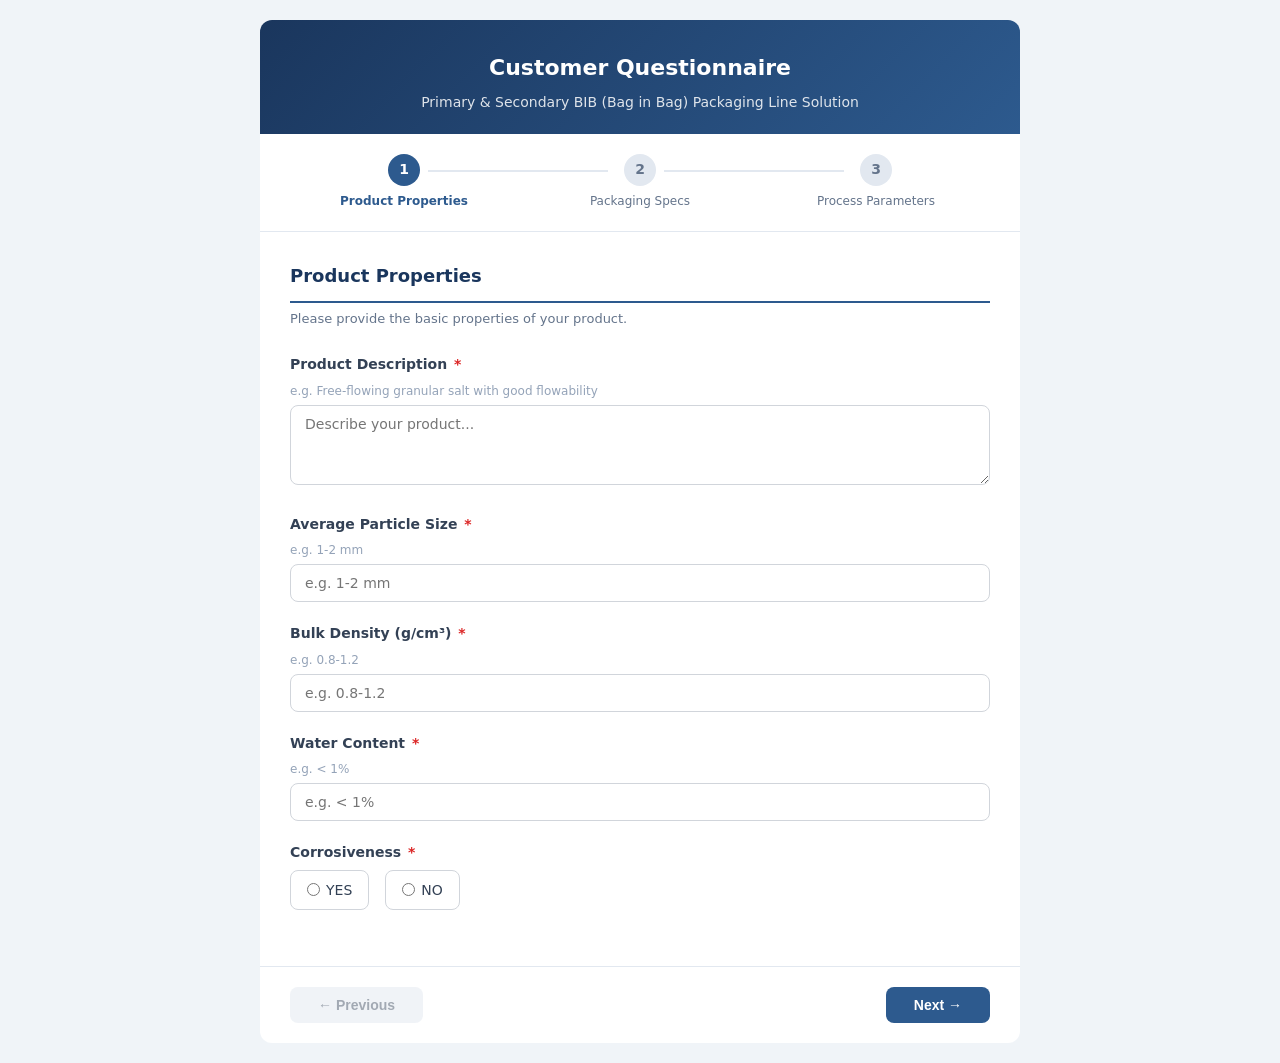
==== index.html @ 5f7dfe68 "VBIB Customer Questionnaire - initial release" ====
<!DOCTYPE html>
<html lang="en">
<head>
  <meta charset="UTF-8">
  <meta name="viewport" content="width=device-width, initial-scale=1.0">
  <title>VBIB Packaging Line - Customer Questionnaire</title>
  <link rel="stylesheet" href="style.css">
</head>
<body>
  <div class="container">
    <!-- Header -->
    <div class="header">
      <h1>Customer Questionnaire</h1>
      <p>Primary &amp; Secondary BIB (Bag in Bag) Packaging Line Solution</p>
    </div>

    <!-- Progress Bar -->
    <div class="progress-bar">
      <div class="progress-step active" data-step="1">
        <span class="step-num">1</span>
        <span class="step-label">Product Properties</span>
      </div>
      <div class="progress-step" data-step="2">
        <span class="step-num">2</span>
        <span class="step-label">Packaging Specs</span>
      </div>
      <div class="progress-step" data-step="3">
        <span class="step-num">3</span>
        <span class="step-label">Process Parameters</span>
      </div>
    </div>

    <!-- Part 1: Product Properties -->
    <div class="form-section active" id="step-1">
      <h2 class="section-title">Product Properties</h2>
      <p class="section-desc">Please provide the basic properties of your product.</p>

      <div class="form-group">
        <label>Product Description <span class="required">*</span></label>
        <div class="hint">e.g. Free-flowing granular salt with good flowability</div>
        <textarea id="productDescription" placeholder="Describe your product..." required></textarea>
      </div>

      <div class="form-group">
        <label>Average Particle Size <span class="required">*</span></label>
        <div class="hint">e.g. 1-2 mm</div>
        <input type="text" id="particleSize" placeholder="e.g. 1-2 mm" required>
      </div>

      <div class="form-group">
        <label>Bulk Density (g/cm&sup3;) <span class="required">*</span></label>
        <div class="hint">e.g. 0.8-1.2</div>
        <input type="text" id="density" placeholder="e.g. 0.8-1.2" required>
      </div>

      <div class="form-group">
        <label>Water Content <span class="required">*</span></label>
        <div class="hint">e.g. &lt; 1%</div>
        <input type="text" id="waterContent" placeholder="e.g. < 1%" required>
      </div>

      <div class="form-group">
        <label>Corrosiveness <span class="required">*</span></label>
        <div class="radio-group">
          <label><input type="radio" name="corrosiveness" value="YES" required><span>YES</span></label>
          <label><input type="radio" name="corrosiveness" value="NO"><span>NO</span></label>
        </div>
      </div>
    </div>

    <!-- Part 2: Packaging Specifications -->
    <div class="form-section" id="step-2">
      <h2 class="section-title">Packaging Specifications</h2>
      <p class="section-desc">Please specify the bag sizes and film specifications for both primary and secondary packaging.</p>

      <!-- Primary Bag Specs -->
      <div class="spec-table-wrapper">
        <h3>Primary Bag Specifications</h3>
        <table class="spec-table">
          <thead>
            <tr>
              <th>Bag No.</th>
              <th>Weight / Size</th>
              <th>Roll Film / Wrapper</th>
              <th>Notes</th>
            </tr>
          </thead>
          <tbody>
            <tr>
              <td>Bag-1</td>
              <td><input type="text" id="pb1_weight" placeholder="e.g. 500g"></td>
              <td><input type="text" id="pb1_film" placeholder="Film spec"></td>
              <td><input type="text" id="pb1_notes" placeholder="e.g. Thickness 65 micro meter"></td>
            </tr>
            <tr>
              <td>Bag-2</td>
              <td><input type="text" id="pb2_weight" placeholder="e.g. 1000g"></td>
              <td><input type="text" id="pb2_film" placeholder="Film spec"></td>
              <td><input type="text" id="pb2_notes" placeholder="e.g. Thickness 65 micro meter"></td>
            </tr>
            <tr>
              <td>Bag-3 <span class="optional-tag">(if applicable)</span></td>
              <td><input type="text" id="pb3_weight" placeholder="e.g. 2000g"></td>
              <td><input type="text" id="pb3_film" placeholder="Film spec or N/A"></td>
              <td><input type="text" id="pb3_notes" placeholder="Thickness or N/A"></td>
            </tr>
          </tbody>
        </table>
      </div>

      <!-- Secondary (Master) Bag Specs -->
      <div class="spec-table-wrapper">
        <h3>Secondary (Master) Bag Specifications</h3>
        <table class="spec-table">
          <thead>
            <tr>
              <th>Master Bag No.</th>
              <th>Combination</th>
              <th>Master Bag Size (L&times;W&times;H)</th>
              <th>Notes</th>
            </tr>
          </thead>
          <tbody>
            <tr>
              <td>Master Bag Size-1</td>
              <td><input type="text" id="mb1_combination" placeholder="e.g. 500g x 50 pcs"></td>
              <td><input type="text" id="mb1_size" placeholder="e.g. 400x300x200 mm"></td>
              <td><input type="text" id="mb1_notes" placeholder="e.g. Thickness 120 micro meter"></td>
            </tr>
            <tr>
              <td>Master Bag Size-2</td>
              <td><input type="text" id="mb2_combination" placeholder="e.g. 1000g x 24 pcs"></td>
              <td><input type="text" id="mb2_size" placeholder="Dimension"></td>
              <td><input type="text" id="mb2_notes" placeholder="e.g. Thickness 120 micro meter"></td>
            </tr>
            <tr>
              <td>Master Bag Size-3 <span class="optional-tag">(if applicable)</span></td>
              <td><input type="text" id="mb3_combination" placeholder="e.g. 2000g x 12 pcs or N/A"></td>
              <td><input type="text" id="mb3_size" placeholder="Dimension or N/A"></td>
              <td><input type="text" id="mb3_notes" placeholder="Thickness or N/A"></td>
            </tr>
          </tbody>
        </table>
      </div>
    </div>

    <!-- Part 3: Production & Process Parameters -->
    <div class="form-section" id="step-3">
      <h2 class="section-title">Production &amp; Process Parameters</h2>
      <p class="section-desc">Please provide the production process requirements and performance parameters.</p>

      <div class="form-group">
        <label>Packaging Process Description <span class="required">*</span></label>
        <div class="hint">e.g. Primary Packaging by weighing &amp; filling &amp; sealing then secondary packaging (small bag in big bag) &amp; sealing</div>
        <textarea id="packagingProcess" placeholder="e.g. Primary Packaging by weighing & filling & sealing then secondary packaging (small bag in big bag) & sealing" required></textarea>
      </div>

      <div class="form-group">
        <label>Primary Packaging Speed (pouches/min/set)</label>
        <div class="hint">e.g. 45-55</div>
        <input type="text" id="primarySpeed" placeholder="e.g. 45-55">
      </div>

      <div class="form-group">
        <label>Primary Metering / Weighing Accuracy</label>
        <div class="hint">e.g. &plusmn;2% @2&sigma;</div>
        <input type="text" id="weighingAccuracy" placeholder="e.g. ±2% @2σ">
      </div>

      <div class="form-group">
        <label>Secondary Packaging Speed (pouches/min/set)</label>
        <div class="hint">e.g. 90-110</div>
        <input type="text" id="secondarySpeed" placeholder="e.g. 90-110">
      </div>

      <div class="form-group">
        <label>Secondary Packaging / Counting Accuracy</label>
        <div class="hint">e.g. 100%</div>
        <input type="text" id="countingAccuracy" placeholder="e.g. 100%">
      </div>

      <div class="form-group">
        <label>Sealing Type <span class="required">*</span></label>
        <div class="radio-group">
          <label><input type="radio" name="sealingType" value="Heat sealing" required><span>Heat sealing</span></label>
          <label><input type="radio" name="sealingType" value="Stitching"><span>Stitching</span></label>
        </div>
      </div>

      <div class="form-group">
        <label>Stacking Patterns <span class="required">*</span></label>
        <div class="hint">How primary bags stack inside the secondary bag</div>
        <div class="radio-group">
          <label><input type="radio" name="stackingPattern" value="Side to Side" required><span>Side to Side</span></label>
          <label><input type="radio" name="stackingPattern" value="Top to Top"><span>Top to Top</span></label>
        </div>
      </div>

      <div class="form-group">
        <label>Palletizing Requirement</label>
        <div class="hint">Leave blank or enter "-" if not required</div>
        <textarea id="palletizing" placeholder="Describe palletizing requirements, or enter - if not required"></textarea>
      </div>
    </div>

    <!-- Success Page -->
    <div class="success-page" id="success-page">
      <div class="success-icon">&#10003;</div>
      <h2>Questionnaire Submitted Successfully!</h2>
      <p>Thank you for completing the questionnaire. Your response has been recorded.</p>
      <button class="btn btn-primary" onclick="downloadJSON()">Download Response (JSON)</button>
    </div>

    <!-- Navigation Buttons -->
    <div class="form-actions" id="form-actions">
      <button class="btn btn-secondary" id="btn-prev" onclick="prevStep()" disabled>&#8592; Previous</button>
      <button class="btn btn-primary" id="btn-next" onclick="nextStep()">Next &#8594;</button>
      <button class="btn btn-success" id="btn-submit" onclick="submitForm()" style="display:none">Submit &#10003;</button>
    </div>
  </div>

  <script src="app.js"></script>
</body>
</html>
---- style.css ----
* { margin: 0; padding: 0; box-sizing: border-box; }

body {
  font-family: 'Segoe UI', system-ui, -apple-system, sans-serif;
  background: #f0f4f8;
  color: #1a2332;
  line-height: 1.6;
}

.container {
  max-width: 800px;
  margin: 0 auto;
  padding: 20px;
}

/* Header */
.header {
  text-align: center;
  padding: 30px 20px 20px;
  background: linear-gradient(135deg, #1a365d 0%, #2d5a8e 100%);
  color: #fff;
  border-radius: 12px 12px 0 0;
  margin-bottom: 0;
}
.header h1 { font-size: 22px; font-weight: 600; margin-bottom: 6px; }
.header p { font-size: 14px; opacity: 0.85; }

/* Progress Bar */
.progress-bar {
  display: flex;
  background: #fff;
  padding: 20px 30px;
  border-bottom: 1px solid #e2e8f0;
  gap: 8px;
}
.progress-step {
  flex: 1;
  text-align: center;
  position: relative;
}
.progress-step .step-num {
  width: 32px; height: 32px;
  border-radius: 50%;
  background: #e2e8f0;
  color: #64748b;
  display: inline-flex;
  align-items: center;
  justify-content: center;
  font-weight: 600;
  font-size: 14px;
  margin-bottom: 6px;
  transition: all 0.3s;
}
.progress-step.active .step-num {
  background: #2d5a8e;
  color: #fff;
}
.progress-step.completed .step-num {
  background: #16a34a;
  color: #fff;
}
.progress-step .step-label {
  font-size: 12px;
  color: #64748b;
  display: block;
}
.progress-step.active .step-label { color: #2d5a8e; font-weight: 600; }
.progress-step.completed .step-label { color: #16a34a; }

/* Connector lines */
.progress-step:not(:last-child)::after {
  content: '';
  position: absolute;
  top: 16px;
  left: calc(50% + 24px);
  width: calc(100% - 48px);
  height: 2px;
  background: #e2e8f0;
}
.progress-step.completed:not(:last-child)::after {
  background: #16a34a;
}

/* Form Sections */
.form-section {
  display: none;
  background: #fff;
  padding: 30px;
  animation: fadeIn 0.3s ease;
}
.form-section.active { display: block; }

@keyframes fadeIn {
  from { opacity: 0; transform: translateY(10px); }
  to { opacity: 1; transform: translateY(0); }
}

.section-title {
  font-size: 18px;
  font-weight: 600;
  color: #1a365d;
  margin-bottom: 6px;
  padding-bottom: 10px;
  border-bottom: 2px solid #2d5a8e;
}
.section-desc {
  font-size: 13px;
  color: #64748b;
  margin-bottom: 24px;
}

/* Form Groups */
.form-group {
  margin-bottom: 20px;
}
.form-group label {
  display: block;
  font-weight: 600;
  font-size: 14px;
  margin-bottom: 6px;
  color: #334155;
}
.form-group label .required { color: #dc2626; margin-left: 2px; }
.form-group .hint {
  font-size: 12px;
  color: #94a3b8;
  margin-bottom: 4px;
}

input[type="text"],
input[type="number"],
select,
textarea {
  width: 100%;
  padding: 10px 14px;
  border: 1px solid #d1d5db;
  border-radius: 8px;
  font-size: 14px;
  font-family: inherit;
  transition: border-color 0.2s, box-shadow 0.2s;
  background: #fff;
}
input:focus, select:focus, textarea:focus {
  outline: none;
  border-color: #2d5a8e;
  box-shadow: 0 0 0 3px rgba(45, 90, 142, 0.1);
}
textarea { resize: vertical; min-height: 80px; }

/* Radio / Checkbox groups */
.radio-group, .checkbox-group {
  display: flex;
  gap: 16px;
  flex-wrap: wrap;
}
.radio-group label, .checkbox-group label {
  display: flex;
  align-items: center;
  gap: 6px;
  font-weight: 400;
  cursor: pointer;
  padding: 8px 16px;
  border: 1px solid #d1d5db;
  border-radius: 8px;
  transition: all 0.2s;
}
.radio-group label:hover, .checkbox-group label:hover {
  border-color: #2d5a8e;
  background: #f0f7ff;
}
.radio-group input:checked + span,
.checkbox-group input:checked + span { color: #2d5a8e; font-weight: 600; }
.radio-group label:has(input:checked),
.checkbox-group label:has(input:checked) {
  border-color: #2d5a8e;
  background: #eff6ff;
}

/* Spec Tables */
.spec-table-wrapper {
  margin-bottom: 24px;
}
.spec-table-wrapper h3 {
  font-size: 15px;
  font-weight: 600;
  color: #1a365d;
  margin-bottom: 12px;
}
.spec-table {
  width: 100%;
  border-collapse: collapse;
  font-size: 13px;
}
.spec-table thead th {
  background: #1a365d;
  color: #fff;
  padding: 10px 12px;
  text-align: left;
  font-weight: 600;
  font-size: 13px;
}
.spec-table thead th:first-child { border-radius: 8px 0 0 0; }
.spec-table thead th:last-child { border-radius: 0 8px 0 0; }
.spec-table tbody td {
  padding: 8px 10px;
  border-bottom: 1px solid #e2e8f0;
  vertical-align: middle;
}
.spec-table tbody tr:hover { background: #f8fafc; }
.spec-table tbody td:first-child {
  font-weight: 600;
  color: #334155;
  white-space: nowrap;
  width: 140px;
}
.spec-table input {
  width: 100%;
  padding: 6px 10px;
  border: 1px solid #d1d5db;
  border-radius: 6px;
  font-size: 13px;
}
.spec-table input:focus {
  outline: none;
  border-color: #2d5a8e;
  box-shadow: 0 0 0 2px rgba(45, 90, 142, 0.1);
}
.spec-table .optional-tag {
  font-size: 11px;
  color: #94a3b8;
  font-weight: 400;
  font-style: italic;
}

/* Buttons */
.form-actions {
  display: flex;
  justify-content: space-between;
  padding: 20px 30px;
  background: #fff;
  border-top: 1px solid #e2e8f0;
  border-radius: 0 0 12px 12px;
}
.btn {
  padding: 10px 28px;
  border-radius: 8px;
  font-size: 14px;
  font-weight: 600;
  cursor: pointer;
  border: none;
  transition: all 0.2s;
}
.btn-primary {
  background: #2d5a8e;
  color: #fff;
}
.btn-primary:hover { background: #1a365d; }
.btn-secondary {
  background: #e2e8f0;
  color: #475569;
}
.btn-secondary:hover { background: #cbd5e1; }
.btn-success {
  background: #16a34a;
  color: #fff;
}
.btn-success:hover { background: #15803d; }
.btn:disabled {
  opacity: 0.5;
  cursor: not-allowed;
}

/* Success Page */
.success-page {
  display: none;
  text-align: center;
  padding: 60px 30px;
  background: #fff;
  border-radius: 0 0 12px 12px;
}
.success-page.active { display: block; }
.success-icon {
  width: 72px; height: 72px;
  background: #dcfce7;
  border-radius: 50%;
  display: inline-flex;
  align-items: center;
  justify-content: center;
  margin-bottom: 20px;
  font-size: 36px;
}
.success-page h2 { color: #16a34a; margin-bottom: 10px; }
.success-page p { color: #64748b; margin-bottom: 24px; }

/* Admin Page */
.admin-header {
  background: linear-gradient(135deg, #1a365d 0%, #2d5a8e 100%);
  color: #fff;
  padding: 24px 30px;
  border-radius: 12px;
  margin-bottom: 20px;
  display: flex;
  justify-content: space-between;
  align-items: center;
}
.admin-header h1 { font-size: 20px; }

.admin-card {
  background: #fff;
  border-radius: 12px;
  padding: 24px;
  margin-bottom: 16px;
  box-shadow: 0 1px 3px rgba(0,0,0,0.08);
}
.admin-card h3 {
  font-size: 16px;
  color: #1a365d;
  margin-bottom: 4px;
}
.admin-card .meta {
  font-size: 12px;
  color: #94a3b8;
  margin-bottom: 16px;
}
.admin-card .data-grid {
  display: grid;
  grid-template-columns: 1fr 1fr;
  gap: 10px;
}
.admin-card .data-item {
  padding: 8px 12px;
  background: #f8fafc;
  border-radius: 6px;
}
.admin-card .data-item .label {
  font-size: 11px;
  color: #94a3b8;
  text-transform: uppercase;
  letter-spacing: 0.5px;
}
.admin-card .data-item .value {
  font-size: 14px;
  color: #1a2332;
  font-weight: 500;
}

.empty-state {
  text-align: center;
  padding: 60px;
  color: #94a3b8;
}
.empty-state .icon { font-size: 48px; margin-bottom: 16px; }

.admin-actions {
  display: flex;
  gap: 10px;
}

/* Import area */
.import-area {
  border: 2px dashed #d1d5db;
  border-radius: 12px;
  padding: 30px;
  text-align: center;
  cursor: pointer;
  transition: all 0.2s;
  margin-bottom: 20px;
}
.import-area:hover {
  border-color: #2d5a8e;
  background: #f0f7ff;
}
.import-area input[type="file"] { display: none; }

/* Responsive */
@media (max-width: 640px) {
  .container { padding: 10px; }
  .form-section { padding: 20px 16px; }
  .form-actions { padding: 16px; }
  .header h1 { font-size: 18px; }
  .progress-bar { padding: 16px; }
  .progress-step .step-label { font-size: 11px; }
  .spec-table { font-size: 12px; }
  .admin-card .data-grid { grid-template-columns: 1fr; }
  .radio-group { flex-direction: column; gap: 8px; }
}
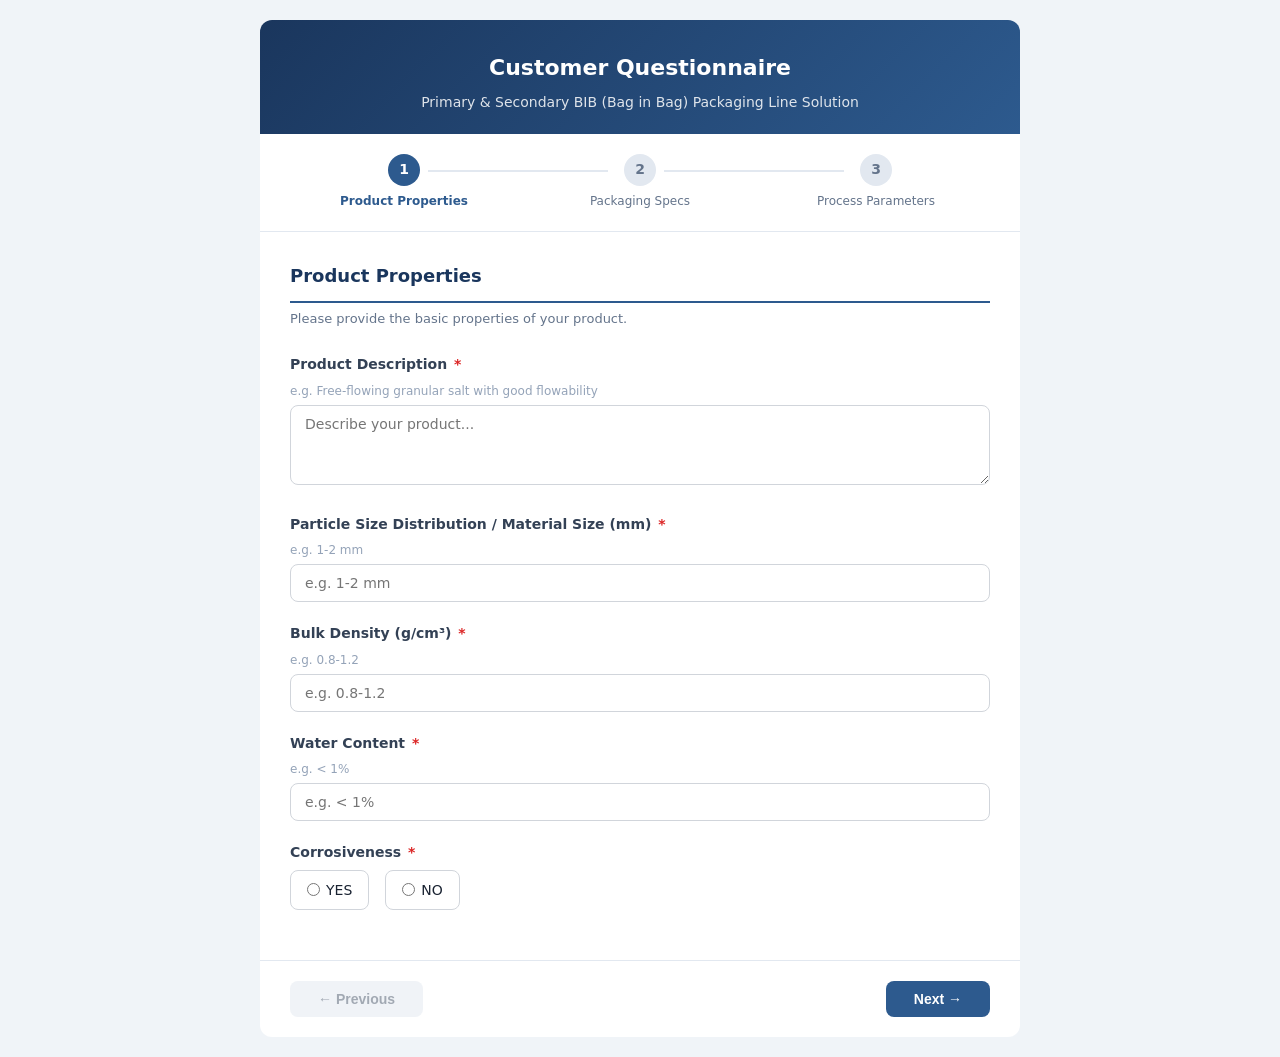
==== commit 56c62040: "Update questionnaire: new fields, rename labels, mobile responsive - Rename Average Particle Size → " ====
--- a/index.html
+++ b/index.html
@@ -2,8 +2,8 @@
 <html lang="en">
 <head>
   <meta charset="UTF-8">
-  <meta name="viewport" content="width=device-width, initial-scale=1.0">
-  <title>VBIB Packaging Line - Customer Questionnaire</title>
+  <meta name="viewport" content="width=device-width, initial-scale=1.0, maximum-scale=1.0, user-scalable=no">
+  <title>BIB Packaging Line - Customer Questionnaire</title>
   <link rel="stylesheet" href="style.css">
 </head>
 <body>
@@ -42,7 +42,7 @@
       </div>
 
       <div class="form-group">
-        <label>Average Particle Size <span class="required">*</span></label>
+        <label>Particle Size Distribution / Material Size (mm) <span class="required">*</span></label>
         <div class="hint">e.g. 1-2 mm</div>
         <input type="text" id="particleSize" placeholder="e.g. 1-2 mm" required>
       </div>
@@ -76,7 +76,8 @@
       <!-- Primary Bag Specs -->
       <div class="spec-table-wrapper">
         <h3>Primary Bag Specifications</h3>
-        <table class="spec-table">
+        <!-- Desktop table -->
+        <table class="spec-table desktop-table">
           <thead>
             <tr>
               <th>Bag No.</th>
@@ -106,41 +107,84 @@
             </tr>
           </tbody>
         </table>
+        <!-- Mobile card view -->
+        <div class="mobile-cards">
+          <div class="card-item">
+            <div class="card-title">Bag-1</div>
+            <div class="card-field"><span class="card-label">Weight / Size</span><input type="text" id="pb1_weight_m" placeholder="e.g. 500g"></div>
+            <div class="card-field"><span class="card-label">Roll Film / Wrapper</span><input type="text" id="pb1_film_m" placeholder="Film spec"></div>
+            <div class="card-field"><span class="card-label">Notes</span><input type="text" id="pb1_notes_m" placeholder="e.g. Thickness 65 micro meter"></div>
+          </div>
+          <div class="card-item">
+            <div class="card-title">Bag-2</div>
+            <div class="card-field"><span class="card-label">Weight / Size</span><input type="text" id="pb2_weight_m" placeholder="e.g. 1000g"></div>
+            <div class="card-field"><span class="card-label">Roll Film / Wrapper</span><input type="text" id="pb2_film_m" placeholder="Film spec"></div>
+            <div class="card-field"><span class="card-label">Notes</span><input type="text" id="pb2_notes_m" placeholder="e.g. Thickness 65 micro meter"></div>
+          </div>
+          <div class="card-item">
+            <div class="card-title">Bag-3 <span class="optional-tag">(if applicable)</span></div>
+            <div class="card-field"><span class="card-label">Weight / Size</span><input type="text" id="pb3_weight_m" placeholder="e.g. 2000g"></div>
+            <div class="card-field"><span class="card-label">Roll Film / Wrapper</span><input type="text" id="pb3_film_m" placeholder="Film spec or N/A"></div>
+            <div class="card-field"><span class="card-label">Notes</span><input type="text" id="pb3_notes_m" placeholder="Thickness or N/A"></div>
+          </div>
+        </div>
       </div>
 
       <!-- Secondary (Master) Bag Specs -->
       <div class="spec-table-wrapper">
         <h3>Secondary (Master) Bag Specifications</h3>
-        <table class="spec-table">
+        <!-- Desktop table -->
+        <table class="spec-table desktop-table">
           <thead>
             <tr>
-              <th>Master Bag No.</th>
+              <th>Bag No.</th>
               <th>Combination</th>
-              <th>Master Bag Size (L&times;W&times;H)</th>
+              <th>Bag Size (L&times;W&times;H)</th>
               <th>Notes</th>
             </tr>
           </thead>
           <tbody>
             <tr>
-              <td>Master Bag Size-1</td>
-              <td><input type="text" id="mb1_combination" placeholder="e.g. 500g x 50 pcs"></td>
-              <td><input type="text" id="mb1_size" placeholder="e.g. 400x300x200 mm"></td>
+              <td>Bag-1</td>
+              <td><input type="text" id="mb1_combination" placeholder="e.g. 500g × 50 pcs"></td>
+              <td><input type="text" id="mb1_size" placeholder="e.g. 400×300×200 mm"></td>
               <td><input type="text" id="mb1_notes" placeholder="e.g. Thickness 120 micro meter"></td>
             </tr>
             <tr>
-              <td>Master Bag Size-2</td>
-              <td><input type="text" id="mb2_combination" placeholder="e.g. 1000g x 24 pcs"></td>
+              <td>Bag-2</td>
+              <td><input type="text" id="mb2_combination" placeholder="e.g. 1000g × 24 pcs"></td>
               <td><input type="text" id="mb2_size" placeholder="Dimension"></td>
               <td><input type="text" id="mb2_notes" placeholder="e.g. Thickness 120 micro meter"></td>
             </tr>
             <tr>
-              <td>Master Bag Size-3 <span class="optional-tag">(if applicable)</span></td>
-              <td><input type="text" id="mb3_combination" placeholder="e.g. 2000g x 12 pcs or N/A"></td>
+              <td>Bag-3 <span class="optional-tag">(if applicable)</span></td>
+              <td><input type="text" id="mb3_combination" placeholder="e.g. 2000g × 12 pcs or N/A"></td>
               <td><input type="text" id="mb3_size" placeholder="Dimension or N/A"></td>
               <td><input type="text" id="mb3_notes" placeholder="Thickness or N/A"></td>
             </tr>
           </tbody>
         </table>
+        <!-- Mobile card view -->
+        <div class="mobile-cards">
+          <div class="card-item">
+            <div class="card-title">Bag-1</div>
+            <div class="card-field"><span class="card-label">Combination</span><input type="text" id="mb1_combination_m" placeholder="e.g. 500g × 50 pcs"></div>
+            <div class="card-field"><span class="card-label">Bag Size (L×W×H)</span><input type="text" id="mb1_size_m" placeholder="e.g. 400×300×200 mm"></div>
+            <div class="card-field"><span class="card-label">Notes</span><input type="text" id="mb1_notes_m" placeholder="e.g. Thickness 120 micro meter"></div>
+          </div>
+          <div class="card-item">
+            <div class="card-title">Bag-2</div>
+            <div class="card-field"><span class="card-label">Combination</span><input type="text" id="mb2_combination_m" placeholder="e.g. 1000g × 24 pcs"></div>
+            <div class="card-field"><span class="card-label">Bag Size (L×W×H)</span><input type="text" id="mb2_size_m" placeholder="Dimension"></div>
+            <div class="card-field"><span class="card-label">Notes</span><input type="text" id="mb2_notes_m" placeholder="e.g. Thickness 120 micro meter"></div>
+          </div>
+          <div class="card-item">
+            <div class="card-title">Bag-3 <span class="optional-tag">(if applicable)</span></div>
+            <div class="card-field"><span class="card-label">Combination</span><input type="text" id="mb3_combination_m" placeholder="e.g. 2000g × 12 pcs or N/A"></div>
+            <div class="card-field"><span class="card-label">Bag Size (L×W×H)</span><input type="text" id="mb3_size_m" placeholder="Dimension or N/A"></div>
+            <div class="card-field"><span class="card-label">Notes</span><input type="text" id="mb3_notes_m" placeholder="Thickness or N/A"></div>
+          </div>
+        </div>
       </div>
     </div>
 
@@ -156,6 +200,12 @@
       </div>
 
       <div class="form-group">
+        <label>Solution Description <span class="required">*</span></label>
+        <div class="hint">What are the pain points you are currently facing? Briefly describe what equipment you need us to provide, what functions to achieve, or what problems to solve.</div>
+        <textarea id="solutionDescription" placeholder="Please describe your requirements, pain points, desired equipment and functions..." required></textarea>
+      </div>
+
+      <div class="form-group">
         <label>Primary Packaging Speed (pouches/min/set)</label>
         <div class="hint">e.g. 45-55</div>
         <input type="text" id="primarySpeed" placeholder="e.g. 45-55">
@@ -182,7 +232,7 @@
       <div class="form-group">
         <label>Sealing Type <span class="required">*</span></label>
         <div class="radio-group">
-          <label><input type="radio" name="sealingType" value="Heat sealing" required><span>Heat sealing</span></label>
+          <label><input type="radio" name="sealingType" value="Heat Sealing" required><span>Heat Sealing</span></label>
           <label><input type="radio" name="sealingType" value="Stitching"><span>Stitching</span></label>
         </div>
       </div>
@@ -193,6 +243,16 @@
         <div class="radio-group">
           <label><input type="radio" name="stackingPattern" value="Side to Side" required><span>Side to Side</span></label>
           <label><input type="radio" name="stackingPattern" value="Top to Top"><span>Top to Top</span></label>
+        </div>
+      </div>
+
+      <div class="form-group">
+        <label>Machine Material Requirement <span class="required">*</span></label>
+        <div class="hint">Please select the material standard for the machine</div>
+        <div class="radio-group radio-group-vertical">
+          <label><input type="radio" name="machineMaterial" value="Contact parts SS304, frame carbon steel with powder coating" required><span>Contact parts SS304, frame carbon steel with powder coating</span></label>
+          <label><input type="radio" name="machineMaterial" value="Full SS304 stainless steel"><span>Full SS304 stainless steel</span></label>
+          <label><input type="radio" name="machineMaterial" value="Contact parts SS316, frame SS304 stainless steel"><span>Contact parts SS316, frame SS304 stainless steel</span></label>
         </div>
       </div>
 
--- a/style.css
+++ b/style.css
@@ -5,6 +5,7 @@
   background: #f0f4f8;
   color: #1a2332;
   line-height: 1.6;
+  -webkit-text-size-adjust: 100%;
 }
 
 .container {
@@ -113,14 +114,14 @@
 .form-group {
   margin-bottom: 20px;
 }
-.form-group label {
+.form-group > label:first-child {
   display: block;
   font-weight: 600;
   font-size: 14px;
   margin-bottom: 6px;
   color: #334155;
 }
-.form-group label .required { color: #dc2626; margin-left: 2px; }
+.form-group > label:first-child .required { color: #dc2626; margin-left: 2px; }
 .form-group .hint {
   font-size: 12px;
   color: #94a3b8;
@@ -139,6 +140,8 @@
   font-family: inherit;
   transition: border-color 0.2s, box-shadow 0.2s;
   background: #fff;
+  -webkit-appearance: none;
+  appearance: none;
 }
 input:focus, select:focus, textarea:focus {
   outline: none;
@@ -163,6 +166,7 @@
   border: 1px solid #d1d5db;
   border-radius: 8px;
   transition: all 0.2s;
+  font-size: 14px;
 }
 .radio-group label:hover, .checkbox-group label:hover {
   border-color: #2d5a8e;
@@ -176,7 +180,19 @@
   background: #eff6ff;
 }
 
-/* Spec Tables */
+/* Vertical radio group for long options */
+.radio-group-vertical {
+  flex-direction: column;
+  gap: 10px;
+}
+.radio-group-vertical label {
+  width: 100%;
+}
+
+/* Spec Tables - Desktop */
+.desktop-table { display: table; }
+.mobile-cards { display: none; }
+
 .spec-table-wrapper {
   margin-bottom: 24px;
 }
@@ -211,7 +227,7 @@
   font-weight: 600;
   color: #334155;
   white-space: nowrap;
-  width: 140px;
+  width: 100px;
 }
 .spec-table input {
   width: 100%;
@@ -225,11 +241,54 @@
   border-color: #2d5a8e;
   box-shadow: 0 0 0 2px rgba(45, 90, 142, 0.1);
 }
-.spec-table .optional-tag {
+.spec-table .optional-tag,
+.mobile-cards .optional-tag {
   font-size: 11px;
   color: #94a3b8;
   font-weight: 400;
   font-style: italic;
+}
+
+/* Mobile card view for tables */
+.card-item {
+  border: 1px solid #e2e8f0;
+  border-radius: 10px;
+  padding: 14px;
+  margin-bottom: 12px;
+  background: #fafbfc;
+}
+.card-title {
+  font-weight: 600;
+  font-size: 14px;
+  color: #1a365d;
+  margin-bottom: 10px;
+  padding-bottom: 8px;
+  border-bottom: 1px solid #e2e8f0;
+}
+.card-field {
+  margin-bottom: 8px;
+}
+.card-label {
+  display: block;
+  font-size: 12px;
+  color: #64748b;
+  font-weight: 600;
+  margin-bottom: 4px;
+}
+.card-field input {
+  width: 100%;
+  padding: 8px 12px;
+  border: 1px solid #d1d5db;
+  border-radius: 6px;
+  font-size: 14px;
+  font-family: inherit;
+  background: #fff;
+  -webkit-appearance: none;
+}
+.card-field input:focus {
+  outline: none;
+  border-color: #2d5a8e;
+  box-shadow: 0 0 0 2px rgba(45, 90, 142, 0.1);
 }
 
 /* Buttons */
@@ -249,6 +308,7 @@
   cursor: pointer;
   border: none;
   transition: all 0.2s;
+  -webkit-tap-highlight-color: transparent;
 }
 .btn-primary {
   background: #2d5a8e;
@@ -372,15 +432,114 @@
 }
 .import-area input[type="file"] { display: none; }
 
-/* Responsive */
-@media (max-width: 640px) {
-  .container { padding: 10px; }
-  .form-section { padding: 20px 16px; }
-  .form-actions { padding: 16px; }
+/* ============================
+   Mobile Responsive
+   ============================ */
+@media (max-width: 768px) {
+  .container {
+    padding: 8px;
+  }
+
+  .header {
+    padding: 24px 16px 16px;
+    border-radius: 10px 10px 0 0;
+  }
   .header h1 { font-size: 18px; }
-  .progress-bar { padding: 16px; }
-  .progress-step .step-label { font-size: 11px; }
-  .spec-table { font-size: 12px; }
+  .header p { font-size: 12px; }
+
+  /* Progress bar */
+  .progress-bar {
+    padding: 14px 12px;
+    gap: 4px;
+  }
+  .progress-step .step-num {
+    width: 28px; height: 28px;
+    font-size: 12px;
+  }
+  .progress-step .step-label {
+    font-size: 10px;
+  }
+  .progress-step:not(:last-child)::after {
+    top: 14px;
+    left: calc(50% + 20px);
+    width: calc(100% - 40px);
+  }
+
+  /* Form sections */
+  .form-section {
+    padding: 20px 16px;
+  }
+  .section-title { font-size: 16px; }
+  .section-desc { font-size: 12px; margin-bottom: 18px; }
+
+  /* Form groups */
+  .form-group { margin-bottom: 16px; }
+  .form-group > label:first-child { font-size: 13px; }
+  .form-group .hint { font-size: 11px; }
+
+  input[type="text"],
+  input[type="number"],
+  select,
+  textarea {
+    padding: 10px 12px;
+    font-size: 16px; /* Prevent iOS zoom on focus */
+    border-radius: 8px;
+  }
+  textarea { min-height: 70px; }
+
+  /* Radio groups */
+  .radio-group {
+    flex-direction: column;
+    gap: 8px;
+  }
+  .radio-group label {
+    padding: 10px 14px;
+    font-size: 13px;
+  }
+  .radio-group-vertical {
+    flex-direction: column;
+  }
+
+  /* Table → Card view on mobile */
+  .desktop-table { display: none !important; }
+  .mobile-cards { display: block !important; }
+
+  /* Buttons */
+  .form-actions {
+    padding: 16px;
+    border-radius: 0 0 10px 10px;
+  }
+  .btn {
+    padding: 10px 20px;
+    font-size: 14px;
+  }
+
+  /* Success page */
+  .success-page { padding: 40px 20px; }
+  .success-page h2 { font-size: 18px; }
+  .success-page p { font-size: 13px; }
+
+  /* Admin */
+  .admin-header {
+    flex-direction: column;
+    gap: 12px;
+    padding: 20px 16px;
+  }
+  .admin-header h1 { font-size: 18px; }
+  .admin-card { padding: 16px; }
   .admin-card .data-grid { grid-template-columns: 1fr; }
-  .radio-group { flex-direction: column; gap: 8px; }
-}
+  .admin-actions {
+    flex-direction: column;
+    width: 100%;
+  }
+  .admin-actions .btn { width: 100%; text-align: center; }
+}
+
+/* Small phone (< 375px) */
+@media (max-width: 375px) {
+  .container { padding: 4px; }
+  .header h1 { font-size: 16px; }
+  .progress-step .step-label { font-size: 9px; }
+  .form-section { padding: 16px 12px; }
+  .btn { padding: 10px 16px; font-size: 13px; }
+}
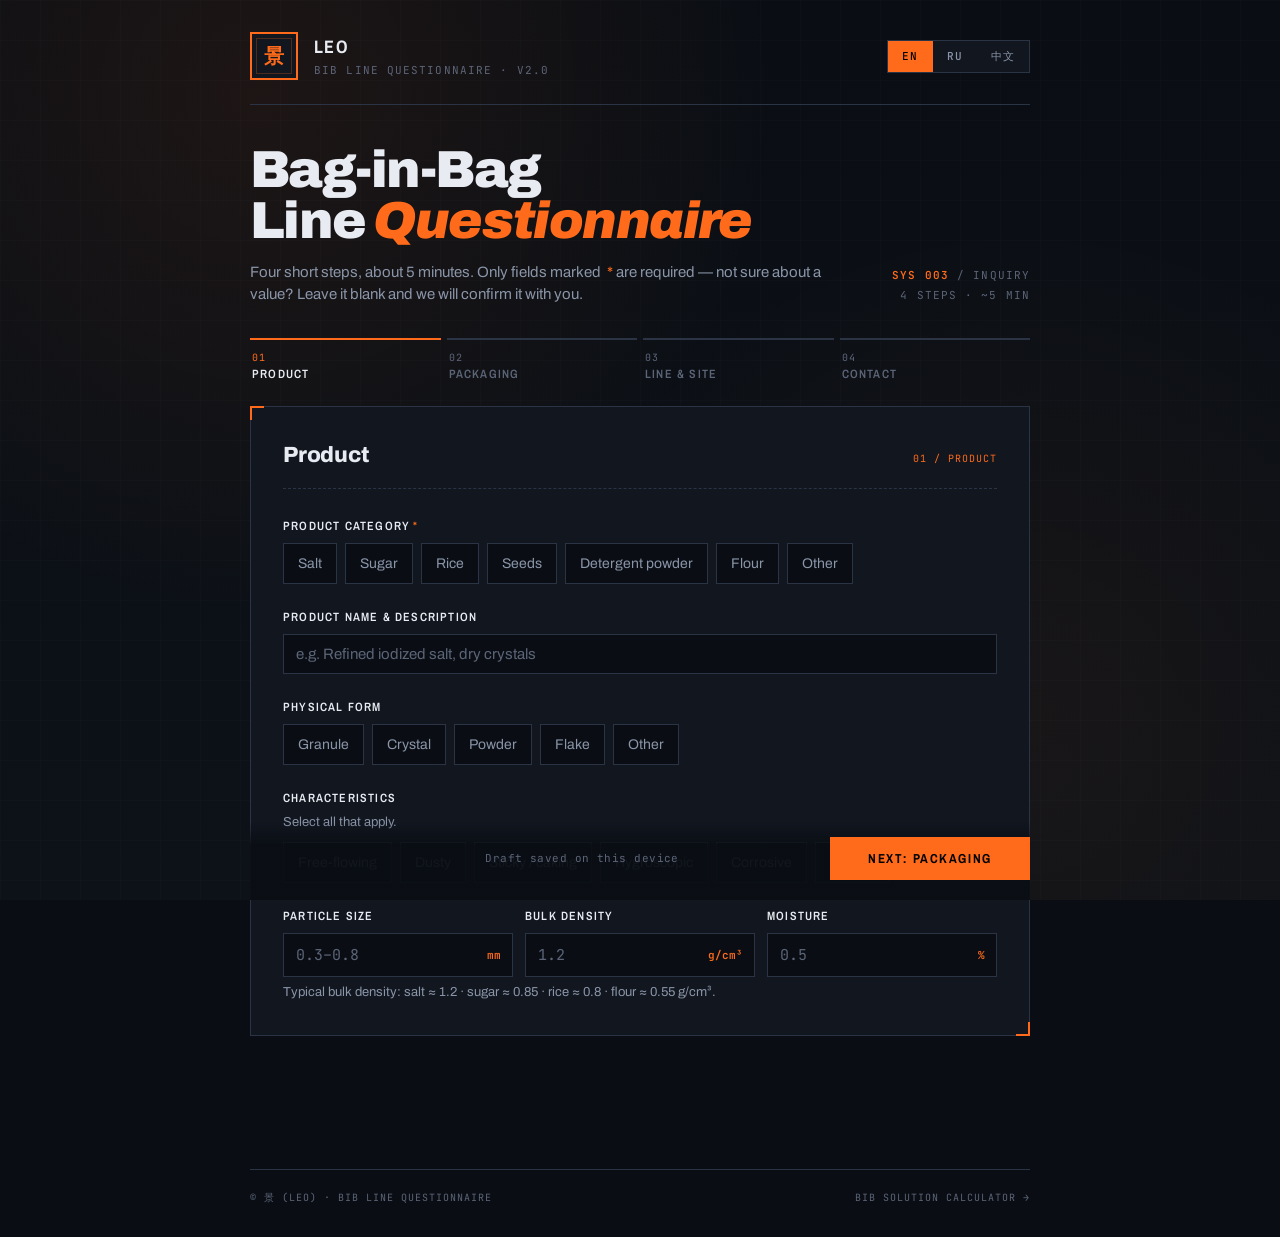
==== commit 3bc54472: "Rebuild questionnaire v2: single-file layout, AI-ready data, real delivery Match the bib-calculator " ====
--- a/index.html
+++ b/index.html
@@ -1,284 +1,2059 @@
 <!DOCTYPE html>
 <html lang="en">
 <head>
-  <meta charset="UTF-8">
-  <meta name="viewport" content="width=device-width, initial-scale=1.0, maximum-scale=1.0, user-scalable=no">
-  <title>BIB Packaging Line - Customer Questionnaire</title>
-  <link rel="stylesheet" href="style.css">
+<meta charset="UTF-8">
+<meta name="viewport" content="width=device-width, initial-scale=1.0">
+<meta name="color-scheme" content="dark">
+<meta name="description" content="Bag-in-Bag (BIB) secondary packaging line questionnaire — tell us your product and packs, get a preliminary line proposal.">
+<title>BIB Line Questionnaire v2 | 袋中袋产线需求问卷 · 景 (Leo)</title>
+<link href="https://fonts.googleapis.com/css2?family=JetBrains+Mono:wght@400;500;600;700&family=Archivo:wght@400;500;600;700;800;900&family=Archivo+Narrow:wght@400;500;600;700&display=swap" rel="stylesheet">
+<style>
+  * { margin: 0; padding: 0; box-sizing: border-box; }
+
+  :root {
+    --bg-primary: #0a0e14;
+    --bg-secondary: #11161f;
+    --bg-tertiary: #1a2130;
+    --border: #2a3444;
+    --border-bright: #3a4657;
+    --text-primary: #e8ecf2;
+    --text-secondary: #8a95a8;
+    --text-dim: #5c6578;
+    --accent: #ff6b1a;
+    --accent-dim: #ff6b1a40;
+    --accent-glow: #ff6b1a20;
+    --accent-soft: #ff6b1a60;
+    --success: #4ade80;
+    --danger: #f87171;
+    --sans: 'Archivo', system-ui, -apple-system, 'Segoe UI', Roboto, 'PingFang SC', 'Microsoft YaHei', sans-serif;
+    --narrow: 'Archivo Narrow', 'Archivo', system-ui, -apple-system, 'Segoe UI', Roboto, 'PingFang SC', 'Microsoft YaHei', sans-serif;
+    --mono: 'JetBrains Mono', ui-monospace, Menlo, Consolas, monospace;
+  }
+
+  body {
+    font-family: var(--sans);
+    background: var(--bg-primary);
+    color: var(--text-primary);
+    min-height: 100vh;
+    overflow-x: hidden;
+    line-height: 1.5;
+    background-image:
+      radial-gradient(circle at 20% 10%, rgba(255, 107, 26, 0.08) 0%, transparent 40%),
+      radial-gradient(circle at 80% 80%, rgba(255, 107, 26, 0.05) 0%, transparent 40%),
+      linear-gradient(180deg, #0a0e14 0%, #0d1218 100%);
+    background-attachment: fixed;
+  }
+
+  body::before {
+    content: '';
+    position: fixed;
+    inset: 0;
+    background-image:
+      linear-gradient(rgba(255,255,255,0.015) 1px, transparent 1px),
+      linear-gradient(90deg, rgba(255,255,255,0.015) 1px, transparent 1px);
+    background-size: 40px 40px;
+    pointer-events: none;
+    z-index: 0;
+  }
+
+  .container {
+    max-width: 860px;
+    margin: 0 auto;
+    padding: 32px 40px 0;
+    position: relative;
+    z-index: 1;
+  }
+
+  [hidden] { display: none !important; }
+  .sr-only { position: absolute; width: 1px; height: 1px; overflow: hidden; clip: rect(0 0 0 0); white-space: nowrap; }
+
+  /* Header */
+  .header {
+    display: flex;
+    justify-content: space-between;
+    align-items: center;
+    gap: 16px;
+    padding-bottom: 24px;
+    border-bottom: 1px solid var(--border);
+    margin-bottom: 40px;
+  }
+  .brand { display: flex; align-items: center; gap: 16px; min-width: 0; }
+  .brand-text { min-width: 0; }
+  .logo-mark {
+    width: 48px; height: 48px;
+    border: 2px solid var(--accent);
+    display: flex; align-items: center; justify-content: center;
+    position: relative;
+    background: var(--bg-secondary);
+    flex-shrink: 0;
+  }
+  .logo-mark::before { content: ''; position: absolute; inset: 4px; border: 1px solid var(--accent-dim); }
+  .logo-mark span { font-weight: 900; font-size: 20px; color: var(--accent); letter-spacing: -0.02em; }
+  .brand-text h1 {
+    font-family: var(--narrow);
+    font-weight: 700;
+    font-size: 18px;
+    letter-spacing: 0.08em;
+    text-transform: uppercase;
+  }
+  .brand-text p {
+    font-family: var(--mono);
+    font-size: 11px;
+    color: var(--text-dim);
+    letter-spacing: 0.1em;
+    margin-top: 2px;
+    text-transform: uppercase;
+    white-space: nowrap;
+    overflow: hidden;
+    text-overflow: ellipsis;
+  }
+  .lang-toggle { display: flex; border: 1px solid var(--border); background: var(--bg-secondary); }
+  .lang-toggle button {
+    padding: 8px 14px;
+    background: transparent;
+    border: none;
+    color: var(--text-secondary);
+    font-family: var(--mono);
+    font-size: 11px;
+    font-weight: 500;
+    letter-spacing: 0.1em;
+    cursor: pointer;
+    white-space: nowrap;
+    transition: all 0.2s;
+  }
+  .lang-toggle button[aria-pressed="true"] { background: var(--accent); color: #000; }
+  .lang-toggle button:not([aria-pressed="true"]):hover { color: var(--text-primary); }
+
+  /* Title */
+  .title-section {
+    display: grid;
+    grid-template-columns: 1fr auto;
+    gap: 32px;
+    align-items: end;
+    margin-bottom: 32px;
+  }
+  .title-main h2 {
+    font-weight: 900;
+    font-size: clamp(34px, 5.5vw, 52px);
+    line-height: 0.98;
+    letter-spacing: -0.03em;
+    margin-bottom: 14px;
+  }
+  .title-main h2 .accent { color: var(--accent); font-style: italic; }
+  .title-main p { color: var(--text-secondary); font-size: 15px; max-width: 600px; }
+  .title-meta {
+    text-align: right;
+    font-family: var(--mono);
+    font-size: 11px;
+    color: var(--text-dim);
+    letter-spacing: 0.1em;
+    line-height: 1.8;
+    text-transform: uppercase;
+    white-space: nowrap;
+  }
+  .title-meta .version { color: var(--accent); font-weight: 600; }
+
+  /* Step rail */
+  .steps {
+    list-style: none;
+    display: grid;
+    grid-template-columns: repeat(4, 1fr);
+    gap: 6px;
+    margin-bottom: 16px;
+  }
+  .steps button {
+    width: 100%;
+    text-align: left;
+    background: none;
+    border: none;
+    border-top: 2px solid var(--border);
+    padding: 10px 2px 0;
+    color: var(--text-dim);
+    cursor: default;
+    font: inherit;
+  }
+  .steps .n { display: block; font-family: var(--mono); font-size: 10px; letter-spacing: 0.1em; }
+  .steps .t {
+    display: block;
+    font-family: var(--narrow);
+    font-weight: 600;
+    font-size: 12px;
+    letter-spacing: 0.1em;
+    text-transform: uppercase;
+    white-space: nowrap;
+    overflow: hidden;
+    text-overflow: ellipsis;
+  }
+  .steps button.done { border-top-color: var(--accent-soft); color: var(--text-secondary); cursor: pointer; }
+  .steps button.done:hover { color: var(--text-primary); }
+  .steps button[aria-current="step"] { border-top-color: var(--accent); color: var(--text-primary); }
+  .steps button[aria-current="step"] .n { color: var(--accent); }
+
+  /* Panel */
+  .panel {
+    background: var(--bg-secondary);
+    border: 1px solid var(--border);
+    padding: 32px;
+    position: relative;
+  }
+  .panel::before, .panel::after { content: ''; position: absolute; width: 12px; height: 12px; }
+  .panel::before { top: -1px; left: -1px; border-top: 2px solid var(--accent); border-left: 2px solid var(--accent); }
+  .panel::after { bottom: -1px; right: -1px; border-bottom: 2px solid var(--accent); border-right: 2px solid var(--accent); }
+
+  .section-header {
+    display: flex;
+    justify-content: space-between;
+    align-items: baseline;
+    gap: 12px;
+    padding-bottom: 16px;
+    margin-bottom: 28px;
+    border-bottom: 1px dashed var(--border);
+  }
+  .section-header h3 { font-weight: 800; font-size: 22px; letter-spacing: -0.01em; outline: none; }
+  .section-num { font-family: var(--mono); font-size: 10px; color: var(--accent); letter-spacing: 0.1em; white-space: nowrap; }
+  .sub-header {
+    font-family: var(--narrow);
+    font-weight: 700;
+    font-size: 12px;
+    letter-spacing: 0.15em;
+    text-transform: uppercase;
+    color: var(--text-secondary);
+    margin: 36px 0 16px;
+    display: flex;
+    align-items: center;
+    gap: 12px;
+  }
+  .sub-header::after { content: ''; flex: 1; height: 1px; background: var(--border); }
+  .lede { color: var(--text-secondary); font-size: 14px; margin: -12px 0 24px; }
+
+  /* Fields */
+  .field { margin-bottom: 24px; border: none; min-width: 0; }
+  .field:last-child { margin-bottom: 0; }
+  .label, .field > legend {
+    display: block;
+    font-family: var(--narrow);
+    font-weight: 600;
+    font-size: 12px;
+    letter-spacing: 0.1em;
+    text-transform: uppercase;
+    color: var(--text-primary);
+    margin-bottom: 8px;
+    padding: 0;
+  }
+  .req { color: var(--accent); margin-left: 3px; }
+  .hint { font-size: 13px; color: var(--text-secondary); margin-top: 6px; }
+  .field > legend + .hint, .label + .hint { margin: -2px 0 10px; }
+  .error { font-size: 13px; color: var(--danger); margin-top: 6px; }
+  .error::before { content: '— '; }
+
+  .row { display: grid; gap: 12px; align-items: end; }
+  .row-2 { grid-template-columns: 1fr 1fr; }
+  .row-3 { grid-template-columns: 1fr 1fr 1fr; }
+  .row > .field { margin-bottom: 0; }
+  .row + .field, .row + .row, .field + .row { margin-top: 24px; }
+
+  input[type="text"], input[type="email"], input[type="tel"], input[type="password"], select, textarea {
+    width: 100%;
+    background: var(--bg-primary);
+    border: 1px solid var(--border);
+    color: var(--text-primary);
+    font-family: var(--sans);
+    font-size: 15px;
+    padding: 11px 12px;
+    border-radius: 0;
+    transition: border-color 0.2s, box-shadow 0.2s;
+    -webkit-appearance: none;
+    appearance: none;
+  }
+  textarea { min-height: 96px; resize: vertical; line-height: 1.5; }
+  select {
+    background-image: linear-gradient(45deg, transparent 50%, var(--accent) 50%), linear-gradient(135deg, var(--accent) 50%, transparent 50%);
+    background-position: calc(100% - 16px) 50%, calc(100% - 11px) 50%;
+    background-size: 5px 5px;
+    background-repeat: no-repeat;
+    padding-right: 32px;
+  }
+  ::placeholder { color: var(--text-dim); opacity: 1; }
+  input:hover, select:hover, textarea:hover { border-color: var(--border-bright); }
+  input:focus, select:focus, textarea:focus { outline: none; border-color: var(--accent); box-shadow: 0 0 0 3px var(--accent-glow); }
+  .invalid input, .invalid select, .invalid textarea { border-color: var(--danger); }
+
+  .unit-input { position: relative; }
+  .unit-input input { padding-right: 52px; font-family: var(--mono); }
+  .unit-input .unit {
+    position: absolute;
+    right: 12px; top: 50%;
+    transform: translateY(-50%);
+    font-family: var(--mono);
+    font-size: 11px;
+    font-weight: 600;
+    color: var(--accent);
+    pointer-events: none;
+  }
+  .combo { display: grid; grid-template-columns: 1fr 150px; }
+  .combo input { border-right: none; font-family: var(--mono); }
+
+  /* Chips (radio / checkbox) */
+  .chips { display: flex; flex-wrap: wrap; gap: 8px; }
+  .chip { position: relative; cursor: pointer; }
+  .chip input, .card input { position: absolute; opacity: 0; width: 1px; height: 1px; }
+  .chip span {
+    display: block;
+    padding: 9px 14px;
+    border: 1px solid var(--border);
+    background: var(--bg-primary);
+    font-size: 14px;
+    color: var(--text-secondary);
+    transition: all 0.2s;
+    user-select: none;
+  }
+  .chip:hover span { border-color: var(--border-bright); color: var(--text-primary); }
+  .chip input:checked + span { border-color: var(--accent); color: var(--text-primary); background: var(--accent-glow); }
+  .chip input[type="checkbox"]:checked + span::before { content: '✓ '; color: var(--accent); }
+  .chip input:focus-visible + span, .card input:focus-visible + .card-body { outline: 2px solid var(--accent); outline-offset: 2px; }
+  .invalid .chip span, .invalid .card-body { border-color: var(--danger); }
+
+  /* Selector cards */
+  .cards { display: grid; gap: 8px; }
+  .cards.cols-2 { grid-template-columns: 1fr 1fr; }
+  .cards.cols-3 { grid-template-columns: 1fr 1fr 1fr; }
+  .card { position: relative; cursor: pointer; display: flex; }
+  .card-body {
+    flex: 1;
+    display: flex;
+    flex-direction: column;
+    gap: 3px;
+    padding: 13px 14px;
+    border: 1px solid var(--border);
+    background: var(--bg-primary);
+    transition: all 0.2s;
+  }
+  .card:hover .card-body { border-color: var(--border-bright); }
+  .card input:checked + .card-body { border-color: var(--accent); background: var(--accent-glow); box-shadow: inset 0 0 0 1px var(--accent-dim); }
+  .card .nm { font-weight: 700; font-size: 15px; }
+  .card .mt { font-family: var(--mono); font-size: 11px; color: var(--text-secondary); letter-spacing: 0.02em; }
+  .card input:checked + .card-body .mt { color: var(--accent); }
+  .card .badge {
+    align-self: flex-start;
+    font-family: var(--mono);
+    font-size: 10px;
+    letter-spacing: 0.1em;
+    text-transform: uppercase;
+    color: #000;
+    background: var(--accent);
+    padding: 1px 6px;
+    margin-bottom: 4px;
+  }
+  .card svg { width: 100%; height: auto; margin: 4px 0 8px; }
+  .card.plain .card-body { justify-content: center; }
+
+  /* Diagrams */
+  .fig-pouch { display: flex; align-items: center; gap: 20px; margin-bottom: 16px; }
+  .fig-pouch svg { width: 260px; max-width: 55%; height: auto; flex-shrink: 0; }
+  .fig-pouch .hint { margin: 0; }
+  .d-body { fill: var(--bg-tertiary); stroke: var(--border-bright); stroke-width: 1.2; }
+  .d-seal { fill: var(--accent-dim); stroke: var(--accent-soft); stroke-width: 1; }
+  .d-bag { fill: none; stroke: var(--text-dim); stroke-width: 1; stroke-dasharray: 4 3; }
+  .d-dim { stroke: var(--text-secondary); stroke-width: 1; fill: none; }
+  .d-txt { fill: var(--accent); font-family: var(--mono); font-size: 11px; font-weight: 600; }
+
+  /* Pouch variants */
+  .variant {
+    border: 1px solid var(--border);
+    background: rgba(10, 14, 20, 0.5);
+    padding: 18px;
+    margin-bottom: 12px;
+  }
+  .variant-head { display: flex; justify-content: space-between; align-items: center; margin-bottom: 14px; }
+  .variant-head .tag { font-family: var(--mono); font-size: 11px; color: var(--accent); letter-spacing: 0.1em; text-transform: uppercase; }
+  .variant .row + .row { margin-top: 12px; }
+  .variant .field { margin-bottom: 0; }
+  .variant .label { font-size: 11px; color: var(--text-secondary); }
+  .preview {
+    margin-top: 14px;
+    padding-top: 12px;
+    border-top: 1px dashed var(--border);
+    font-family: var(--mono);
+    font-size: 12px;
+    color: var(--text-secondary);
+    display: flex;
+    flex-wrap: wrap;
+    gap: 4px 16px;
+  }
+  .preview b { color: var(--accent); font-weight: 600; }
+  .preview:empty { display: none; }
+
+  .match {
+    margin-top: 28px;
+    border: 1px solid var(--border);
+    border-left: 3px solid var(--accent);
+    padding: 14px 16px;
+    background: var(--bg-primary);
+  }
+  .match .k { font-family: var(--mono); font-size: 10px; letter-spacing: 0.12em; text-transform: uppercase; color: var(--text-dim); }
+  .match .model { font-weight: 800; font-size: 18px; color: var(--accent); margin: 2px 0; letter-spacing: 0.01em; }
+  .match .v { font-size: 13px; color: var(--text-secondary); }
+  .match .note { font-size: 12px; color: var(--text-dim); margin-top: 6px; }
+
+  /* Buttons */
+  .btn {
+    display: inline-flex;
+    align-items: center;
+    justify-content: center;
+    gap: 8px;
+    padding: 12px 22px;
+    font-family: var(--narrow);
+    font-weight: 700;
+    font-size: 13px;
+    letter-spacing: 0.12em;
+    text-transform: uppercase;
+    border: 1px solid var(--border-bright);
+    background: transparent;
+    color: var(--text-primary);
+    cursor: pointer;
+    text-decoration: none;
+    transition: all 0.2s;
+    -webkit-tap-highlight-color: transparent;
+  }
+  .btn:hover { border-color: var(--text-secondary); }
+  .btn:focus-visible { outline: 2px solid var(--accent); outline-offset: 2px; }
+  .btn-primary { background: var(--accent); border-color: var(--accent); color: #000; }
+  .btn-primary:hover { background: #ff7f3a; border-color: #ff7f3a; }
+  .btn:disabled { opacity: 0.5; cursor: wait; }
+  .btn-text {
+    background: none;
+    border: none;
+    color: var(--text-secondary);
+    font-family: var(--mono);
+    font-size: 11px;
+    letter-spacing: 0.08em;
+    text-transform: uppercase;
+    cursor: pointer;
+    padding: 4px 0;
+  }
+  .btn-text:hover { color: var(--accent); }
+  .btn-add {
+    width: 100%;
+    padding: 12px;
+    border: 1px dashed var(--border-bright);
+    background: none;
+    color: var(--text-secondary);
+    font-family: var(--mono);
+    font-size: 12px;
+    letter-spacing: 0.06em;
+    cursor: pointer;
+    transition: all 0.2s;
+  }
+  .btn-add:hover { border-color: var(--accent); color: var(--accent); }
+
+  /* Nav bar */
+  .nav {
+    position: sticky;
+    bottom: 0;
+    z-index: 5;
+    display: flex;
+    align-items: center;
+    gap: 12px;
+    margin-top: 16px;
+    padding: 14px 0 20px;
+    background: linear-gradient(180deg, rgba(10,14,20,0) 0%, rgba(10,14,20,0.94) 30%);
+  }
+  .nav .status { flex: 1; font-family: var(--mono); font-size: 11px; color: var(--text-dim); letter-spacing: 0.04em; text-align: center; }
+  .nav .btn-primary { min-width: 200px; }
+
+  /* Review */
+  .review section { border-top: 1px solid var(--border); padding: 16px 0; }
+  .review section:first-child { border-top: none; padding-top: 0; }
+  .review .rh { display: flex; justify-content: space-between; align-items: center; margin-bottom: 8px; }
+  .review .rh h4 { font-family: var(--narrow); font-size: 12px; letter-spacing: 0.15em; text-transform: uppercase; color: var(--accent); }
+  .review dl { display: grid; grid-template-columns: minmax(140px, 34%) 1fr; gap: 6px 16px; font-size: 14px; }
+  .review dt { color: var(--text-secondary); }
+  .review dd { color: var(--text-primary); overflow-wrap: anywhere; white-space: pre-line; }
+  .review dd.none { color: var(--text-dim); }
+  .privacy { font-size: 12px; color: var(--text-dim); margin-top: 20px; }
+
+  /* Done */
+  .done-view { text-align: center; padding: 56px 32px; }
+  .done-mark {
+    width: 64px; height: 64px;
+    margin: 0 auto 24px;
+    border: 2px solid var(--accent);
+    display: flex; align-items: center; justify-content: center;
+    color: var(--accent);
+    font-size: 28px;
+    font-weight: 900;
+  }
+  .done-view h3 { font-weight: 900; font-size: 32px; letter-spacing: -0.02em; margin-bottom: 10px; }
+  .done-view p { color: var(--text-secondary); max-width: 480px; margin: 0 auto; }
+  .done-ref { font-family: var(--mono); font-size: 13px; color: var(--text-secondary); margin: 18px 0 28px; letter-spacing: 0.06em; }
+  .done-ref b { color: var(--accent); font-weight: 600; }
+  .done-actions { display: flex; flex-wrap: wrap; gap: 10px; justify-content: center; }
+  .done-again { margin-top: 28px; }
+
+  /* Admin */
+  .admin-bar { display: grid; grid-template-columns: 1fr 1fr auto; gap: 8px; margin-bottom: 12px; }
+  .admin-tools { display: flex; flex-wrap: wrap; gap: 8px; margin-bottom: 24px; align-items: center; }
+  .admin-tools .status { font-family: var(--mono); font-size: 11px; color: var(--text-secondary); margin-left: auto; }
+  .inq { border: 1px solid var(--border); background: var(--bg-primary); padding: 16px 18px; margin-bottom: 10px; }
+  .inq-head { display: flex; justify-content: space-between; gap: 12px; align-items: flex-start; flex-wrap: wrap; }
+  .inq h4 { font-size: 16px; font-weight: 800; }
+  .inq .meta { font-family: var(--mono); font-size: 11px; color: var(--text-secondary); margin-top: 4px; letter-spacing: 0.03em; }
+  .inq .meta .todo { color: var(--accent); }
+  .inq .acts { display: flex; gap: 6px; flex-wrap: wrap; }
+  .inq .acts .btn { padding: 7px 12px; font-size: 11px; }
+  .inq pre {
+    margin-top: 14px;
+    padding: 14px;
+    background: var(--bg-secondary);
+    border: 1px solid var(--border);
+    font-family: var(--mono);
+    font-size: 12px;
+    line-height: 1.6;
+    color: var(--text-secondary);
+    white-space: pre-wrap;
+    overflow-wrap: anywhere;
+    max-height: 480px;
+    overflow: auto;
+  }
+  .empty { text-align: center; color: var(--text-secondary); padding: 48px 16px; font-size: 14px; }
+
+  .footer {
+    border-top: 1px solid var(--border);
+    margin-top: 40px;
+    padding: 20px 0 32px;
+    display: flex;
+    justify-content: space-between;
+    font-family: var(--mono);
+    font-size: 10px;
+    letter-spacing: 0.1em;
+    color: var(--text-dim);
+    text-transform: uppercase;
+  }
+  .footer a { color: inherit; text-decoration: none; }
+  .footer a:hover { color: var(--accent); }
+
+  .toast {
+    position: fixed;
+    left: 50%; bottom: 96px;
+    transform: translateX(-50%);
+    background: var(--bg-tertiary);
+    border: 1px solid var(--border-bright);
+    border-left: 3px solid var(--accent);
+    padding: 10px 16px;
+    font-size: 13px;
+    z-index: 20;
+    max-width: calc(100% - 32px);
+  }
+
+  .step-panel { animation: rise 0.25s ease; }
+  @keyframes rise { from { opacity: 0; transform: translateY(6px); } to { opacity: 1; transform: none; } }
+  @media (prefers-reduced-motion: reduce) { .step-panel { animation: none; } * { transition: none !important; } }
+
+  #print-sheet { display: none; }
+
+  @media (max-width: 720px) {
+    .container { padding: 20px 16px 0; }
+    .header { margin-bottom: 28px; padding-bottom: 18px; }
+    .logo-mark { width: 40px; height: 40px; }
+    .brand { gap: 12px; }
+    .brand-text p { font-size: 10px; letter-spacing: 0.06em; }
+    .lang-toggle button { padding: 7px 10px; }
+    .title-section { grid-template-columns: 1fr; gap: 0; margin-bottom: 24px; }
+    .title-meta { display: none; }
+    .title-main p { font-size: 14px; }
+    .steps .t { font-size: 10px; letter-spacing: 0.06em; }
+    .panel { padding: 22px 16px; }
+    .section-header h3 { font-size: 19px; }
+    .row-2, .row-3.stack-sm, .cards.cols-3 { grid-template-columns: 1fr; }
+    .row-3.stack-sm { gap: 24px; }
+    .row-3 { gap: 8px; }
+    .variant { padding: 14px 12px; }
+    .fig-pouch { flex-direction: column; align-items: flex-start; gap: 10px; }
+    .fig-pouch svg { max-width: 100%; }
+    input[type="text"], input[type="email"], input[type="tel"], input[type="password"], select, textarea { font-size: 16px; }
+    .combo { grid-template-columns: 1fr 120px; }
+    .nav .status { display: none; }
+    .nav .btn-primary { flex: 1; min-width: 0; }
+    .review dl { grid-template-columns: 1fr; gap: 0; }
+    .review dd { margin-bottom: 8px; }
+    .done-view { padding: 40px 8px; }
+    .admin-bar { grid-template-columns: 1fr; }
+    .footer { flex-direction: column; gap: 6px; }
+  }
+  @media (max-width: 380px) {
+    .cards.cols-2 { grid-template-columns: 1fr; }
+    .row-3 { grid-template-columns: 1fr 1fr; }
+  }
+
+  @media print {
+    body { background: #fff; color: #000; }
+    body::before, .container > *:not(#print-sheet) { display: none !important; }
+    #print-sheet { display: block; color: #000; font-family: var(--sans); }
+    #print-sheet h2 { font-size: 20px; margin-bottom: 4px; }
+    #print-sheet .ref { font-family: var(--mono); font-size: 12px; margin-bottom: 16px; }
+    #print-sheet .review section { border-top: 1px solid #ccc; break-inside: avoid; }
+    #print-sheet .review .rh h4 { color: #000; }
+    #print-sheet .review dt { color: #555; }
+    #print-sheet .review dd, #print-sheet .review dd.none { color: #000; }
+    #print-sheet .btn-text { display: none; }
+  }
+</style>
 </head>
 <body>
-  <div class="container">
-    <!-- Header -->
-    <div class="header">
-      <h1>Customer Questionnaire</h1>
-      <p>Primary &amp; Secondary BIB (Bag in Bag) Packaging Line Solution</p>
-    </div>
-
-    <!-- Progress Bar -->
-    <div class="progress-bar">
-      <div class="progress-step active" data-step="1">
-        <span class="step-num">1</span>
-        <span class="step-label">Product Properties</span>
-      </div>
-      <div class="progress-step" data-step="2">
-        <span class="step-num">2</span>
-        <span class="step-label">Packaging Specs</span>
-      </div>
-      <div class="progress-step" data-step="3">
-        <span class="step-num">3</span>
-        <span class="step-label">Process Parameters</span>
+<div class="container">
+
+  <!-- HEADER -->
+  <header class="header">
+    <div class="brand">
+      <div class="logo-mark"><span>景</span></div>
+      <div class="brand-text">
+        <h1 data-i18n="brand.name">Leo</h1>
+        <p>BIB Line Questionnaire · v2.0</p>
       </div>
     </div>
-
-    <!-- Part 1: Product Properties -->
-    <div class="form-section active" id="step-1">
-      <h2 class="section-title">Product Properties</h2>
-      <p class="section-desc">Please provide the basic properties of your product.</p>
-
-      <div class="form-group">
-        <label>Product Description <span class="required">*</span></label>
-        <div class="hint">e.g. Free-flowing granular salt with good flowability</div>
-        <textarea id="productDescription" placeholder="Describe your product..." required></textarea>
+    <div class="lang-toggle" role="group" aria-label="Language">
+      <button type="button" data-lang="en" aria-pressed="true">EN</button>
+      <button type="button" data-lang="ru" aria-pressed="false">RU</button>
+      <button type="button" data-lang="zh" aria-pressed="false">中文</button>
+    </div>
+  </header>
+
+  <!-- ===================== QUESTIONNAIRE ===================== -->
+  <main id="app">
+    <div class="title-section">
+      <div class="title-main">
+        <h2 data-i18n="title">Bag-in-Bag<br>Line <span class="accent">Questionnaire</span></h2>
+        <p data-i18n="lead">Four short steps, about 5 minutes. Only fields marked <span class="req">*</span> are required — not sure about a value? Leave it blank and we will confirm it with you.</p>
       </div>
-
-      <div class="form-group">
-        <label>Particle Size Distribution / Material Size (mm) <span class="required">*</span></label>
-        <div class="hint">e.g. 1-2 mm</div>
-        <input type="text" id="particleSize" placeholder="e.g. 1-2 mm" required>
-      </div>
-
-      <div class="form-group">
-        <label>Bulk Density (g/cm&sup3;) <span class="required">*</span></label>
-        <div class="hint">e.g. 0.8-1.2</div>
-        <input type="text" id="density" placeholder="e.g. 0.8-1.2" required>
-      </div>
-
-      <div class="form-group">
-        <label>Water Content <span class="required">*</span></label>
-        <div class="hint">e.g. &lt; 1%</div>
-        <input type="text" id="waterContent" placeholder="e.g. < 1%" required>
-      </div>
-
-      <div class="form-group">
-        <label>Corrosiveness <span class="required">*</span></label>
-        <div class="radio-group">
-          <label><input type="radio" name="corrosiveness" value="YES" required><span>YES</span></label>
-          <label><input type="radio" name="corrosiveness" value="NO"><span>NO</span></label>
-        </div>
+      <div class="title-meta">
+        <div><span class="version">SYS 003</span> / INQUIRY</div>
+        <div>4 STEPS · ~5 MIN</div>
       </div>
     </div>
 
-    <!-- Part 2: Packaging Specifications -->
-    <div class="form-section" id="step-2">
-      <h2 class="section-title">Packaging Specifications</h2>
-      <p class="section-desc">Please specify the bag sizes and film specifications for both primary and secondary packaging.</p>
-
-      <!-- Primary Bag Specs -->
-      <div class="spec-table-wrapper">
-        <h3>Primary Bag Specifications</h3>
-        <!-- Desktop table -->
-        <table class="spec-table desktop-table">
-          <thead>
-            <tr>
-              <th>Bag No.</th>
-              <th>Weight / Size</th>
-              <th>Roll Film / Wrapper</th>
-              <th>Notes</th>
-            </tr>
-          </thead>
-          <tbody>
-            <tr>
-              <td>Bag-1</td>
-              <td><input type="text" id="pb1_weight" placeholder="e.g. 500g"></td>
-              <td><input type="text" id="pb1_film" placeholder="Film spec"></td>
-              <td><input type="text" id="pb1_notes" placeholder="e.g. Thickness 65 micro meter"></td>
-            </tr>
-            <tr>
-              <td>Bag-2</td>
-              <td><input type="text" id="pb2_weight" placeholder="e.g. 1000g"></td>
-              <td><input type="text" id="pb2_film" placeholder="Film spec"></td>
-              <td><input type="text" id="pb2_notes" placeholder="e.g. Thickness 65 micro meter"></td>
-            </tr>
-            <tr>
-              <td>Bag-3 <span class="optional-tag">(if applicable)</span></td>
-              <td><input type="text" id="pb3_weight" placeholder="e.g. 2000g"></td>
-              <td><input type="text" id="pb3_film" placeholder="Film spec or N/A"></td>
-              <td><input type="text" id="pb3_notes" placeholder="Thickness or N/A"></td>
-            </tr>
-          </tbody>
-        </table>
-        <!-- Mobile card view -->
-        <div class="mobile-cards">
-          <div class="card-item">
-            <div class="card-title">Bag-1</div>
-            <div class="card-field"><span class="card-label">Weight / Size</span><input type="text" id="pb1_weight_m" placeholder="e.g. 500g"></div>
-            <div class="card-field"><span class="card-label">Roll Film / Wrapper</span><input type="text" id="pb1_film_m" placeholder="Film spec"></div>
-            <div class="card-field"><span class="card-label">Notes</span><input type="text" id="pb1_notes_m" placeholder="e.g. Thickness 65 micro meter"></div>
-          </div>
-          <div class="card-item">
-            <div class="card-title">Bag-2</div>
-            <div class="card-field"><span class="card-label">Weight / Size</span><input type="text" id="pb2_weight_m" placeholder="e.g. 1000g"></div>
-            <div class="card-field"><span class="card-label">Roll Film / Wrapper</span><input type="text" id="pb2_film_m" placeholder="Film spec"></div>
-            <div class="card-field"><span class="card-label">Notes</span><input type="text" id="pb2_notes_m" placeholder="e.g. Thickness 65 micro meter"></div>
-          </div>
-          <div class="card-item">
-            <div class="card-title">Bag-3 <span class="optional-tag">(if applicable)</span></div>
-            <div class="card-field"><span class="card-label">Weight / Size</span><input type="text" id="pb3_weight_m" placeholder="e.g. 2000g"></div>
-            <div class="card-field"><span class="card-label">Roll Film / Wrapper</span><input type="text" id="pb3_film_m" placeholder="Film spec or N/A"></div>
-            <div class="card-field"><span class="card-label">Notes</span><input type="text" id="pb3_notes_m" placeholder="Thickness or N/A"></div>
-          </div>
+    <ol class="steps" id="steps">
+      <li><button type="button" data-go="1"><span class="n">01</span><span class="t" data-i18n="step.1">Product</span></button></li>
+      <li><button type="button" data-go="2"><span class="n">02</span><span class="t" data-i18n="step.2">Packaging</span></button></li>
+      <li><button type="button" data-go="3"><span class="n">03</span><span class="t" data-i18n="step.3">Line &amp; site</span></button></li>
+      <li><button type="button" data-go="4"><span class="n">04</span><span class="t" data-i18n="step.4">Contact</span></button></li>
+    </ol>
+
+    <form id="form" novalidate autocomplete="on">
+      <!-- Honeypot: humans never see or fill this -->
+      <div class="sr-only" aria-hidden="true"><label>Website <input type="text" name="website" tabindex="-1" autocomplete="off"></label></div>
+
+      <!-- STEP 1 · PRODUCT -->
+      <section class="panel step-panel" data-step="1" aria-labelledby="h-step-1">
+        <div class="section-header">
+          <h3 id="h-step-1" tabindex="-1" data-i18n="step.1">Product</h3>
+          <span class="section-num">01 / PRODUCT</span>
         </div>
+
+        <fieldset class="field" data-for="category">
+          <legend><span data-i18n="f.category">Product category</span><span class="req">*</span></legend>
+          <div class="chips">
+            <label class="chip"><input type="radio" name="category" value="salt"><span data-i18n="o.category.salt">Salt</span></label>
+            <label class="chip"><input type="radio" name="category" value="sugar"><span data-i18n="o.category.sugar">Sugar</span></label>
+            <label class="chip"><input type="radio" name="category" value="rice"><span data-i18n="o.category.rice">Rice</span></label>
+            <label class="chip"><input type="radio" name="category" value="seeds"><span data-i18n="o.category.seeds">Seeds</span></label>
+            <label class="chip"><input type="radio" name="category" value="detergent"><span data-i18n="o.category.detergent">Detergent powder</span></label>
+            <label class="chip"><input type="radio" name="category" value="flour"><span data-i18n="o.category.flour">Flour</span></label>
+            <label class="chip"><input type="radio" name="category" value="other"><span data-i18n="o.category.other">Other</span></label>
+          </div>
+        </fieldset>
+
+        <div class="field">
+          <label class="label" for="description" data-i18n="f.description">Product name &amp; description</label>
+          <input type="text" id="description" name="description" data-i18n-ph="ph.description" placeholder="e.g. Refined iodized salt, dry crystals">
+        </div>
+
+        <fieldset class="field">
+          <legend data-i18n="f.form">Physical form</legend>
+          <div class="chips">
+            <label class="chip"><input type="radio" name="form" value="granule"><span data-i18n="o.form.granule">Granule</span></label>
+            <label class="chip"><input type="radio" name="form" value="crystal"><span data-i18n="o.form.crystal">Crystal</span></label>
+            <label class="chip"><input type="radio" name="form" value="powder"><span data-i18n="o.form.powder">Powder</span></label>
+            <label class="chip"><input type="radio" name="form" value="flake"><span data-i18n="o.form.flake">Flake</span></label>
+            <label class="chip"><input type="radio" name="form" value="other"><span data-i18n="o.form.other">Other</span></label>
+          </div>
+        </fieldset>
+
+        <fieldset class="field">
+          <legend data-i18n="f.traits">Characteristics</legend>
+          <p class="hint" data-i18n="h.multi">Select all that apply.</p>
+          <div class="chips">
+            <label class="chip"><input type="checkbox" name="traits" value="free_flowing"><span data-i18n="o.traits.free_flowing">Free-flowing</span></label>
+            <label class="chip"><input type="checkbox" name="traits" value="dusty"><span data-i18n="o.traits.dusty">Dusty</span></label>
+            <label class="chip"><input type="checkbox" name="traits" value="sticky"><span data-i18n="o.traits.sticky">Sticky / caking</span></label>
+            <label class="chip"><input type="checkbox" name="traits" value="hygroscopic"><span data-i18n="o.traits.hygroscopic">Hygroscopic</span></label>
+            <label class="chip"><input type="checkbox" name="traits" value="corrosive"><span data-i18n="o.traits.corrosive">Corrosive</span></label>
+            <label class="chip"><input type="checkbox" name="traits" value="fragile"><span data-i18n="o.traits.fragile">Fragile</span></label>
+          </div>
+        </fieldset>
+
+        <div class="row row-3 stack-sm">
+          <div class="field">
+            <label class="label" for="particle_size_mm" data-i18n="f.particle">Particle size</label>
+            <div class="unit-input"><input type="text" id="particle_size_mm" name="particle_size_mm" placeholder="0.3–0.8"><span class="unit">mm</span></div>
+          </div>
+          <div class="field">
+            <label class="label" for="bulk_density_g_cm3" data-i18n="f.density">Bulk density</label>
+            <div class="unit-input"><input type="text" inputmode="decimal" id="bulk_density_g_cm3" name="bulk_density_g_cm3" placeholder="1.2" data-num><span class="unit">g/cm³</span></div>
+          </div>
+          <div class="field">
+            <label class="label" for="moisture_pct" data-i18n="f.moisture">Moisture</label>
+            <div class="unit-input"><input type="text" inputmode="decimal" id="moisture_pct" name="moisture_pct" placeholder="0.5" data-num><span class="unit">%</span></div>
+          </div>
+        </div>
+        <p class="hint" data-i18n="h.density">Typical bulk density: salt ≈ 1.2 · sugar ≈ 0.85 · rice ≈ 0.8 · flour ≈ 0.55 g/cm³.</p>
+      </section>
+
+      <!-- STEP 2 · PACKAGING -->
+      <section class="panel step-panel" data-step="2" aria-labelledby="h-step-2" hidden>
+        <div class="section-header">
+          <h3 id="h-step-2" tabindex="-1" data-i18n="step.2">Packaging</h3>
+          <span class="section-num">02 / PACKAGING</span>
+        </div>
+
+        <div class="sub-header" style="margin-top:0" data-i18n="sub.pouches">Primary pouches</div>
+        <div class="fig-pouch">
+          <svg viewBox="0 0 280 112" aria-hidden="true">
+            <rect class="d-body" x="22" y="14" width="160" height="66" rx="12"/>
+            <rect class="d-seal" x="22" y="14" width="13" height="66"/>
+            <rect class="d-seal" x="169" y="14" width="13" height="66"/>
+            <path class="d-dim" d="M22 96 H182 M22 91 V101 M182 91 V101"/>
+            <text class="d-txt" x="102" y="109" text-anchor="middle">L</text>
+            <path class="d-dim" d="M8 14 V80 M3 14 H13 M3 80 H13"/>
+            <text class="d-txt" x="0" y="51">W</text>
+            <rect class="d-body" x="208" y="34" width="56" height="26" rx="13"/>
+            <path class="d-dim" d="M274 34 V60 M269 34 H279 M269 60 H279"/>
+            <text class="d-txt" x="236" y="80" text-anchor="middle">T</text>
+          </svg>
+          <p class="hint" data-i18n="h.pouches">Measure a filled pouch lying flat. Add one row for each pouch size you pack.</p>
+        </div>
+
+        <div id="variants"></div>
+        <button type="button" class="btn-add" id="add-variant" data-i18n="a.add">+ Add another pouch size</button>
+
+        <div class="field" style="margin-top:24px">
+          <label class="label" for="pouch_film" data-i18n="f.film">Pouch film</label>
+          <p class="hint" data-i18n="h.film">Laminate structure and total thickness, if known.</p>
+          <input type="text" id="pouch_film" name="pouch_film" data-i18n-ph="ph.film" placeholder="e.g. PET12/PE53, 65 µm">
+        </div>
+
+        <div class="sub-header" data-i18n="sub.master">Master bag</div>
+
+        <fieldset class="field" data-for="master_bag_material">
+          <legend><span data-i18n="f.material">Master bag type</span><span class="req">*</span></legend>
+          <div class="cards cols-3">
+            <label class="card"><input type="radio" name="master_bag_material" value="pe_film"><span class="card-body"><span class="nm" data-i18n="o.master_bag_material.pe_film">PE roll film</span><span class="mt" data-i18n="m.pe_film">Heat seal · up to 120 pouches/min</span></span></label>
+            <label class="card"><input type="radio" name="master_bag_material" value="pp_woven"><span class="card-body"><span class="nm" data-i18n="o.master_bag_material.pp_woven">PP woven bag</span><span class="mt" data-i18n="m.pp_woven">Sewing · up to 90 pouches/min</span></span></label>
+            <label class="card"><input type="radio" name="master_bag_material" value="not_sure"><span class="card-body"><span class="nm" data-i18n="o.not_sure">Not sure</span><span class="mt" data-i18n="m.advise">We will advise</span></span></label>
+          </div>
+        </fieldset>
+
+        <fieldset class="field">
+          <legend data-i18n="f.arrangement">How pouches lie in the master bag</legend>
+          <div class="cards cols-3">
+            <label class="card"><input type="radio" name="arrangement" value="top_to_top"><span class="card-body">
+              <svg viewBox="0 0 200 64" aria-hidden="true">
+                <rect class="d-bag" x="2" y="2" width="196" height="60"/>
+                <rect class="d-body" x="10" y="16" width="62" height="32" rx="7"/><rect class="d-seal" x="10" y="16" width="7" height="32"/><rect class="d-seal" x="65" y="16" width="7" height="32"/>
+                <rect class="d-body" x="69" y="16" width="62" height="32" rx="7"/><rect class="d-seal" x="69" y="16" width="7" height="32"/><rect class="d-seal" x="124" y="16" width="7" height="32"/>
+                <rect class="d-body" x="128" y="16" width="62" height="32" rx="7"/><rect class="d-seal" x="128" y="16" width="7" height="32"/><rect class="d-seal" x="183" y="16" width="7" height="32"/>
+              </svg>
+              <span class="nm" data-i18n="o.arrangement.top_to_top">Top-to-top</span><span class="mt" data-i18n="m.top_to_top">Seal ends face each other</span></span></label>
+            <label class="card"><input type="radio" name="arrangement" value="side_to_side"><span class="card-body">
+              <svg viewBox="0 0 200 64" aria-hidden="true">
+                <rect class="d-bag" x="2" y="2" width="196" height="60"/>
+                <g><rect class="d-body" x="22" y="8" width="30" height="48" rx="6"/><rect class="d-seal" x="22" y="8" width="30" height="6"/><rect class="d-seal" x="22" y="50" width="30" height="6"/></g>
+                <g><rect class="d-body" x="61" y="8" width="30" height="48" rx="6"/><rect class="d-seal" x="61" y="8" width="30" height="6"/><rect class="d-seal" x="61" y="50" width="30" height="6"/></g>
+                <g><rect class="d-body" x="100" y="8" width="30" height="48" rx="6"/><rect class="d-seal" x="100" y="8" width="30" height="6"/><rect class="d-seal" x="100" y="50" width="30" height="6"/></g>
+                <g><rect class="d-body" x="139" y="8" width="30" height="48" rx="6"/><rect class="d-seal" x="139" y="8" width="30" height="6"/><rect class="d-seal" x="139" y="50" width="30" height="6"/></g>
+              </svg>
+              <span class="nm" data-i18n="o.arrangement.side_to_side">Side-to-side</span><span class="mt" data-i18n="m.side_to_side">Long sides touch</span></span></label>
+            <label class="card plain"><input type="radio" name="arrangement" value="not_sure"><span class="card-body"><span class="nm" data-i18n="o.not_sure">Not sure</span><span class="mt" data-i18n="m.advise">We will advise</span></span></label>
+          </div>
+        </fieldset>
+
+        <div class="field">
+          <label class="label" for="existing_master_bag" data-i18n="f.existing">Existing master bag size</label>
+          <p class="hint" data-i18n="h.existing">Only if you already use one — otherwise we size it for you.</p>
+          <input type="text" id="existing_master_bag" name="existing_master_bag" data-i18n-ph="ph.existing" placeholder="e.g. 600 × 400 mm, no gusset">
+        </div>
+
+        <div class="match" id="match" aria-live="polite"></div>
+      </section>
+
+      <!-- STEP 3 · LINE & SITE -->
+      <section class="panel step-panel" data-step="3" aria-labelledby="h-step-3" hidden>
+        <div class="section-header">
+          <h3 id="h-step-3" tabindex="-1" data-i18n="step.3">Line &amp; site</h3>
+          <span class="section-num">03 / LINE</span>
+        </div>
+
+        <div class="field">
+          <label class="label" for="pain_points" data-i18n="f.pain">What should this line solve for you?</label>
+          <p class="hint" data-i18n="h.pain">Current problems, labour, speed, bag quality — in your own words, any language.</p>
+          <textarea id="pain_points" name="pain_points" rows="4"></textarea>
+        </div>
+
+        <fieldset class="field" data-for="scope">
+          <legend><span data-i18n="f.scope">What do you need from us?</span><span class="req">*</span></legend>
+          <p class="hint" data-i18n="h.multi">Select all that apply.</p>
+          <div class="chips">
+            <label class="chip"><input type="checkbox" name="scope" value="primary_packing"><span data-i18n="o.scope.primary_packing">Primary packing (VFFS + weigher)</span></label>
+            <label class="chip"><input type="checkbox" name="scope" value="secondary_bib"><span data-i18n="o.scope.secondary_bib">Secondary BIB packing</span></label>
+            <label class="chip"><input type="checkbox" name="scope" value="conveying"><span data-i18n="o.scope.conveying">Conveying &amp; pouch turning</span></label>
+            <label class="chip"><input type="checkbox" name="scope" value="inspection"><span data-i18n="o.scope.inspection">Checkweigher / metal detector</span></label>
+            <label class="chip"><input type="checkbox" name="scope" value="palletizing"><span data-i18n="o.scope.palletizing">Palletizing</span></label>
+            <label class="chip"><input type="checkbox" name="scope" value="turnkey"><span data-i18n="o.scope.turnkey">Complete turnkey line</span></label>
+          </div>
+        </fieldset>
+
+        <div class="row row-2">
+          <div class="field">
+            <label class="label" for="capacity_value" data-i18n="f.capacity">Target capacity</label>
+            <div class="combo">
+              <input type="text" inputmode="decimal" id="capacity_value" name="capacity_value" placeholder="6" data-num>
+              <select name="capacity_unit" aria-label="Unit">
+                <option value="t_per_hour" data-i18n="o.capacity_unit.t_per_hour">t/h</option>
+                <option value="t_per_day" data-i18n="o.capacity_unit.t_per_day">t/day</option>
+                <option value="pouches_per_min" data-i18n="o.capacity_unit.pouches_per_min">pouches/min</option>
+              </select>
+            </div>
+          </div>
+          <div class="field">
+            <label class="label" for="weighing_accuracy" data-i18n="f.accuracy">Weighing accuracy</label>
+            <input type="text" id="weighing_accuracy" name="weighing_accuracy" data-i18n-ph="ph.accuracy" placeholder="e.g. ±1 g or ±0.5 %">
+          </div>
+        </div>
+
+        <fieldset class="field" style="margin-top:24px">
+          <legend data-i18n="f.machine_material">Machine material</legend>
+          <div class="cards cols-2">
+            <label class="card"><input type="radio" name="machine_material" value="ss304_contact"><span class="card-body"><span class="nm" data-i18n="o.machine_material.ss304_contact">SS304 contact parts</span><span class="mt" data-i18n="m.ss304_contact">Powder-coated carbon-steel frame</span></span></label>
+            <label class="card"><input type="radio" name="machine_material" value="ss304_full"><span class="card-body"><span class="nm" data-i18n="o.machine_material.ss304_full">Full SS304</span><span class="mt" data-i18n="m.ss304_full">Food grade, easy wash-down</span></span></label>
+            <label class="card" id="opt-ss316"><input type="radio" name="machine_material" value="ss316_contact"><span class="card-body"><span class="badge" data-i18n="badge.rec" hidden>Recommended</span><span class="nm" data-i18n="o.machine_material.ss316_contact">SS316 contact parts</span><span class="mt" data-i18n="m.ss316_contact">SS304 frame — for salt and corrosive products</span></span></label>
+            <label class="card plain"><input type="radio" name="machine_material" value="not_sure"><span class="card-body"><span class="nm" data-i18n="o.not_sure">Not sure</span><span class="mt" data-i18n="m.advise">We will advise</span></span></label>
+          </div>
+        </fieldset>
+
+        <fieldset class="field">
+          <legend data-i18n="f.method">Current packing method</legend>
+          <div class="chips">
+            <label class="chip"><input type="radio" name="current_method" value="manual"><span data-i18n="o.current_method.manual">Manual</span></label>
+            <label class="chip"><input type="radio" name="current_method" value="semi_auto"><span data-i18n="o.current_method.semi_auto">Semi-automatic</span></label>
+            <label class="chip"><input type="radio" name="current_method" value="automatic"><span data-i18n="o.current_method.automatic">Automatic (upgrading)</span></label>
+            <label class="chip"><input type="radio" name="current_method" value="new_project"><span data-i18n="o.current_method.new_project">New project</span></label>
+          </div>
+        </fieldset>
+
+        <div class="sub-header" data-i18n="sub.site">Site utilities</div>
+
+        <div class="row row-3 stack-sm">
+          <div class="field">
+            <label class="label" for="voltage_v" data-i18n="f.voltage">Voltage</label>
+            <div class="unit-input"><input type="text" inputmode="numeric" id="voltage_v" name="voltage_v" list="voltages" placeholder="415" data-num><span class="unit">V</span></div>
+            <datalist id="voltages"><option value="380"><option value="400"><option value="415"><option value="440"><option value="480"><option value="220"></datalist>
+          </div>
+          <fieldset class="field">
+            <legend data-i18n="f.frequency">Frequency</legend>
+            <div class="chips">
+              <label class="chip"><input type="radio" name="frequency_hz" value="50"><span data-i18n="o.frequency_hz.50">50 Hz</span></label>
+              <label class="chip"><input type="radio" name="frequency_hz" value="60"><span data-i18n="o.frequency_hz.60">60 Hz</span></label>
+            </div>
+          </fieldset>
+          <fieldset class="field">
+            <legend data-i18n="f.phase">Phase</legend>
+            <div class="chips">
+              <label class="chip"><input type="radio" name="phase" value="3"><span data-i18n="o.phase.3">3-phase</span></label>
+              <label class="chip"><input type="radio" name="phase" value="1"><span data-i18n="o.phase.1">1-phase</span></label>
+            </div>
+          </fieldset>
+        </div>
+
+        <fieldset class="field" style="margin-top:24px">
+          <legend data-i18n="f.air">Compressed air</legend>
+          <div class="chips">
+            <label class="chip"><input type="radio" name="compressed_air" value="yes"><span data-i18n="o.compressed_air.yes">Available</span></label>
+            <label class="chip"><input type="radio" name="compressed_air" value="no"><span data-i18n="o.compressed_air.no">Not available</span></label>
+            <label class="chip"><input type="radio" name="compressed_air" value="not_sure"><span data-i18n="o.not_sure">Not sure</span></label>
+          </div>
+        </fieldset>
+
+        <div class="field">
+          <label class="label" for="space" data-i18n="f.space">Available floor space</label>
+          <input type="text" id="space" name="space" data-i18n-ph="ph.space" placeholder="e.g. 20 × 8 m, ceiling 5 m">
+        </div>
+      </section>
+
+      <!-- STEP 4 · CONTACT -->
+      <section class="panel step-panel" data-step="4" aria-labelledby="h-step-4" hidden>
+        <div class="section-header">
+          <h3 id="h-step-4" tabindex="-1" data-i18n="step.4">Contact</h3>
+          <span class="section-num">04 / CONTACT</span>
+        </div>
+        <p class="lede" data-i18n="h.contact">Where should we send your preliminary proposal?</p>
+
+        <div class="row row-2">
+          <div class="field">
+            <label class="label" for="name"><span data-i18n="f.name">Your name</span><span class="req">*</span></label>
+            <input type="text" id="name" name="name" autocomplete="name">
+          </div>
+          <div class="field">
+            <label class="label" for="company"><span data-i18n="f.company">Company</span><span class="req">*</span></label>
+            <input type="text" id="company" name="company" autocomplete="organization">
+          </div>
+        </div>
+        <div class="row row-2">
+          <div class="field">
+            <label class="label" for="country"><span data-i18n="f.country">Country</span><span class="req">*</span></label>
+            <input type="text" id="country" name="country" autocomplete="country-name" list="countries">
+            <datalist id="countries">
+              <option value="Bangladesh"><option value="Pakistan"><option value="Russia"><option value="Kazakhstan"><option value="Uzbekistan"><option value="Saudi Arabia"><option value="United Arab Emirates"><option value="Egypt"><option value="Nigeria"><option value="Kenya"><option value="South Africa"><option value="Australia"><option value="United States"><option value="India"><option value="Indonesia"><option value="Vietnam">
+            </datalist>
+          </div>
+          <div class="field">
+            <label class="label" for="role" data-i18n="f.role">Position</label>
+            <input type="text" id="role" name="role" autocomplete="organization-title" data-i18n-ph="ph.role" placeholder="e.g. Plant manager">
+          </div>
+        </div>
+        <div class="row row-2">
+          <div class="field" data-for="reach">
+            <label class="label" for="email" data-i18n="f.email">Email</label>
+            <input type="email" id="email" name="email" autocomplete="email" inputmode="email">
+          </div>
+          <div class="field">
+            <label class="label" for="whatsapp" data-i18n="f.whatsapp">WhatsApp</label>
+            <input type="tel" id="whatsapp" name="whatsapp" autocomplete="tel" placeholder="+880 …">
+          </div>
+        </div>
+        <p class="hint" data-i18n="h.reach">Email or WhatsApp — at least one.</p>
+
+        <fieldset class="field" style="margin-top:24px">
+          <legend data-i18n="f.timeline">When do you plan to start?</legend>
+          <div class="chips">
+            <label class="chip"><input type="radio" name="timeline" value="within_3m"><span data-i18n="o.timeline.within_3m">Within 3 months</span></label>
+            <label class="chip"><input type="radio" name="timeline" value="3_6m"><span data-i18n="o.timeline.3_6m">3–6 months</span></label>
+            <label class="chip"><input type="radio" name="timeline" value="6_12m"><span data-i18n="o.timeline.6_12m">6–12 months</span></label>
+            <label class="chip"><input type="radio" name="timeline" value="exploring"><span data-i18n="o.timeline.exploring">Exploring / budgeting</span></label>
+          </div>
+        </fieldset>
+
+        <div class="sub-header" data-i18n="sub.review">Review your answers</div>
+        <div class="review" id="review"></div>
+        <p class="privacy" data-i18n="n.privacy">Your details are used only to prepare your proposal.</p>
+      </section>
+    </form>
+
+    <!-- DONE -->
+    <section class="panel done-view" id="done" hidden aria-live="polite">
+      <div class="done-mark">✓</div>
+      <h3 id="done-title" tabindex="-1"></h3>
+      <p id="done-body"></p>
+      <div class="done-ref"><span data-i18n="ok.ref">Reference</span> · <b id="done-ref"></b></div>
+      <div class="done-actions">
+        <a class="btn btn-primary" id="done-wa" target="_blank" rel="noopener" hidden data-i18n="a.wa">Send via WhatsApp</a>
+        <a class="btn" id="done-mail" hidden data-i18n="a.mail">Send by email</a>
+        <button type="button" class="btn" id="done-pdf" data-i18n="a.pdf">Save as PDF</button>
       </div>
-
-      <!-- Secondary (Master) Bag Specs -->
-      <div class="spec-table-wrapper">
-        <h3>Secondary (Master) Bag Specifications</h3>
-        <!-- Desktop table -->
-        <table class="spec-table desktop-table">
-          <thead>
-            <tr>
-              <th>Bag No.</th>
-              <th>Combination</th>
-              <th>Bag Size (L&times;W&times;H)</th>
-              <th>Notes</th>
-            </tr>
-          </thead>
-          <tbody>
-            <tr>
-              <td>Bag-1</td>
-              <td><input type="text" id="mb1_combination" placeholder="e.g. 500g × 50 pcs"></td>
-              <td><input type="text" id="mb1_size" placeholder="e.g. 400×300×200 mm"></td>
-              <td><input type="text" id="mb1_notes" placeholder="e.g. Thickness 120 micro meter"></td>
-            </tr>
-            <tr>
-              <td>Bag-2</td>
-              <td><input type="text" id="mb2_combination" placeholder="e.g. 1000g × 24 pcs"></td>
-              <td><input type="text" id="mb2_size" placeholder="Dimension"></td>
-              <td><input type="text" id="mb2_notes" placeholder="e.g. Thickness 120 micro meter"></td>
-            </tr>
-            <tr>
-              <td>Bag-3 <span class="optional-tag">(if applicable)</span></td>
-              <td><input type="text" id="mb3_combination" placeholder="e.g. 2000g × 12 pcs or N/A"></td>
-              <td><input type="text" id="mb3_size" placeholder="Dimension or N/A"></td>
-              <td><input type="text" id="mb3_notes" placeholder="Thickness or N/A"></td>
-            </tr>
-          </tbody>
-        </table>
-        <!-- Mobile card view -->
-        <div class="mobile-cards">
-          <div class="card-item">
-            <div class="card-title">Bag-1</div>
-            <div class="card-field"><span class="card-label">Combination</span><input type="text" id="mb1_combination_m" placeholder="e.g. 500g × 50 pcs"></div>
-            <div class="card-field"><span class="card-label">Bag Size (L×W×H)</span><input type="text" id="mb1_size_m" placeholder="e.g. 400×300×200 mm"></div>
-            <div class="card-field"><span class="card-label">Notes</span><input type="text" id="mb1_notes_m" placeholder="e.g. Thickness 120 micro meter"></div>
-          </div>
-          <div class="card-item">
-            <div class="card-title">Bag-2</div>
-            <div class="card-field"><span class="card-label">Combination</span><input type="text" id="mb2_combination_m" placeholder="e.g. 1000g × 24 pcs"></div>
-            <div class="card-field"><span class="card-label">Bag Size (L×W×H)</span><input type="text" id="mb2_size_m" placeholder="Dimension"></div>
-            <div class="card-field"><span class="card-label">Notes</span><input type="text" id="mb2_notes_m" placeholder="e.g. Thickness 120 micro meter"></div>
-          </div>
-          <div class="card-item">
-            <div class="card-title">Bag-3 <span class="optional-tag">(if applicable)</span></div>
-            <div class="card-field"><span class="card-label">Combination</span><input type="text" id="mb3_combination_m" placeholder="e.g. 2000g × 12 pcs or N/A"></div>
-            <div class="card-field"><span class="card-label">Bag Size (L×W×H)</span><input type="text" id="mb3_size_m" placeholder="Dimension or N/A"></div>
-            <div class="card-field"><span class="card-label">Notes</span><input type="text" id="mb3_notes_m" placeholder="Thickness or N/A"></div>
-          </div>
-        </div>
+      <div class="done-again"><button type="button" class="btn-text" id="done-new" data-i18n="a.new">Start a new questionnaire</button></div>
+    </section>
+
+    <div class="nav" id="nav">
+      <button type="button" class="btn" id="btn-back" data-i18n="a.back">Back</button>
+      <span class="status" id="status" aria-live="polite"></span>
+      <button type="button" class="btn btn-primary" id="btn-next">Next</button>
+    </div>
+  </main>
+
+  <!-- ===================== ADMIN (index.html#admin) ===================== -->
+  <main id="admin" hidden>
+    <div class="title-section">
+      <div class="title-main">
+        <h2>Inquiry<br><span class="accent">Inbox</span></h2>
+        <p>Submissions from Google Sheet, this browser, or imported JSON. Copy any inquiry straight into Claude to draft the proposal and the follow-up.</p>
+      </div>
+      <div class="title-meta"><div><span class="version">SYS 003</span> / ADMIN</div></div>
+    </div>
+    <div class="panel">
+      <div class="admin-bar">
+        <input type="text" id="adm-endpoint" placeholder="Apps Script web-app URL" aria-label="Apps Script web-app URL">
+        <input type="password" id="adm-token" placeholder="Admin token" aria-label="Admin token">
+        <button type="button" class="btn btn-primary" id="adm-load">Load sheet</button>
+      </div>
+      <div class="admin-tools">
+        <label class="btn">Import JSON<input type="file" id="adm-import" accept=".json,application/json" multiple hidden></label>
+        <button type="button" class="btn" id="adm-export-json">Export JSON</button>
+        <button type="button" class="btn" id="adm-export-csv">Export CSV</button>
+        <span class="status" id="adm-status"></span>
+      </div>
+      <div id="adm-list"></div>
+    </div>
+  </main>
+
+  <div id="print-sheet"></div>
+
+  <footer class="footer">
+    <span>© 景 (Leo) · BIB Line Questionnaire</span>
+    <a href="https://github.com/yangcong2828/bib-calculator">BIB Solution Calculator →</a>
+  </footer>
+</div>
+
+<template id="tpl-variant">
+  <div class="variant">
+    <div class="variant-head">
+      <span class="tag"><span data-i18n="c.pouch">Pouch</span> <span class="vn">1</span></span>
+      <button type="button" class="btn-text v-remove" data-i18n="a.remove">Remove</button>
+    </div>
+    <div class="row row-2">
+      <div class="field">
+        <label class="label"><span data-i18n="f.weight">Weight</span><span class="req">*</span></label>
+        <div class="unit-input"><input type="text" inputmode="decimal" data-k="weight_g" placeholder="500"><span class="unit">g</span></div>
+      </div>
+      <div class="field">
+        <label class="label"><span data-i18n="f.count">Pouches per master bag</span><span class="req">*</span></label>
+        <div class="unit-input"><input type="text" inputmode="numeric" data-k="pouches_per_bag" placeholder="50"><span class="unit">pcs</span></div>
       </div>
     </div>
-
-    <!-- Part 3: Production & Process Parameters -->
-    <div class="form-section" id="step-3">
-      <h2 class="section-title">Production &amp; Process Parameters</h2>
-      <p class="section-desc">Please provide the production process requirements and performance parameters.</p>
-
-      <div class="form-group">
-        <label>Packaging Process Description <span class="required">*</span></label>
-        <div class="hint">e.g. Primary Packaging by weighing &amp; filling &amp; sealing then secondary packaging (small bag in big bag) &amp; sealing</div>
-        <textarea id="packagingProcess" placeholder="e.g. Primary Packaging by weighing & filling & sealing then secondary packaging (small bag in big bag) & sealing" required></textarea>
+    <div class="row row-3">
+      <div class="field">
+        <label class="label" data-i18n="f.length">Length L</label>
+        <div class="unit-input"><input type="text" inputmode="decimal" data-k="length_mm" placeholder="220"><span class="unit">mm</span></div>
       </div>
-
-      <div class="form-group">
-        <label>Solution Description <span class="required">*</span></label>
-        <div class="hint">What are the pain points you are currently facing? Briefly describe what equipment you need us to provide, what functions to achieve, or what problems to solve.</div>
-        <textarea id="solutionDescription" placeholder="Please describe your requirements, pain points, desired equipment and functions..." required></textarea>
+      <div class="field">
+        <label class="label" data-i18n="f.width">Width W</label>
+        <div class="unit-input"><input type="text" inputmode="decimal" data-k="width_mm" placeholder="130"><span class="unit">mm</span></div>
       </div>
-
-      <div class="form-group">
-        <label>Primary Packaging Speed (pouches/min/set)</label>
-        <div class="hint">e.g. 45-55</div>
-        <input type="text" id="primarySpeed" placeholder="e.g. 45-55">
-      </div>
-
-      <div class="form-group">
-        <label>Primary Metering / Weighing Accuracy</label>
-        <div class="hint">e.g. &plusmn;2% @2&sigma;</div>
-        <input type="text" id="weighingAccuracy" placeholder="e.g. ±2% @2σ">
-      </div>
-
-      <div class="form-group">
-        <label>Secondary Packaging Speed (pouches/min/set)</label>
-        <div class="hint">e.g. 90-110</div>
-        <input type="text" id="secondarySpeed" placeholder="e.g. 90-110">
-      </div>
-
-      <div class="form-group">
-        <label>Secondary Packaging / Counting Accuracy</label>
-        <div class="hint">e.g. 100%</div>
-        <input type="text" id="countingAccuracy" placeholder="e.g. 100%">
-      </div>
-
-      <div class="form-group">
-        <label>Sealing Type <span class="required">*</span></label>
-        <div class="radio-group">
-          <label><input type="radio" name="sealingType" value="Heat Sealing" required><span>Heat Sealing</span></label>
-          <label><input type="radio" name="sealingType" value="Stitching"><span>Stitching</span></label>
-        </div>
-      </div>
-
-      <div class="form-group">
-        <label>Stacking Patterns <span class="required">*</span></label>
-        <div class="hint">How primary bags stack inside the secondary bag</div>
-        <div class="radio-group">
-          <label><input type="radio" name="stackingPattern" value="Side to Side" required><span>Side to Side</span></label>
-          <label><input type="radio" name="stackingPattern" value="Top to Top"><span>Top to Top</span></label>
-        </div>
-      </div>
-
-      <div class="form-group">
-        <label>Machine Material Requirement <span class="required">*</span></label>
-        <div class="hint">Please select the material standard for the machine</div>
-        <div class="radio-group radio-group-vertical">
-          <label><input type="radio" name="machineMaterial" value="Contact parts SS304, frame carbon steel with powder coating" required><span>Contact parts SS304, frame carbon steel with powder coating</span></label>
-          <label><input type="radio" name="machineMaterial" value="Full SS304 stainless steel"><span>Full SS304 stainless steel</span></label>
-          <label><input type="radio" name="machineMaterial" value="Contact parts SS316, frame SS304 stainless steel"><span>Contact parts SS316, frame SS304 stainless steel</span></label>
-        </div>
-      </div>
-
-      <div class="form-group">
-        <label>Palletizing Requirement</label>
-        <div class="hint">Leave blank or enter "-" if not required</div>
-        <textarea id="palletizing" placeholder="Describe palletizing requirements, or enter - if not required"></textarea>
+      <div class="field">
+        <label class="label" data-i18n="f.thickness">Thickness T</label>
+        <div class="unit-input"><input type="text" inputmode="decimal" data-k="thickness_mm" placeholder="55"><span class="unit">mm</span></div>
       </div>
     </div>
-
-    <!-- Success Page -->
-    <div class="success-page" id="success-page">
-      <div class="success-icon">&#10003;</div>
-      <h2>Questionnaire Submitted Successfully!</h2>
-      <p>Thank you for completing the questionnaire. Your response has been recorded.</p>
-      <button class="btn btn-primary" onclick="downloadJSON()">Download Response (JSON)</button>
+    <div class="row row-2">
+      <div class="field">
+        <label class="label" data-i18n="f.perlayer">Pouches per layer</label>
+        <div class="unit-input"><input type="text" inputmode="numeric" data-k="per_layer" data-i18n-ph="ph.ifknown" placeholder="if known"><span class="unit">pcs</span></div>
+      </div>
     </div>
-
-    <!-- Navigation Buttons -->
-    <div class="form-actions" id="form-actions">
-      <button class="btn btn-secondary" id="btn-prev" onclick="prevStep()" disabled>&#8592; Previous</button>
-      <button class="btn btn-primary" id="btn-next" onclick="nextStep()">Next &#8594;</button>
-      <button class="btn btn-success" id="btn-submit" onclick="submitForm()" style="display:none">Submit &#10003;</button>
-    </div>
+    <div class="preview" aria-live="polite"></div>
   </div>
-
-  <script src="app.js"></script>
+</template>
+
+<script>
+// core.js — the data contract shared by the form (app.js), the admin page and
+// the Apps Script backend docs. Everything a person or an AI reads downstream
+// (JSON, Markdown brief, follow-up list, engineering estimate) is built here,
+// always in English with fixed enum codes, whatever language the form was in.
+(function (root) {
+  const SCHEMA = 'bib-questionnaire/v2';
+
+  // Enum code -> English label. Codes never change; labels may.
+  const ENUMS = {
+    category: {
+      salt: 'Salt', sugar: 'Sugar', rice: 'Rice', seeds: 'Seeds',
+      detergent: 'Detergent powder', flour: 'Flour', other: 'Other',
+    },
+    form: { granule: 'Granule', crystal: 'Crystal', powder: 'Powder', flake: 'Flake', other: 'Other' },
+    traits: {
+      free_flowing: 'Free-flowing', dusty: 'Dusty', sticky: 'Sticky / caking',
+      hygroscopic: 'Hygroscopic', corrosive: 'Corrosive', fragile: 'Fragile',
+    },
+    master_bag_material: { pe_film: 'PE roll film (heat seal)', pp_woven: 'PP woven bag (sewing)', not_sure: 'Not sure' },
+    arrangement: { top_to_top: 'Top-to-top', side_to_side: 'Side-to-side', not_sure: 'Not sure' },
+    scope: {
+      primary_packing: 'Primary packing (VFFS + weigher)', secondary_bib: 'Secondary BIB packing',
+      conveying: 'Conveying & pouch turning', inspection: 'Checkweigher / metal detector',
+      palletizing: 'Palletizing', turnkey: 'Complete turnkey line',
+    },
+    capacity_unit: { pouches_per_min: 'pouches/min', t_per_hour: 't/h', t_per_day: 't/day' },
+    machine_material: {
+      ss304_contact: 'SS304 contact parts, powder-coated carbon-steel frame',
+      ss304_full: 'Full SS304', ss316_contact: 'SS316 contact parts, SS304 frame', not_sure: 'Not sure',
+    },
+    current_method: { manual: 'Manual', semi_auto: 'Semi-automatic', automatic: 'Automatic (upgrading)', new_project: 'New project' },
+    frequency_hz: { 50: '50 Hz', 60: '60 Hz', not_sure: 'Not sure' },
+    phase: { 3: '3-phase', 1: '1-phase' },
+    compressed_air: { yes: 'Available', no: 'Not available', not_sure: 'Not sure' },
+    timeline: { within_3m: 'Within 3 months', '3_6m': '3–6 months', '6_12m': '6–12 months', exploring: 'Exploring / budgeting' },
+  };
+
+  // Mirrors bib-calculator (calculate / recommendMachine) so estimates match.
+  const MACHINES = {
+    pe_film: {
+      model: 'ZR-VBIB-120', name: 'Vertical roll-film BIB machine', seal: 'Heat seal',
+      max_pouches_per_min: 120, max_bags_per_min: null, bag_height_allowance_mm: 100,
+    },
+    pp_woven: {
+      model: 'ZR-WBIB-90', name: 'Woven-bag BIB machine', seal: 'Thread sewing',
+      max_pouches_per_min: 90, max_bags_per_min: 6, bag_height_allowance_mm: 50,
+    },
+  };
+  const TOP_OVERLAP_MM = 18;          // calculator default seal overlap, top-to-top
+  const TOP_OVERLAP_MAX_RATIO = 0.4;  // capped at 40 % of pouch length
+  const SIDE_OVERLAP_RATIO = 0.1;     // side-to-side: crimp fins overlap ≈ 0.1 × width
+  const HOURS_PER_DAY = 16;           // t/day targets assume two 8 h shifts
+
+  const round = (v, d = 0) => Math.round(v * 10 ** d) / 10 ** d;
+  const label = (group, v) => (v == null ? null : (ENUMS[group] && ENUMS[group][v]) || String(v));
+
+  function newId(date = new Date()) {
+    const ymd = date.toISOString().slice(2, 10).replace(/-/g, '');
+    const rand = Math.random().toString(36).slice(2, 6).toUpperCase().padEnd(4, '0');
+    return `BIB-${ymd}-${rand}`;
+  }
+
+  function targetPouchesPerMin(cap, weightG) {
+    if (!cap || !cap.value) return null;
+    if (cap.unit === 'pouches_per_min') return cap.value;
+    if (!weightG) return null;
+    const tPerHour = cap.unit === 't_per_day' ? cap.value / HOURS_PER_DAY : cap.value;
+    return (tPerHour * 1e6) / weightG / 60;
+  }
+
+  // Preliminary engineering figures. Each value appears only when every input
+  // it depends on is present, so an absent key always means "not enough data".
+  function derive(s) {
+    const mat = MACHINES[s.packaging.master_bag_material] || null;
+    const arr = s.packaging.arrangement;
+    const variants = s.pouches.map((p, i) => {
+      const d = { pouch: i + 1 };
+      const count = p.pouches_per_bag;
+      if (p.weight_g && count) d.master_bag_weight_kg = round((p.weight_g * count) / 1000, 2);
+
+      const stackable = p.length_mm && p.width_mm && p.thickness_mm && p.per_layer && count
+        && (arr === 'top_to_top' || arr === 'side_to_side');
+      if (stackable) {
+        const n = Math.min(p.per_layer, count);
+        const layers = Math.ceil(count / n);
+        const top = arr === 'top_to_top';
+        const A = n * (top ? p.length_mm : p.width_mm);
+        const B = top ? p.width_mm : p.length_mm;
+        const H = layers * p.thickness_mm;
+        const ov = top ? Math.min(TOP_OVERLAP_MM, TOP_OVERLAP_MAX_RATIO * p.length_mm) : SIDE_OVERLAP_RATIO * p.width_mm;
+        const A1 = Math.round(A - (n - 1) * ov);
+        d.layers = layers;
+        d.stack_mm = { length: A1, width: B, height: H };
+        if (mat) d.empty_bag_mm = { length: A1, width: B, height: Math.round(1.1 * H + B + mat.bag_height_allowance_mm) };
+      }
+
+      if (mat && count) {
+        const ppm = mat.max_bags_per_min ? Math.min(mat.max_pouches_per_min, mat.max_bags_per_min * count) : mat.max_pouches_per_min;
+        d.max_pouches_per_min = round(ppm, 1);
+        d.max_bags_per_min = round(ppm / count, 2);
+        if (p.weight_g) d.max_t_per_hour = round((ppm * 60 * p.weight_g) / 1e6, 2);
+        const target = targetPouchesPerMin(s.line.target_capacity, p.weight_g);
+        if (target) {
+          d.target_pouches_per_min = round(target, 1);
+          d.bib_machines_needed = Math.ceil(target / ppm - 1e-9);
+        }
+      } else {
+        const target = targetPouchesPerMin(s.line.target_capacity, p.weight_g);
+        if (target) d.target_pouches_per_min = round(target, 1);
+      }
+      return d;
+    });
+    return {
+      basis: 'bib-calculator formulas; top-to-top seal overlap 18 mm; t/day assumes 16 h/day. Preliminary — engineer to confirm.',
+      machine: mat ? { model: mat.model, name: mat.name, seal: mat.seal, max_pouches_per_min: mat.max_pouches_per_min } : null,
+      variants,
+    };
+  }
+
+  // Inputs that matter for a proposal but were left blank or "not sure".
+  // This list is what turns into the follow-up message to the customer.
+  function unknowns(s) {
+    const out = [];
+    const miss = (cond, field, text) => { if (cond) out.push({ field, label: text }); };
+    const blank = v => v == null || v === '' || v === 'not_sure';
+    miss(blank(s.product.particle_size_mm), 'product.particle_size_mm', 'Particle size');
+    miss(blank(s.product.bulk_density_g_cm3), 'product.bulk_density_g_cm3', 'Bulk density');
+    miss(blank(s.product.moisture_pct), 'product.moisture_pct', 'Moisture content');
+    s.pouches.forEach((p, i) => {
+      const tag = s.pouches.length > 1 ? `Pouch ${i + 1}: ` : '';
+      miss(!(p.length_mm && p.width_mm && p.thickness_mm), `pouches[${i}].dimensions`, `${tag}filled pouch size (L × W × T)`);
+      miss(!p.per_layer, `pouches[${i}].per_layer`, `${tag}pouches per layer in the master bag`);
+    });
+    miss(blank(s.packaging.pouch_film), 'packaging.pouch_film', 'Pouch film structure / thickness');
+    miss(blank(s.packaging.master_bag_material), 'packaging.master_bag_material', 'Master bag material (PE film or PP woven)');
+    miss(blank(s.packaging.arrangement), 'packaging.arrangement', 'Stacking arrangement (top-to-top or side-to-side)');
+    miss(!s.line.target_capacity, 'line.target_capacity', 'Target capacity');
+    miss(blank(s.line.machine_material), 'line.machine_material', 'Machine material standard');
+    miss(blank(s.site.voltage_v), 'site.voltage_v', 'Supply voltage');
+    miss(blank(s.site.frequency_hz), 'site.frequency_hz', 'Supply frequency (50/60 Hz)');
+    miss(blank(s.site.compressed_air), 'site.compressed_air', 'Compressed air availability');
+    miss(blank(s.site.space), 'site.space', 'Available floor space');
+    miss(blank(s.project.timeline), 'project.timeline', 'Project timeline');
+    return out;
+  }
+
+  // Human- and LLM-readable brief. English labels, customer's free text verbatim.
+  function toMarkdown(s) {
+    const v = (x, unit = '') => (x == null || x === '' ? '—' : `${x}${unit ? ' ' + unit : ''}`);
+    const list = (group, arr) => (arr && arr.length ? arr.map(x => label(group, x)).join(', ') : '—');
+    const mm = d => (d ? `${d.length} × ${d.width} × ${d.height} mm` : '—');
+    const c = s.contact, p = s.product, k = s.packaging, l = s.line, site = s.site;
+    const L = [];
+
+    L.push(`# BIB inquiry ${s.id || '(draft)'}`);
+    L.push(`Submitted: ${s.submitted_at || '—'} · Form language: ${s.form_language}${s.source ? ` · Source: ${s.source}` : ''}`);
+    L.push('', '## Customer');
+    L.push(`- Company: ${v(c.company)}`);
+    L.push(`- Contact: ${v(c.name)}${c.role ? ` (${c.role})` : ''}`);
+    L.push(`- Country: ${v(c.country)}`);
+    L.push(`- Email: ${v(c.email)} · WhatsApp: ${v(c.whatsapp)}`);
+
+    L.push('', '## Product');
+    L.push(`- Category: ${v(label('category', p.category))}${p.description ? ` — ${p.description}` : ''}`);
+    L.push(`- Form: ${v(label('form', p.form))} · Traits: ${list('traits', p.traits)}`);
+    L.push(`- Particle size: ${v(p.particle_size_mm, 'mm')} · Bulk density: ${v(p.bulk_density_g_cm3, 'g/cm³')} · Moisture: ${v(p.moisture_pct, '%')}`);
+
+    L.push('', '## Packaging');
+    L.push('| # | Pouch weight | Filled pouch L × W × T | Pouches / master bag | Per layer | Master bag weight |');
+    L.push('|---|---|---|---|---|---|');
+    s.pouches.forEach((x, i) => {
+      const dv = s.derived && s.derived.variants[i];
+      const dims = x.length_mm && x.width_mm && x.thickness_mm ? `${x.length_mm} × ${x.width_mm} × ${x.thickness_mm} mm` : '—';
+      L.push(`| ${i + 1} | ${v(x.weight_g, 'g')} | ${dims} | ${v(x.pouches_per_bag)} | ${v(x.per_layer)} | ${dv && dv.master_bag_weight_kg ? dv.master_bag_weight_kg + ' kg' : '—'} |`);
+    });
+    L.push(`- Pouch film: ${v(k.pouch_film)}`);
+    L.push(`- Master bag: ${v(label('master_bag_material', k.master_bag_material))} · Arrangement: ${v(label('arrangement', k.arrangement))}`);
+    L.push(`- Existing master bag size: ${v(k.existing_master_bag)}`);
+
+    L.push('', '## Line & site');
+    L.push(`- Scope: ${list('scope', l.scope)}`);
+    L.push(`- Target capacity: ${l.target_capacity ? `${l.target_capacity.value} ${label('capacity_unit', l.target_capacity.unit)}` : '—'}`);
+    L.push(`- Weighing accuracy: ${v(l.weighing_accuracy)}`);
+    L.push(`- Machine material: ${v(label('machine_material', l.machine_material))}`);
+    L.push(`- Current packing method: ${v(label('current_method', l.current_method))}`);
+    L.push(`- Power: ${v(site.voltage_v, 'V')} · ${v(label('frequency_hz', site.frequency_hz))} · ${v(label('phase', site.phase))} · Compressed air: ${v(label('compressed_air', site.compressed_air))}`);
+    L.push(`- Available space: ${v(site.space)}`);
+    L.push(`- Timeline: ${v(label('timeline', s.project.timeline))}`);
+
+    L.push('', "## In the customer's words");
+    L.push(l.pain_points ? l.pain_points.split('\n').map(x => `> ${x}`).join('\n') : '—');
+
+    if (s.derived) {
+      const d = s.derived;
+      L.push('', '## Preliminary engineering (derived)');
+      L.push(`_${d.basis}_`);
+      L.push(`- Machine match: ${d.machine ? `${d.machine.model} — ${d.machine.name}, ${d.machine.seal}, up to ${d.machine.max_pouches_per_min} pouches/min` : '— (master bag material unknown)'}`);
+      d.variants.forEach(x => {
+        const parts = [];
+        if (x.stack_mm) parts.push(`stack ${mm(x.stack_mm)} in ${x.layers} layers`);
+        if (x.empty_bag_mm) parts.push(`empty bag ≈ ${mm(x.empty_bag_mm)}`);
+        if (x.max_bags_per_min != null) parts.push(`max ${x.max_bags_per_min} bags/min${x.max_t_per_hour != null ? ` (${x.max_t_per_hour} t/h)` : ''}`);
+        if (x.target_pouches_per_min != null) parts.push(`target ≈ ${x.target_pouches_per_min} pouches/min${x.bib_machines_needed ? ` → ${x.bib_machines_needed} BIB machine(s)` : ''}`);
+        L.push(`- Pouch ${x.pouch}: ${parts.length ? parts.join('; ') : 'not enough data'}`);
+      });
+    }
+
+    const u = s.unknowns || unknowns(s);
+    L.push('', '## To confirm with customer');
+    L.push(u.length ? u.map(x => `- ${x.label}`).join('\n') : '- Nothing — all key inputs provided.');
+    return L.join('\n');
+  }
+
+  // Prompt for Claude: turns one inquiry into a proposal outline + follow-up message.
+  function aiPrompt(s, md) {
+    return [
+      "You are the sales-engineering assistant of Leo, a Bag-in-Bag (BIB) secondary packaging line specialist.",
+      `Below is one customer inquiry from the BIB questionnaire (schema ${SCHEMA}): a Markdown brief, then the raw JSON.`,
+      '',
+      'Do three things:',
+      "1. Summarise the customer's need in three lines.",
+      '2. Propose a line configuration (primary packing, BIB machine model and quantity, conveying, inspection, palletizing) using the derived engineering figures. Flag every figure that rests on a missing or estimated input.',
+      `3. Turn the "To confirm with customer" list into a short, friendly WhatsApp follow-up in the customer's form language (${s.form_language}).`,
+      'Never invent specifications the customer did not give.',
+      '',
+      md,
+      '',
+      '```json',
+      JSON.stringify(s, null, 2),
+      '```',
+    ].join('\n');
+  }
+
+  root.BIBCore = { SCHEMA, ENUMS, MACHINES, label, newId, derive, unknowns, toMarkdown, aiPrompt };
+})(typeof window !== 'undefined' ? window : globalThis);
+</script>
+<script>
+(function () {
+  'use strict';
+
+  // ======== Config — see README.md › Setup ========
+  const CONFIG = {
+    endpoint: '',   // Google Apps Script web-app URL. Empty: answers stay in the browser and the customer sends them by WhatsApp / email.
+    whatsapp: '',   // Your WhatsApp number, digits only with country code, e.g. '8613800000000'. Empty hides the button.
+    email: '',      // Your inbox for the "Send by email" fallback. Empty hides the button.
+  };
+
+  const Core = window.BIBCore;
+  const MAX_VARIANTS = 4;
+  const KEY = { draft: 'bibq.v2.draft', sent: 'bibq.v2.sent', inbox: 'bibq.v2.inbox', lang: 'bibq.lang', admin: 'bibq.admin' };
+  const store = {
+    get(k, fallback) { try { const v = localStorage.getItem(k); return v ? JSON.parse(v) : fallback; } catch (_) { return fallback; } },
+    set(k, v) { try { localStorage.setItem(k, JSON.stringify(v)); } catch (_) { /* private mode */ } },
+    del(k) { try { localStorage.removeItem(k); } catch (_) { /* private mode */ } },
+  };
+  const $ = (sel, root = document) => root.querySelector(sel);
+  const $$ = (sel, root = document) => [...root.querySelectorAll(sel)];
+  const esc = s => String(s).replace(/[&<>"']/g, c => ({ '&': '&amp;', '<': '&lt;', '>': '&gt;', '"': '&quot;', "'": '&#39;' }[c]));
+
+  // ======== i18n ========
+  // English lives in the markup (read once at start-up); RU and ZH override by key.
+  const I18N = {
+    ru: {
+      'brand.name': 'Leo',
+      'title': 'Пакет-в-пакете<br><span class="accent">Опросный лист</span>',
+      'lead': 'Четыре коротких шага, около 5 минут. Обязательны только поля со знаком <span class="req">*</span> — если не уверены в значении, оставьте поле пустым, мы уточним его вместе с вами.',
+      'step.1': 'Продукт', 'step.2': 'Упаковка', 'step.3': 'Линия и цех', 'step.4': 'Контакты',
+      'f.category': 'Категория продукта',
+      'o.category.salt': 'Соль', 'o.category.sugar': 'Сахар', 'o.category.rice': 'Рис', 'o.category.seeds': 'Семена',
+      'o.category.detergent': 'Стиральный порошок', 'o.category.flour': 'Мука', 'o.category.other': 'Другое',
+      'f.description': 'Название и описание продукта',
+      'ph.description': 'напр. соль йодированная, сухие кристаллы',
+      'f.form': 'Форма продукта',
+      'o.form.granule': 'Гранулы', 'o.form.crystal': 'Кристаллы', 'o.form.powder': 'Порошок', 'o.form.flake': 'Хлопья', 'o.form.other': 'Другое',
+      'f.traits': 'Свойства', 'h.multi': 'Можно выбрать несколько.',
+      'o.traits.free_flowing': 'Сыпучий', 'o.traits.dusty': 'Пылящий', 'o.traits.sticky': 'Липкий, слёживается',
+      'o.traits.hygroscopic': 'Гигроскопичный', 'o.traits.corrosive': 'Коррозионный', 'o.traits.fragile': 'Хрупкий',
+      'f.particle': 'Размер частиц', 'f.density': 'Насыпная плотность', 'f.moisture': 'Влажность',
+      'h.density': 'Ориентиры насыпной плотности: соль ≈ 1,2 · сахар ≈ 0,85 · рис ≈ 0,8 · мука ≈ 0,55 г/см³.',
+      'sub.pouches': 'Первичные пакеты',
+      'h.pouches': 'Измерьте заполненный пакет, лежащий плашмя. Для каждого размера пакета — отдельная строка.',
+      'c.pouch': 'Пакет', 'a.remove': 'Удалить',
+      'f.weight': 'Масса', 'f.count': 'Пакетов в мешке', 'f.length': 'Длина L', 'f.width': 'Ширина W', 'f.thickness': 'Толщина T',
+      'f.perlayer': 'Пакетов в слое', 'ph.ifknown': 'если известно',
+      'a.add': '+ Добавить размер пакета',
+      'f.film': 'Плёнка пакета', 'h.film': 'Структура ламината и общая толщина, если известны.', 'ph.film': 'напр. PET12/PE53, 65 мкм',
+      'sub.master': 'Транспортный мешок',
+      'f.material': 'Тип мешка',
+      'o.master_bag_material.pe_film': 'Рулонная ПЭ-плёнка', 'm.pe_film': 'Термосварка · до 120 пакетов/мин',
+      'o.master_bag_material.pp_woven': 'Мешок из ПП-ткани', 'm.pp_woven': 'Зашивка нитью · до 90 пакетов/мин',
+      'o.not_sure': 'Не знаю', 'm.advise': 'Мы подскажем',
+      'f.arrangement': 'Как пакеты лежат в мешке',
+      'o.arrangement.top_to_top': 'Торец к торцу', 'm.top_to_top': 'Швы пакетов обращены друг к другу',
+      'o.arrangement.side_to_side': 'Бок к боку', 'm.side_to_side': 'Пакеты касаются длинными сторонами',
+      'f.existing': 'Размер текущего мешка', 'h.existing': 'Только если мешок уже есть — иначе мы рассчитаем его сами.',
+      'ph.existing': 'напр. 600 × 400 мм, без фальца',
+      'f.pain': 'Какую задачу должна решить линия?',
+      'h.pain': 'Текущие проблемы, персонал, скорость, качество упаковки — своими словами, на любом языке.',
+      'f.scope': 'Что вам нужно от нас?',
+      'o.scope.primary_packing': 'Первичная фасовка (VFFS + дозатор)', 'o.scope.secondary_bib': 'Вторичная упаковка BIB',
+      'o.scope.conveying': 'Транспортёры и разворот пакетов', 'o.scope.inspection': 'Контрольные весы / металлодетектор',
+      'o.scope.palletizing': 'Паллетирование', 'o.scope.turnkey': 'Линия «под ключ»',
+      'f.capacity': 'Требуемая производительность',
+      'o.capacity_unit.t_per_hour': 'т/ч', 'o.capacity_unit.t_per_day': 'т/сутки', 'o.capacity_unit.pouches_per_min': 'пакетов/мин',
+      'f.accuracy': 'Точность дозирования', 'ph.accuracy': 'напр. ±1 г или ±0,5 %',
+      'f.machine_material': 'Материал машины',
+      'o.machine_material.ss304_contact': 'Контактные части SS304', 'm.ss304_contact': 'Рама из углеродистой стали с порошковой окраской',
+      'o.machine_material.ss304_full': 'Полностью SS304', 'm.ss304_full': 'Пищевое исполнение, легко моется',
+      'o.machine_material.ss316_contact': 'Контактные части SS316', 'm.ss316_contact': 'Рама SS304 — для соли и коррозионных продуктов',
+      'badge.rec': 'Рекомендуем',
+      'f.method': 'Как фасуете сейчас',
+      'o.current_method.manual': 'Вручную', 'o.current_method.semi_auto': 'Полуавтомат',
+      'o.current_method.automatic': 'Автомат (модернизация)', 'o.current_method.new_project': 'Новый проект',
+      'sub.site': 'Энергоносители', 'f.voltage': 'Напряжение', 'f.frequency': 'Частота', 'f.phase': 'Фазы',
+      'o.frequency_hz.50': '50 Гц', 'o.frequency_hz.60': '60 Гц', 'o.phase.3': '3 фазы', 'o.phase.1': '1 фаза',
+      'f.air': 'Сжатый воздух', 'o.compressed_air.yes': 'Есть', 'o.compressed_air.no': 'Нет',
+      'f.space': 'Свободная площадь', 'ph.space': 'напр. 20 × 8 м, потолок 5 м',
+      'h.contact': 'Куда отправить предварительное предложение?',
+      'f.name': 'Ваше имя', 'f.company': 'Компания', 'f.country': 'Страна', 'f.role': 'Должность', 'ph.role': 'напр. директор завода',
+      'f.email': 'Email', 'f.whatsapp': 'WhatsApp', 'h.reach': 'Email или WhatsApp — хотя бы одно.',
+      'f.timeline': 'Когда планируете запуск?',
+      'o.timeline.within_3m': 'В течение 3 месяцев', 'o.timeline.3_6m': '3–6 месяцев', 'o.timeline.6_12m': '6–12 месяцев',
+      'o.timeline.exploring': 'Изучаем / планируем бюджет',
+      'sub.review': 'Проверьте ответы', 'n.privacy': 'Ваши данные используются только для подготовки предложения.',
+      'a.back': 'Назад', 'a.submit': 'Отправить', 'a.sending': 'Отправка…', 'a.edit': 'Изменить', 'next.to': 'Далее: {step}',
+      's.saved': 'Черновик сохранён на этом устройстве',
+      'ok.ref': 'Номер заявки', 'ok.title': 'Получено',
+      'ok.body': 'Спасибо, {name}! Мы изучим вашу задачу и пришлём предварительное предложение.',
+      'manual.title': 'Остался один шаг',
+      'manual.body': 'Ответы готовы. Отправьте их нам через WhatsApp или по email — так мы их получим.',
+      'a.wa': 'Отправить в WhatsApp', 'a.mail': 'Отправить по email', 'a.pdf': 'Сохранить PDF', 'a.new': 'Заполнить новый опрос',
+      'err.required': 'Обязательное поле', 'err.number': 'Введите число больше 0', 'err.integer': 'Введите целое число больше 0',
+      'err.reach': 'Укажите email или WhatsApp', 'err.email': 'Проверьте адрес email', 'err.pick': 'Выберите хотя бы один вариант',
+      'err.fix': 'Проверьте отмеченные поля.', 'err.send': 'Не удалось отправить. Отправьте ответы через WhatsApp или email ниже.',
+      'match.k': 'Предварительный подбор машины', 'match.none': 'Выберите тип мешка — покажем подходящую машину.',
+      'match.note': 'Предварительная оценка — инженер уточнит.',
+      'pv.weight': '≈ {kg} кг в мешке', 'pv.bag': 'пустой мешок ≈ {l} × {w} × {h} мм', 'pv.speed': 'до {bpm} мешков/мин',
+      'pv.need': 'цель {ppm} пакетов/мин → машин BIB: {n}',
+      'r.dims': 'L × W × T', 'r.pcs': 'шт.',
+    },
+    zh: {
+      'brand.name': '景',
+      'title': '袋中袋<br>产线<span class="accent">需求问卷</span>',
+      'lead': '四个简短步骤，约 5 分钟。只有标 <span class="req">*</span> 的为必填——不确定的数值可以留空，我们会和您一起确认。',
+      'step.1': '产品', 'step.2': '包装', 'step.3': '产线与现场', 'step.4': '联系方式',
+      'f.category': '产品类别',
+      'o.category.salt': '盐', 'o.category.sugar': '糖', 'o.category.rice': '大米', 'o.category.seeds': '种子',
+      'o.category.detergent': '洗衣粉', 'o.category.flour': '面粉', 'o.category.other': '其他',
+      'f.description': '产品名称与描述', 'ph.description': '例：精制加碘盐，干燥晶体',
+      'f.form': '物料形态',
+      'o.form.granule': '颗粒', 'o.form.crystal': '晶体', 'o.form.powder': '粉末', 'o.form.flake': '片状', 'o.form.other': '其他',
+      'f.traits': '物料特性', 'h.multi': '可多选。',
+      'o.traits.free_flowing': '流动性好', 'o.traits.dusty': '易起粉尘', 'o.traits.sticky': '易粘结 / 结块',
+      'o.traits.hygroscopic': '易吸潮', 'o.traits.corrosive': '有腐蚀性', 'o.traits.fragile': '易碎',
+      'f.particle': '粒径', 'f.density': '堆积密度', 'f.moisture': '含水率',
+      'h.density': '堆积密度参考：盐 ≈ 1.2 · 糖 ≈ 0.85 · 大米 ≈ 0.8 · 面粉 ≈ 0.55 g/cm³。',
+      'sub.pouches': '小袋（一次包装）',
+      'h.pouches': '测量平放的满袋尺寸。每种小袋规格各填一行。',
+      'c.pouch': '小袋', 'a.remove': '删除',
+      'f.weight': '重量', 'f.count': '每大袋小袋数', 'f.length': '长 L', 'f.width': '宽 W', 'f.thickness': '厚 T',
+      'f.perlayer': '每层小袋数', 'ph.ifknown': '如已知',
+      'a.add': '+ 添加另一种规格',
+      'f.film': '小袋膜材', 'h.film': '复合结构与总厚度（如已知）。', 'ph.film': '例：PET12/PE53，65 µm',
+      'sub.master': '外包装大袋',
+      'f.material': '大袋类型',
+      'o.master_bag_material.pe_film': 'PE卷膜袋', 'm.pe_film': '热合封口 · 最高 120 包/分',
+      'o.master_bag_material.pp_woven': 'PP编织袋', 'm.pp_woven': '缝线封口 · 最高 90 包/分',
+      'o.not_sure': '不确定', 'm.advise': '由我们建议',
+      'f.arrangement': '小袋在大袋中的排列',
+      'o.arrangement.top_to_top': '头对头', 'm.top_to_top': '封口端相对',
+      'o.arrangement.side_to_side': '肩靠肩', 'm.side_to_side': '长边相靠',
+      'f.existing': '现有大袋尺寸', 'h.existing': '仅在已有大袋时填写，否则由我们计算。', 'ph.existing': '例：600 × 400 mm，无折边',
+      'f.pain': '这条产线要为您解决什么问题？',
+      'h.pain': '现有痛点、人工、速度、包装质量——用您自己的话，任何语言均可。',
+      'f.scope': '需要我们提供什么？',
+      'o.scope.primary_packing': '一次包装（立式包装机 + 称重）', 'o.scope.secondary_bib': '二次袋中袋包装',
+      'o.scope.conveying': '输送与理袋', 'o.scope.inspection': '复检秤 / 金属检测',
+      'o.scope.palletizing': '码垛', 'o.scope.turnkey': '整线交钥匙',
+      'f.capacity': '目标产能',
+      'o.capacity_unit.t_per_hour': '吨/时', 'o.capacity_unit.t_per_day': '吨/天', 'o.capacity_unit.pouches_per_min': '包/分',
+      'f.accuracy': '称重精度', 'ph.accuracy': '例：±1 g 或 ±0.5%',
+      'f.machine_material': '设备材质',
+      'o.machine_material.ss304_contact': '接触件 SS304', 'm.ss304_contact': '碳钢喷塑机架',
+      'o.machine_material.ss304_full': '全 SS304 不锈钢', 'm.ss304_full': '食品级，易清洗',
+      'o.machine_material.ss316_contact': '接触件 SS316', 'm.ss316_contact': 'SS304 机架——适合盐及腐蚀性物料',
+      'badge.rec': '推荐',
+      'f.method': '当前包装方式',
+      'o.current_method.manual': '人工', 'o.current_method.semi_auto': '半自动',
+      'o.current_method.automatic': '自动（升级）', 'o.current_method.new_project': '新项目',
+      'sub.site': '现场公用条件', 'f.voltage': '电压', 'f.frequency': '频率', 'f.phase': '相数',
+      'o.phase.3': '三相', 'o.phase.1': '单相',
+      'f.air': '压缩空气', 'o.compressed_air.yes': '有', 'o.compressed_air.no': '无',
+      'f.space': '可用场地', 'ph.space': '例：20 × 8 m，层高 5 m',
+      'h.contact': '初步方案发送给谁？',
+      'f.name': '您的姓名', 'f.company': '公司', 'f.country': '国家', 'f.role': '职位', 'ph.role': '例：厂长',
+      'f.email': '邮箱', 'f.whatsapp': 'WhatsApp', 'h.reach': '邮箱或 WhatsApp 至少填一个。',
+      'f.timeline': '计划何时启动？',
+      'o.timeline.within_3m': '3 个月内', 'o.timeline.3_6m': '3–6 个月', 'o.timeline.6_12m': '6–12 个月',
+      'o.timeline.exploring': '了解中 / 做预算',
+      'sub.review': '核对您的回答', 'n.privacy': '您的信息仅用于准备方案。',
+      'a.back': '上一步', 'a.submit': '提交', 'a.sending': '提交中…', 'a.edit': '修改', 'next.to': '下一步：{step}',
+      's.saved': '草稿已保存在本机',
+      'ok.ref': '编号', 'ok.title': '已收到',
+      'ok.body': '谢谢您，{name}。我们会评估您的产线需求，并回复初步方案。',
+      'manual.title': '还差一步',
+      'manual.body': '您的回答已整理好，请通过 WhatsApp 或邮件发送给我们，我们才能收到。',
+      'a.wa': '通过 WhatsApp 发送', 'a.mail': '通过邮件发送', 'a.pdf': '保存为 PDF', 'a.new': '填写新问卷',
+      'err.required': '必填', 'err.number': '请输入大于 0 的数字', 'err.integer': '请输入大于 0 的整数',
+      'err.reach': '请填写邮箱或 WhatsApp', 'err.email': '请检查邮箱格式', 'err.pick': '请至少选择一项',
+      'err.fix': '请检查标出的字段。', 'err.send': '提交失败，请用下方 WhatsApp 或邮件发送。',
+      'match.k': '初步机型匹配', 'match.none': '选择大袋类型后，这里显示匹配机型。',
+      'match.note': '初步估算，工程师将确认。',
+      'pv.weight': '每大袋 ≈ {kg} kg', 'pv.bag': '空袋 ≈ {l} × {w} × {h} mm', 'pv.speed': '最高 {bpm} 袋/分',
+      'pv.need': '目标 {ppm} 包/分 → 需 {n} 台 BIB',
+      'r.dims': '长 × 宽 × 厚', 'r.pcs': '包',
+    },
+  };
+  // English strings that exist only in script (everything else is read from the markup).
+  const JS_EN = {
+    'a.submit': 'Submit', 'a.sending': 'Sending…', 'a.edit': 'Edit', 'next.to': 'Next: {step}',
+    's.saved': 'Draft saved on this device',
+    'ok.title': 'Received', 'ok.body': 'Thank you, {name}. We will review your line and come back with a preliminary proposal.',
+    'manual.title': 'One last step', 'manual.body': 'Your answers are ready. Send them to us on WhatsApp or by email so we receive them.',
+    'err.required': 'This field is required', 'err.number': 'Enter a number greater than 0', 'err.integer': 'Enter a whole number greater than 0',
+    'err.reach': 'Enter an email or a WhatsApp number', 'err.email': 'Check this email address', 'err.pick': 'Select at least one option',
+    'err.fix': 'Please check the highlighted fields.', 'err.send': 'Could not send. Please use WhatsApp or email below.',
+    'match.k': 'Preliminary machine match', 'match.none': 'Choose a master bag type to see the matching machine.',
+    'match.note': 'Preliminary estimate — our engineer will confirm.',
+    'pv.weight': '≈ {kg} kg per master bag', 'pv.bag': 'empty bag ≈ {l} × {w} × {h} mm', 'pv.speed': 'up to {bpm} bags/min',
+    'pv.need': 'target {ppm} pouches/min → {n} BIB machine(s)',
+    'r.dims': 'L × W × T', 'r.pcs': 'pcs',
+  };
+  const EN = {};
+  let lang = 'en';
+
+  function captureEnglish(root) {
+    $$('[data-i18n]', root).forEach(el => { if (!(el.dataset.i18n in EN)) EN[el.dataset.i18n] = el.innerHTML.trim(); });
+    $$('[data-i18n-ph]', root).forEach(el => { if (!(el.dataset.i18nPh in EN)) EN[el.dataset.i18nPh] = el.getAttribute('placeholder'); });
+  }
+  const has = key => (I18N[lang] && key in I18N[lang]) || key in JS_EN || key in EN;
+  function t(key, vars) {
+    let s = (I18N[lang] && I18N[lang][key]) ?? JS_EN[key] ?? EN[key] ?? key;
+    if (vars) s = s.replace(/\{(\w+)\}/g, (_, k) => (vars[k] ?? ''));
+    return s;
+  }
+  const plain = html => { const d = document.createElement('div'); d.innerHTML = html; return d.textContent; };
+  function applyI18n(root = document) {
+    $$('[data-i18n]', root).forEach(el => { el.innerHTML = t(el.dataset.i18n); });
+    $$('[data-i18n-ph]', root).forEach(el => { el.setAttribute('placeholder', t(el.dataset.i18nPh)); });
+  }
+  function setLang(next) {
+    lang = I18N[next] || next === 'en' ? next : 'en';
+    document.documentElement.lang = lang === 'zh' ? 'zh-CN' : lang;
+    $$('.lang-toggle button').forEach(b => b.setAttribute('aria-pressed', String(b.dataset.lang === lang)));
+    applyI18n();
+    store.set(KEY.lang, lang);
+    if (!$('#app').hidden) { refreshNav(); refreshDerived(); if (step === 4) renderReview(); }
+  }
+  function initialLang() {
+    const q = new URLSearchParams(location.search).get('lang');
+    if (q && (q === 'en' || I18N[q])) return q;
+    const saved = store.get(KEY.lang, null);
+    if (saved) return saved;
+    const nav = (navigator.language || 'en').toLowerCase();
+    return nav.startsWith('ru') ? 'ru' : nav.startsWith('zh') ? 'zh' : 'en';
+  }
+
+  // ======== Reading & writing the form ========
+  const F = $('#form');
+  const SOURCE = new URLSearchParams(location.search).get('src') || null;
+  const parseNum = v => {
+    if (v == null) return null;
+    const s = String(v).trim().replace(',', '.').replace(/\s/g, '');
+    if (!s) return null;
+    const n = Number(s);
+    return Number.isFinite(n) ? n : NaN;
+  };
+  const finite = n => (Number.isFinite(n) ? n : null);
+  const text = n => { const el = F.elements[n]; const v = el && el.value != null ? el.value.trim() : ''; return v || null; };
+  const num = n => finite(parseNum(text(n)));
+  const radio = n => { const el = F.querySelector(`input[name="${n}"]:checked`); return el ? el.value : null; };
+  const checks = n => $$(`input[name="${n}"]:checked`, F).map(el => el.value);
+  const numCode = v => (v != null && /^\d+$/.test(v) ? Number(v) : v);
+  const vInput = (card, k) => $(`[data-k="${k}"]`, card);
+  const vNum = (card, k) => parseNum(vInput(card, k).value);
+
+  function collect() {
+    const capValue = num('capacity_value');
+    return {
+      schema: Core.SCHEMA,
+      id: null,
+      submitted_at: null,
+      form_language: lang,
+      source: SOURCE,
+      contact: {
+        name: text('name'), company: text('company'), country: text('country'),
+        role: text('role'), email: text('email'), whatsapp: text('whatsapp'),
+      },
+      product: {
+        category: radio('category'), description: text('description'), form: radio('form'), traits: checks('traits'),
+        particle_size_mm: text('particle_size_mm'), bulk_density_g_cm3: num('bulk_density_g_cm3'), moisture_pct: num('moisture_pct'),
+      },
+      pouches: $$('.variant', variantsEl).map(card => ({
+        weight_g: finite(vNum(card, 'weight_g')),
+        length_mm: finite(vNum(card, 'length_mm')),
+        width_mm: finite(vNum(card, 'width_mm')),
+        thickness_mm: finite(vNum(card, 'thickness_mm')),
+        pouches_per_bag: finite(vNum(card, 'pouches_per_bag')),
+        per_layer: finite(vNum(card, 'per_layer')),
+      })),
+      packaging: {
+        pouch_film: text('pouch_film'), master_bag_material: radio('master_bag_material'),
+        arrangement: radio('arrangement'), existing_master_bag: text('existing_master_bag'),
+      },
+      line: {
+        pain_points: text('pain_points'), scope: checks('scope'),
+        target_capacity: capValue ? { value: capValue, unit: F.elements.capacity_unit.value } : null,
+        weighing_accuracy: text('weighing_accuracy'), machine_material: radio('machine_material'), current_method: radio('current_method'),
+      },
+      site: {
+        voltage_v: num('voltage_v'), frequency_hz: numCode(radio('frequency_hz')), phase: numCode(radio('phase')),
+        compressed_air: radio('compressed_air'), space: text('space'),
+      },
+      project: { timeline: radio('timeline') },
+    };
+  }
+
+  function restore(s) {
+    const setText = (n, v) => { const el = F.elements[n]; if (el && v != null) el.value = v; };
+    const setRadio = (n, v) => { if (v == null) return; const el = F.querySelector(`input[name="${n}"][value="${v}"]`); if (el) el.checked = true; };
+    const setChecks = (n, arr) => (arr || []).forEach(v => setRadio(n, v));
+    const c = s.contact || {}, p = s.product || {}, k = s.packaging || {}, l = s.line || {}, site = s.site || {};
+    ['name', 'company', 'country', 'role', 'email', 'whatsapp'].forEach(n => setText(n, c[n]));
+    setRadio('category', p.category); setText('description', p.description); setRadio('form', p.form); setChecks('traits', p.traits);
+    setText('particle_size_mm', p.particle_size_mm); setText('bulk_density_g_cm3', p.bulk_density_g_cm3); setText('moisture_pct', p.moisture_pct);
+    setText('pouch_film', k.pouch_film); setRadio('master_bag_material', k.master_bag_material);
+    setRadio('arrangement', k.arrangement); setText('existing_master_bag', k.existing_master_bag);
+    setText('pain_points', l.pain_points); setChecks('scope', l.scope);
+    if (l.target_capacity) { setText('capacity_value', l.target_capacity.value); F.elements.capacity_unit.value = l.target_capacity.unit; }
+    setText('weighing_accuracy', l.weighing_accuracy); setRadio('machine_material', l.machine_material); setRadio('current_method', l.current_method);
+    setText('voltage_v', site.voltage_v); setRadio('frequency_hz', site.frequency_hz); setRadio('phase', site.phase);
+    setRadio('compressed_air', site.compressed_air); setText('space', site.space);
+    setRadio('timeline', (s.project || {}).timeline);
+    variantsEl.innerHTML = '';
+    const list = s.pouches && s.pouches.length ? s.pouches : [{}];
+    list.slice(0, MAX_VARIANTS).forEach(v => addVariant(v));
+  }
+
+  // ======== Pouch variants ========
+  const variantsEl = $('#variants');
+  const tpl = $('#tpl-variant');
+  function addVariant(values) {
+    const node = tpl.content.firstElementChild.cloneNode(true);
+    applyI18n(node);
+    if (values) Object.entries(values).forEach(([k, v]) => { const el = vInput(node, k); if (el && v != null) el.value = v; });
+    variantsEl.appendChild(node);
+    renumberVariants();
+    return node;
+  }
+  function renumberVariants() {
+    const cards = $$('.variant', variantsEl);
+    cards.forEach((card, i) => {
+      $('.vn', card).textContent = i + 1;
+      $('.v-remove', card).hidden = cards.length === 1;
+      $$('[data-k]', card).forEach(inp => {
+        inp.name = `pouches[${i}][${inp.dataset.k}]`;
+        inp.id = `p${i}_${inp.dataset.k}`;
+        if (!('example' in inp.dataset)) inp.dataset.example = inp.getAttribute('placeholder') || '';
+        if (!inp.dataset.i18nPh) inp.setAttribute('placeholder', i === 0 ? inp.dataset.example : '');
+        const lab = inp.closest('.field').querySelector('label');
+        if (lab) lab.htmlFor = inp.id;
+      });
+    });
+    $('#add-variant').hidden = cards.length >= MAX_VARIANTS;
+  }
+  $('#add-variant').addEventListener('click', () => {
+    const node = addVariant();
+    vInput(node, 'weight_g').focus();
+    saveDraftSoon();
+  });
+  variantsEl.addEventListener('click', e => {
+    const btn = e.target.closest('.v-remove');
+    if (!btn) return;
+    btn.closest('.variant').remove();
+    renumberVariants();
+    refreshDerived();
+    saveDraftSoon();
+  });
+
+  // ======== Live engineering preview ========
+  function refreshDerived() {
+    const s = collect();
+    const d = Core.derive(s);
+    $$('.variant', variantsEl).forEach((card, i) => {
+      const x = d.variants[i] || {};
+      const parts = [];
+      if (x.master_bag_weight_kg != null) parts.push(t('pv.weight', { kg: `<b>${x.master_bag_weight_kg}</b>` }));
+      if (x.empty_bag_mm) parts.push(t('pv.bag', { l: x.empty_bag_mm.length, w: x.empty_bag_mm.width, h: x.empty_bag_mm.height }));
+      if (x.max_bags_per_min != null) parts.push(t('pv.speed', { bpm: x.max_bags_per_min }));
+      if (x.bib_machines_needed) parts.push(t('pv.need', { ppm: x.target_pouches_per_min, n: `<b>${x.bib_machines_needed}</b>` }));
+      $('.preview', card).innerHTML = parts.map(p => `<span>${p}</span>`).join('');
+    });
+    const m = d.machine;
+    const mat = s.packaging.master_bag_material;
+    $('#match').innerHTML = m
+      ? `<div class="k">${t('match.k')}</div><div class="model">${m.model}</div>
+         <div class="v">${t('o.master_bag_material.' + mat)} · ${t('m.' + mat)}</div><div class="note">${t('match.note')}</div>`
+      : `<div class="k">${t('match.k')}</div><div class="v">${t('match.none')}</div>`;
+    const corrosive = s.product.traits.includes('corrosive') || s.product.category === 'salt';
+    $('#opt-ss316 .badge').hidden = !corrosive;
+  }
+
+  // ======== Steps ========
+  const TOTAL = 4;
+  let step = 1, maxStep = 1;
+  const panels = $$('.step-panel', F);
+  const stepButtons = $$('#steps button');
+
+  function show(n, { focus = true } = {}) {
+    step = n;
+    maxStep = Math.max(maxStep, n);
+    panels.forEach(p => { p.hidden = Number(p.dataset.step) !== n; });
+    if (n === 4) renderReview();
+    refreshNav();
+    saveDraftSoon();
+    if (focus) {
+      window.scrollTo({ top: $('#steps').offsetTop - 16, behavior: 'smooth' });
+      $(`#h-step-${n}`).focus({ preventScroll: true });
+    }
+  }
+  function refreshNav() {
+    stepButtons.forEach(b => {
+      const n = Number(b.dataset.go);
+      b.classList.toggle('done', n <= maxStep && n !== step);
+      if (n === step) b.setAttribute('aria-current', 'step'); else b.removeAttribute('aria-current');
+    });
+    $('#btn-back').style.visibility = step === 1 ? 'hidden' : 'visible';
+    $('#btn-next').textContent = step === TOTAL ? t('a.submit') : plain(t('next.to', { step: t(`step.${step + 1}`) }));
+  }
+  stepButtons.forEach(b => b.addEventListener('click', () => {
+    const n = Number(b.dataset.go);
+    if (n === step || n > maxStep) return;
+    if (n > step && !validate(step)) return;
+    show(n);
+  }));
+  $('#btn-back').addEventListener('click', () => step > 1 && show(step - 1));
+  $('#btn-next').addEventListener('click', () => {
+    if (!validate(step)) return;
+    if (step < TOTAL) show(step + 1); else submit();
+  });
+
+  // ======== Validation ========
+  function clearErrors(root) {
+    $$('.invalid', root).forEach(f => f.classList.remove('invalid'));
+    $$('.error', root).forEach(e => e.remove());
+    $$('[aria-invalid]', root).forEach(e => e.removeAttribute('aria-invalid'));
+  }
+  function flag(fieldEl, key) {
+    if (!fieldEl || fieldEl.classList.contains('invalid')) return;
+    fieldEl.classList.add('invalid');
+    const p = document.createElement('p');
+    p.className = 'error';
+    p.id = 'err-' + Math.random().toString(36).slice(2, 8);
+    p.textContent = t(key);
+    fieldEl.appendChild(p);
+    $$('input, select, textarea', fieldEl).forEach(i => { i.setAttribute('aria-invalid', 'true'); i.setAttribute('aria-describedby', p.id); });
+  }
+  const fieldOf = el => el.closest('.field');
+  const group = name => F.querySelector(`[data-for="${name}"]`);
+
+  function validate(n) {
+    const panel = panels[n - 1];
+    clearErrors(panel);
+    const bad = [];
+    const need = (ok, fieldEl, key) => { if (!ok) { flag(fieldEl, key); bad.push(fieldEl); } };
+    const optionalNumber = el => { const v = parseNum(el.value); need(v === null || v > 0, fieldOf(el), 'err.number'); };
+
+    if (n === 1) {
+      need(radio('category'), group('category'), 'err.required');
+      $$('[data-num]', panel).forEach(optionalNumber);
+    }
+    if (n === 2) {
+      $$('.variant', variantsEl).forEach(card => {
+        const w = vNum(card, 'weight_g');
+        need(w > 0, fieldOf(vInput(card, 'weight_g')), w === null ? 'err.required' : 'err.number');
+        const c = vNum(card, 'pouches_per_bag');
+        need(Number.isInteger(c) && c > 0, fieldOf(vInput(card, 'pouches_per_bag')), c === null ? 'err.required' : 'err.integer');
+        ['length_mm', 'width_mm', 'thickness_mm'].forEach(k => optionalNumber(vInput(card, k)));
+        const pl = vNum(card, 'per_layer');
+        need(pl === null || (Number.isInteger(pl) && pl > 0), fieldOf(vInput(card, 'per_layer')), 'err.integer');
+      });
+      need(radio('master_bag_material'), group('master_bag_material'), 'err.required');
+    }
+    if (n === 3) {
+      need(checks('scope').length > 0, group('scope'), 'err.pick');
+      $$('[data-num]', panel).forEach(optionalNumber);
+    }
+    if (n === 4) {
+      ['name', 'company', 'country'].forEach(k => need(text(k), fieldOf(F.elements[k]), 'err.required'));
+      const email = text('email'), wa = text('whatsapp');
+      if (!email && !wa) need(false, group('reach'), 'err.reach');
+      else if (email) need(/^[^\s@]+@[^\s@]+\.[^\s@]+$/.test(email), fieldOf(F.elements.email), 'err.email');
+    }
+
+    if (bad.length) {
+      const first = bad[0];
+      first.scrollIntoView({ behavior: 'smooth', block: 'center' });
+      const input = $('input:not([type=hidden]), select, textarea', first);
+      if (input) input.focus({ preventScroll: true });
+      toast(t('err.fix'));
+    }
+    return bad.length === 0;
+  }
+  F.addEventListener('input', e => {
+    const f = fieldOf(e.target);
+    if (f && f.classList.contains('invalid')) {
+      f.classList.remove('invalid');
+      $$('.error', f).forEach(x => x.remove());
+      $$('[aria-invalid]', f).forEach(x => x.removeAttribute('aria-invalid'));
+    }
+  });
+
+  // ======== Review ========
+  const enumT = (group, v) => {
+    if (v == null) return null;
+    const key = `o.${group}.${v}`;
+    return plain(has(key) ? t(key) : t(`o.${v}`));
+  };
+  const multiT = (group, arr) => (arr && arr.length ? arr.map(v => enumT(group, v)).join(', ') : null);
+  const unit = (v, u) => (v == null || v === '' ? null : `${v} ${u}`);
+
+  function reviewHTML(s) {
+    const p = s.product, k = s.packaging, l = s.line, site = s.site, c = s.contact;
+    const pouchRows = s.pouches.map((x, i) => {
+      const dims = x.length_mm && x.width_mm && x.thickness_mm ? `${t('r.dims')} ${x.length_mm} × ${x.width_mm} × ${x.thickness_mm} mm` : null;
+      const val = [unit(x.weight_g, 'g'), dims, x.pouches_per_bag ? `${plain(t('f.count'))}: ${x.pouches_per_bag}` : null,
+        x.per_layer ? `${plain(t('f.perlayer'))}: ${x.per_layer}` : null].filter(Boolean).join(' · ');
+      return [`${plain(t('c.pouch'))} ${i + 1}`, val];
+    });
+    const power = [unit(site.voltage_v, 'V'), enumT('frequency_hz', site.frequency_hz), enumT('phase', site.phase)].filter(Boolean).join(' · ') || null;
+    const sections = [
+      [1, [
+        ['f.category', enumT('category', p.category)], ['f.description', p.description], ['f.form', enumT('form', p.form)],
+        ['f.traits', multiT('traits', p.traits)], ['f.particle', unit(p.particle_size_mm, 'mm')],
+        ['f.density', unit(p.bulk_density_g_cm3, 'g/cm³')], ['f.moisture', unit(p.moisture_pct, '%')],
+      ]],
+      [2, [
+        ...pouchRows, ['f.film', k.pouch_film], ['f.material', enumT('master_bag_material', k.master_bag_material)],
+        ['f.arrangement', enumT('arrangement', k.arrangement)], ['f.existing', k.existing_master_bag],
+      ]],
+      [3, [
+        ['f.pain', l.pain_points], ['f.scope', multiT('scope', l.scope)],
+        ['f.capacity', l.target_capacity ? `${l.target_capacity.value} ${enumT('capacity_unit', l.target_capacity.unit)}` : null],
+        ['f.accuracy', l.weighing_accuracy], ['f.machine_material', enumT('machine_material', l.machine_material)],
+        ['f.method', enumT('current_method', l.current_method)], ['sub.site', power],
+        ['f.air', enumT('compressed_air', site.compressed_air)], ['f.space', site.space],
+      ]],
+      [4, [
+        ['f.name', c.name], ['f.company', c.company], ['f.country', c.country], ['f.role', c.role],
+        ['f.email', c.email], ['f.whatsapp', c.whatsapp], ['f.timeline', enumT('timeline', s.project.timeline)],
+      ]],
+    ];
+    return sections.map(([n, rows]) => `
+      <section>
+        <div class="rh"><h4>${String(n).padStart(2, '0')} · ${esc(plain(t('step.' + n)))}</h4>
+          <button type="button" class="btn-text" data-edit="${n}">${esc(t('a.edit'))}</button></div>
+        <dl>${rows.map(([lab, val]) => {
+          const name = has(lab) ? plain(t(lab)) : lab;
+          return `<dt>${esc(name)}</dt><dd${val ? '' : ' class="none"'}>${val ? esc(val) : '—'}</dd>`;
+        }).join('')}</dl>
+      </section>`).join('');
+  }
+  function renderReview() { $('#review').innerHTML = reviewHTML(collect()); }
+  $('#review').addEventListener('click', e => {
+    const b = e.target.closest('[data-edit]');
+    if (b) show(Number(b.dataset.edit));
+  });
+
+  // ======== Draft autosave ========
+  let saveTimer = null;
+  function saveDraftSoon() {
+    clearTimeout(saveTimer);
+    saveTimer = setTimeout(() => {
+      store.set(KEY.draft, { step, maxStep, data: collect() });
+      $('#status').textContent = t('s.saved');
+    }, 400);
+  }
+  const onEdit = () => { refreshDerived(); if (step === TOTAL) renderReview(); saveDraftSoon(); };
+  F.addEventListener('input', onEdit);
+  F.addEventListener('change', onEdit);
+
+  // ======== Submit ========
+  async function submit() {
+    for (let n = 1; n <= TOTAL; n++) {
+      if (!validate(n)) { if (n !== step) { show(n); validate(n); } return; }
+    }
+    const btn = $('#btn-next');
+    btn.disabled = true;
+    btn.textContent = t('a.sending');
+
+    const s = collect();
+    s.id = Core.newId();
+    s.submitted_at = new Date().toISOString();
+    s.derived = Core.derive(s);
+    s.unknowns = Core.unknowns(s);
+    const md = Core.toMarkdown(s);
+
+    const sent = store.get(KEY.sent, []);
+    sent.push(s);
+    store.set(KEY.sent, sent);
+
+    let delivered = false;
+    if (CONFIG.endpoint) {
+      try {
+        // text/plain keeps this a "simple" request, so Apps Script needs no CORS preflight.
+        await fetch(CONFIG.endpoint, {
+          method: 'POST',
+          mode: 'no-cors',
+          headers: { 'Content-Type': 'text/plain;charset=utf-8' },
+          body: JSON.stringify({ type: 'bib-questionnaire', website: F.elements.website.value, submission: s, brief_md: md }),
+        });
+        delivered = true;
+      } catch (_) {
+        toast(t('err.send'));
+      }
+    }
+    store.del(KEY.draft);
+    btn.disabled = false;
+    showDone(s, md, delivered);
+  }
+
+  function showDone(s, md, delivered) {
+    F.hidden = true;
+    $('#nav').hidden = true;
+    $('#steps').hidden = true;
+    $('#done').hidden = false;
+    $('#done-title').textContent = delivered ? t('ok.title') : t('manual.title');
+    $('#done-body').textContent = delivered ? t('ok.body', { name: s.contact.name }) : t('manual.body');
+    $('#done-ref').textContent = s.id;
+
+    const shortMd = md.length > 3000 ? md.slice(0, 3000) + '\n…' : md;
+    const wa = $('#done-wa'), mail = $('#done-mail');
+    wa.hidden = !CONFIG.whatsapp;
+    if (CONFIG.whatsapp) wa.href = `https://wa.me/${CONFIG.whatsapp}?text=${encodeURIComponent(shortMd)}`;
+    mail.hidden = !CONFIG.email;
+    if (CONFIG.email) {
+      const body = md.length > 1600 ? md.slice(0, 1600) + '\n…' : md;
+      mail.href = `mailto:${CONFIG.email}?subject=${encodeURIComponent(`BIB inquiry ${s.id} · ${s.contact.company}`)}&body=${encodeURIComponent(body)}`;
+    }
+    wa.classList.toggle('btn-primary', !delivered);
+    $('#print-sheet').innerHTML = `<h2>${esc(plain(t('title')))}</h2>
+      <div class="ref">${esc(t('ok.ref'))} · ${esc(s.id)} · ${esc(s.submitted_at.slice(0, 10))}</div>
+      <div class="review">${reviewHTML(s)}</div>`;
+    $('#done-title').focus();
+    window.scrollTo({ top: 0, behavior: 'smooth' });
+  }
+  $('#done-pdf').addEventListener('click', () => window.print());
+  $('#done-new').addEventListener('click', () => {
+    F.reset();
+    restore({});
+    F.hidden = false;
+    $('#nav').hidden = false;
+    $('#steps').hidden = false;
+    $('#done').hidden = true;
+    maxStep = 1;
+    refreshDerived();
+    show(1);
+  });
+
+  // ======== Toast ========
+  let toastTimer = null;
+  function toast(msg) {
+    let el = $('.toast');
+    if (!el) { el = document.createElement('div'); el.className = 'toast'; el.setAttribute('role', 'status'); document.body.appendChild(el); }
+    el.textContent = msg;
+    el.hidden = false;
+    clearTimeout(toastTimer);
+    toastTimer = setTimeout(() => { el.hidden = true; }, 3200);
+  }
+
+  // ======== Admin view (index.html#admin) ========
+  const Admin = (() => {
+    let remote = [];
+    const cfg = store.get(KEY.admin, {});
+    const status = msg => { $('#adm-status').textContent = msg; };
+    $('#adm-endpoint').value = cfg.endpoint || CONFIG.endpoint;
+    $('#adm-token').value = cfg.token || '';
+
+    function all() {
+      const byId = new Map();
+      [...store.get(KEY.sent, []), ...store.get(KEY.inbox, []), ...remote].forEach(s => { if (s && s.id) byId.set(s.id, s); });
+      return [...byId.values()].sort((a, b) => String(b.submitted_at).localeCompare(String(a.submitted_at)));
+    }
+    function render() {
+      const list = all();
+      const el = $('#adm-list');
+      if (!list.length) {
+        el.innerHTML = '<div class="empty">No inquiries yet. Load the Google Sheet, or import JSON files.</div>';
+        return;
+      }
+      el.innerHTML = list.map((s, i) => {
+        const c = s.contact || {}, p = s.product || {};
+        const sizes = (s.pouches || []).map(x => `${x.weight_g ?? '?'} g × ${x.pouches_per_bag ?? '?'}`).join(', ');
+        const todo = (s.unknowns || []).length;
+        return `<article class="inq">
+          <div class="inq-head">
+            <div>
+              <h4>${esc(c.company || 'Unknown company')} · ${esc(c.country || '—')}</h4>
+              <div class="meta">${esc(s.id)} · ${esc(String(s.submitted_at || '').slice(0, 16).replace('T', ' '))} · ${esc(Core.label('category', p.category) || '—')} · ${esc(sizes)} · ${esc(s.form_language || '')}${todo ? ` · <span class="todo">${todo} to confirm</span>` : ''}</div>
+            </div>
+            <div class="acts">
+              <button type="button" class="btn btn-primary" data-act="claude" data-i="${i}">Copy for Claude</button>
+              <button type="button" class="btn" data-act="brief" data-i="${i}">Brief</button>
+              <button type="button" class="btn" data-act="json" data-i="${i}">JSON</button>
+            </div>
+          </div>
+          <pre hidden></pre>
+        </article>`;
+      }).join('');
+    }
+    async function copy(textValue) {
+      try { await navigator.clipboard.writeText(textValue); status('Copied — paste into Claude.'); }
+      catch (_) { status('Clipboard blocked — use Brief and copy manually.'); }
+    }
+    function download(name, content, type) {
+      const url = URL.createObjectURL(new Blob([content], { type }));
+      const a = document.createElement('a');
+      a.href = url; a.download = name; a.click();
+      setTimeout(() => URL.revokeObjectURL(url), 1000);
+    }
+    $('#adm-list').addEventListener('click', e => {
+      const b = e.target.closest('[data-act]');
+      if (!b) return;
+      const s = all()[Number(b.dataset.i)];
+      const md = Core.toMarkdown(s);
+      if (b.dataset.act === 'claude') copy(Core.aiPrompt(s, md));
+      if (b.dataset.act === 'json') download(`${s.id}.json`, JSON.stringify(s, null, 2), 'application/json');
+      if (b.dataset.act === 'brief') {
+        const pre = b.closest('.inq').querySelector('pre');
+        pre.textContent = md;
+        pre.hidden = !pre.hidden;
+      }
+    });
+    $('#adm-load').addEventListener('click', async () => {
+      const endpoint = $('#adm-endpoint').value.trim(), token = $('#adm-token').value;
+      if (!endpoint || !token) { status('Enter the web-app URL and admin token.'); return; }
+      store.set(KEY.admin, { endpoint, token });
+      status('Loading…');
+      try {
+        const res = await fetch(`${endpoint}?token=${encodeURIComponent(token)}`);
+        const data = await res.json();
+        if (!data.ok) throw new Error(data.error || 'failed');
+        remote = data.submissions || [];
+        status(`Loaded ${remote.length} from sheet.`);
+        render();
+      } catch (err) {
+        status(`Could not load: ${err.message}`);
+      }
+    });
+    $('#adm-import').addEventListener('change', async e => {
+      const inbox = store.get(KEY.inbox, []);
+      let added = 0;
+      for (const file of e.target.files) {
+        try {
+          const data = JSON.parse(await file.text());
+          const items = Array.isArray(data) ? data : data.submission ? [data.submission] : [data];
+          items.filter(x => x && x.schema === Core.SCHEMA && x.id).forEach(x => { inbox.push(x); added++; });
+        } catch (_) { /* skip unreadable file */ }
+      }
+      store.set(KEY.inbox, inbox);
+      e.target.value = '';
+      status(`Imported ${added} inquir${added === 1 ? 'y' : 'ies'}.`);
+      render();
+    });
+    $('#adm-export-json').addEventListener('click', () => {
+      download(`BIB_inquiries_${new Date().toISOString().slice(0, 10)}.json`, JSON.stringify(all(), null, 2), 'application/json');
+    });
+    $('#adm-export-csv').addEventListener('click', () => {
+      const cols = ['id', 'submitted_at', 'company', 'name', 'country', 'email', 'whatsapp', 'category', 'pouches', 'master_bag', 'scope', 'capacity', 'timeline', 'to_confirm', 'form_language'];
+      const cell = v => `"${String(v ?? '').replace(/"/g, '""')}"`;
+      const rows = all().map(s => {
+        const c = s.contact || {}, cap = s.line && s.line.target_capacity;
+        return [s.id, s.submitted_at, c.company, c.name, c.country, c.email, c.whatsapp, s.product && s.product.category,
+          (s.pouches || []).map(x => `${x.weight_g} g x ${x.pouches_per_bag}`).join('; '),
+          s.packaging && s.packaging.master_bag_material, ((s.line && s.line.scope) || []).join(', '),
+          cap ? `${cap.value} ${cap.unit}` : '', s.project && s.project.timeline, (s.unknowns || []).length, s.form_language].map(cell).join(',');
+      });
+      download(`BIB_inquiries_${new Date().toISOString().slice(0, 10)}.csv`, '﻿' + [cols.join(','), ...rows].join('\n'), 'text/csv');
+    });
+    return { render };
+  })();
+
+  // ======== Boot ========
+  function route() {
+    const admin = location.hash === '#admin';
+    $('#app').hidden = admin;
+    $('#admin').hidden = !admin;
+    if (admin) Admin.render();
+  }
+  window.addEventListener('hashchange', route);
+  $$('.lang-toggle button').forEach(b => b.addEventListener('click', () => setLang(b.dataset.lang)));
+
+  captureEnglish(document);
+  captureEnglish(tpl.content);
+  const draft = store.get(KEY.draft, null);
+  restore(draft && draft.data ? draft.data : {});
+  maxStep = draft ? Math.min(TOTAL, draft.maxStep || 1) : 1;
+  setLang(initialLang());
+  refreshDerived();
+  show(draft ? Math.min(TOTAL, draft.step || 1) : 1, { focus: false });
+  route();
+})();
+</script>
 </body>
 </html>
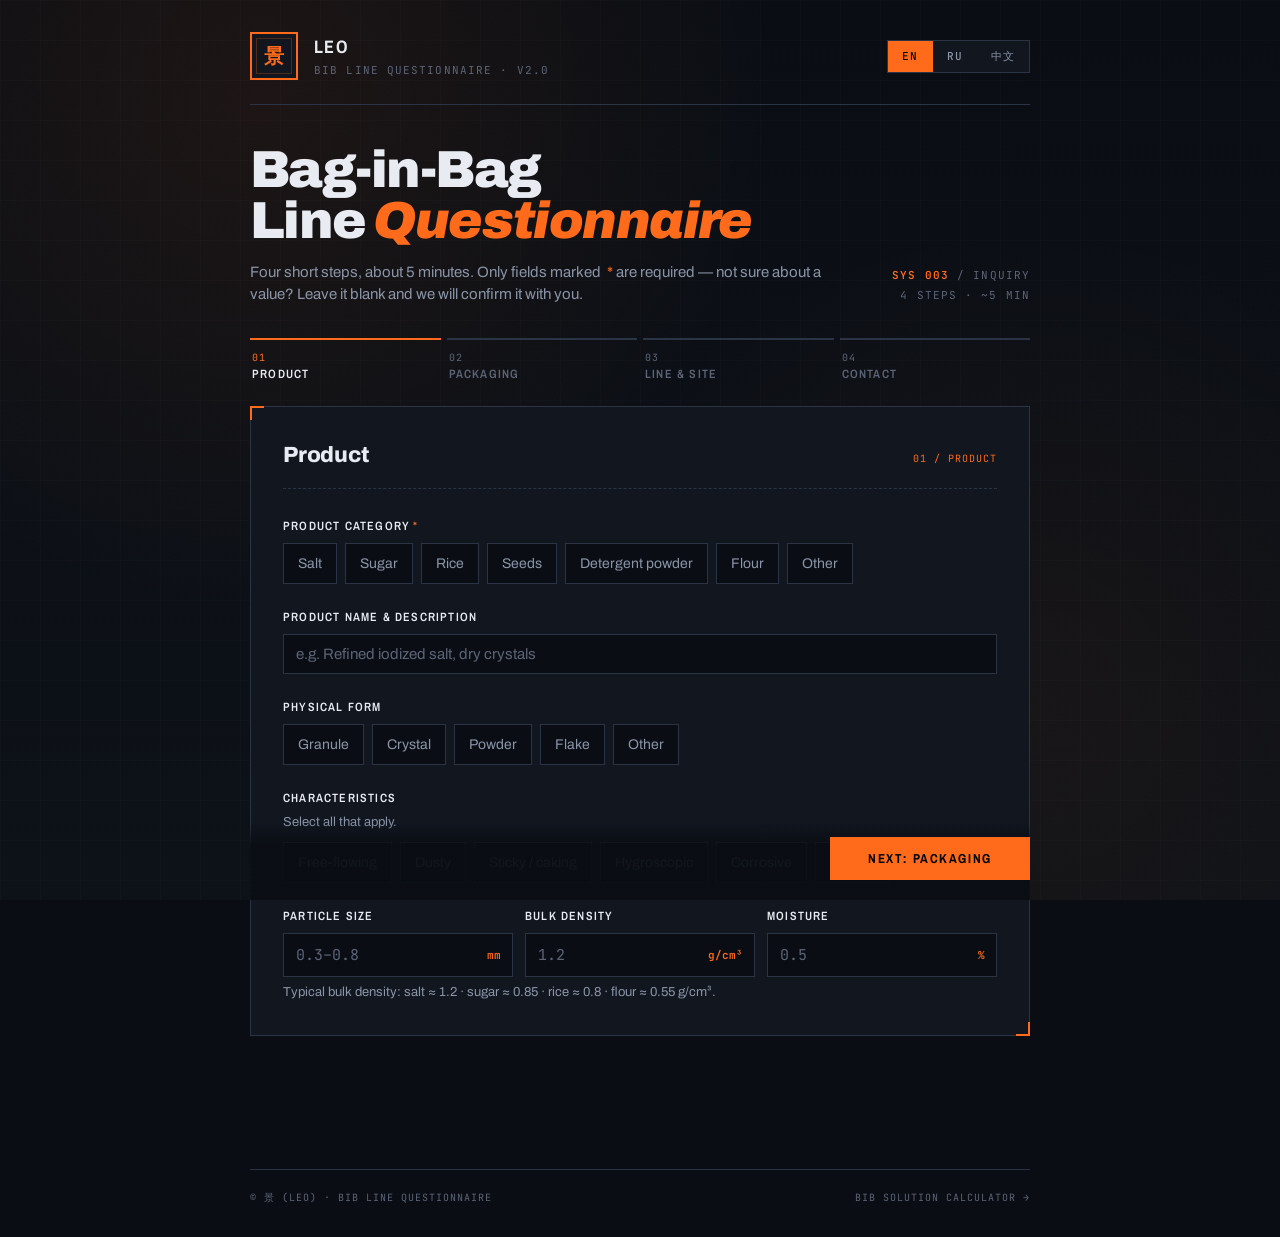
==== commit eca0f2c1: "Fix self-audit findings: number parsing, delivery, Sheets safety - "1,000" was stored as 1 g; commas" ====
--- a/index.html
+++ b/index.html
@@ -702,7 +702,7 @@
           </div>
           <div class="field">
             <label class="label" for="moisture_pct" data-i18n="f.moisture">Moisture</label>
-            <div class="unit-input"><input type="text" inputmode="decimal" id="moisture_pct" name="moisture_pct" placeholder="0.5" data-num><span class="unit">%</span></div>
+            <div class="unit-input"><input type="text" inputmode="decimal" id="moisture_pct" name="moisture_pct" placeholder="0.5" data-num data-min="0"><span class="unit">%</span></div>
           </div>
         </div>
         <p class="hint" data-i18n="h.density">Typical bulk density: salt ≈ 1.2 · sugar ≈ 0.85 · rice ≈ 0.8 · flour ≈ 0.55 g/cm³.</p>
@@ -1155,7 +1155,7 @@
       return d;
     });
     return {
-      basis: 'bib-calculator formulas; top-to-top seal overlap 18 mm; t/day assumes 16 h/day. Preliminary — engineer to confirm.',
+      basis: 'bib-calculator formulas; top-to-top seal overlap 18 mm; t/day assumes 16 h/day; target capacity is applied to each pouch size on its own. Preliminary — engineer to confirm.',
       machine: mat ? { model: mat.model, name: mat.name, seal: mat.seal, max_pouches_per_min: mat.max_pouches_per_min } : null,
       variants,
     };
@@ -1372,8 +1372,9 @@
       'ok.body': 'Спасибо, {name}! Мы изучим вашу задачу и пришлём предварительное предложение.',
       'manual.title': 'Остался один шаг',
       'manual.body': 'Ответы готовы. Отправьте их нам через WhatsApp или по email — так мы их получим.',
+      'manual.pdf': 'Ответы готовы. Сохраните их в PDF и отправьте тому, кто прислал вам эту ссылку.',
       'a.wa': 'Отправить в WhatsApp', 'a.mail': 'Отправить по email', 'a.pdf': 'Сохранить PDF', 'a.new': 'Заполнить новый опрос',
-      'err.required': 'Обязательное поле', 'err.number': 'Введите число больше 0', 'err.integer': 'Введите целое число больше 0',
+      'err.required': 'Обязательное поле', 'err.number': 'Введите число больше 0', 'err.nonneg': 'Введите число (0 или больше)', 'err.integer': 'Введите целое число больше 0',
       'err.reach': 'Укажите email или WhatsApp', 'err.email': 'Проверьте адрес email', 'err.pick': 'Выберите хотя бы один вариант',
       'err.fix': 'Проверьте отмеченные поля.', 'err.send': 'Не удалось отправить. Отправьте ответы через WhatsApp или email ниже.',
       'match.k': 'Предварительный подбор машины', 'match.none': 'Выберите тип мешка — покажем подходящую машину.',
@@ -1448,8 +1449,9 @@
       'ok.body': '谢谢您，{name}。我们会评估您的产线需求，并回复初步方案。',
       'manual.title': '还差一步',
       'manual.body': '您的回答已整理好，请通过 WhatsApp 或邮件发送给我们，我们才能收到。',
+      'manual.pdf': '您的回答已整理好，请保存为 PDF，发给向您发送此链接的人。',
       'a.wa': '通过 WhatsApp 发送', 'a.mail': '通过邮件发送', 'a.pdf': '保存为 PDF', 'a.new': '填写新问卷',
-      'err.required': '必填', 'err.number': '请输入大于 0 的数字', 'err.integer': '请输入大于 0 的整数',
+      'err.required': '必填', 'err.number': '请输入大于 0 的数字', 'err.nonneg': '请输入数字（0 或以上）', 'err.integer': '请输入大于 0 的整数',
       'err.reach': '请填写邮箱或 WhatsApp', 'err.email': '请检查邮箱格式', 'err.pick': '请至少选择一项',
       'err.fix': '请检查标出的字段。', 'err.send': '提交失败，请用下方 WhatsApp 或邮件发送。',
       'match.k': '初步机型匹配', 'match.none': '选择大袋类型后，这里显示匹配机型。',
@@ -1465,7 +1467,8 @@
     's.saved': 'Draft saved on this device',
     'ok.title': 'Received', 'ok.body': 'Thank you, {name}. We will review your line and come back with a preliminary proposal.',
     'manual.title': 'One last step', 'manual.body': 'Your answers are ready. Send them to us on WhatsApp or by email so we receive them.',
-    'err.required': 'This field is required', 'err.number': 'Enter a number greater than 0', 'err.integer': 'Enter a whole number greater than 0',
+    'manual.pdf': 'Your answers are ready. Save them as a PDF and send it to the person who shared this link with you.',
+    'err.required': 'This field is required', 'err.number': 'Enter a number greater than 0', 'err.nonneg': 'Enter a number (0 or more)', 'err.integer': 'Enter a whole number greater than 0',
     'err.reach': 'Enter an email or a WhatsApp number', 'err.email': 'Check this email address', 'err.pick': 'Select at least one option',
     'err.fix': 'Please check the highlighted fields.', 'err.send': 'Could not send. Please use WhatsApp or email below.',
     'match.k': 'Preliminary machine match', 'match.none': 'Choose a master bag type to see the matching machine.',
@@ -1514,8 +1517,11 @@
   const SOURCE = new URLSearchParams(location.search).get('src') || null;
   const parseNum = v => {
     if (v == null) return null;
-    const s = String(v).trim().replace(',', '.').replace(/\s/g, '');
+    let s = String(v).trim().replace(/[\s\u00a0]/g, '');
     if (!s) return null;
+    // "1,000" is a thousands separator in EN/ZH; Russian writes decimals with a comma ("1,2").
+    if (lang !== 'ru' && /^\d{1,3}(,\d{3})+(\.\d+)?$/.test(s)) s = s.replace(/,/g, '');
+    else s = s.replace(',', '.');
     const n = Number(s);
     return Number.isFinite(n) ? n : NaN;
   };
@@ -1660,13 +1666,13 @@
   const panels = $$('.step-panel', F);
   const stepButtons = $$('#steps button');
 
-  function show(n, { focus = true } = {}) {
+  function show(n, { focus = true, save = true } = {}) {
     step = n;
     maxStep = Math.max(maxStep, n);
     panels.forEach(p => { p.hidden = Number(p.dataset.step) !== n; });
     if (n === 4) renderReview();
     refreshNav();
-    saveDraftSoon();
+    if (save) saveDraftSoon();
     if (focus) {
       window.scrollTo({ top: $('#steps').offsetTop - 16, behavior: 'smooth' });
       $(`#h-step-${n}`).focus({ preventScroll: true });
@@ -1717,7 +1723,10 @@
     clearErrors(panel);
     const bad = [];
     const need = (ok, fieldEl, key) => { if (!ok) { flag(fieldEl, key); bad.push(fieldEl); } };
-    const optionalNumber = el => { const v = parseNum(el.value); need(v === null || v > 0, fieldOf(el), 'err.number'); };
+    const optionalNumber = el => {
+      const v = parseNum(el.value);
+      need(v === null || (el.dataset.min === '0' ? v >= 0 : v > 0), fieldOf(el), el.dataset.min === '0' ? 'err.nonneg' : 'err.number');
+    };
 
     if (n === 1) {
       need(radio('category'), group('category'), 'err.required');
@@ -1853,24 +1862,27 @@
     sent.push(s);
     store.set(KEY.sent, sent);
 
-    let delivered = false;
-    if (CONFIG.endpoint) {
-      try {
-        // text/plain keeps this a "simple" request, so Apps Script needs no CORS preflight.
-        await fetch(CONFIG.endpoint, {
-          method: 'POST',
-          mode: 'no-cors',
-          headers: { 'Content-Type': 'text/plain;charset=utf-8' },
-          body: JSON.stringify({ type: 'bib-questionnaire', website: F.elements.website.value, submission: s, brief_md: md }),
-        });
-        delivered = true;
-      } catch (_) {
-        toast(t('err.send'));
-      }
-    }
+    const delivered = CONFIG.endpoint
+      ? await deliver({ type: 'bib-questionnaire', website: F.elements.website.value, submission: s, brief_md: md })
+      : false;
+    if (CONFIG.endpoint && !delivered) toast(t('err.send'));
+    clearTimeout(saveTimer);
     store.del(KEY.draft);
     btn.disabled = false;
     showDone(s, md, delivered);
+  }
+
+  // true only when the backend confirms it stored the inquiry.
+  async function deliver(payload) {
+    const req = { method: 'POST', headers: { 'Content-Type': 'text/plain;charset=utf-8' }, body: JSON.stringify(payload) };
+    let res;
+    try {
+      res = await fetch(CONFIG.endpoint, req); // text/plain: no CORS preflight; Apps Script replies with CORS headers
+    } catch (_) {
+      // Reply unreadable (CORS or network). Resend blind; the backend ignores a repeated id.
+      try { await fetch(CONFIG.endpoint, { ...req, mode: 'no-cors' }); return true; } catch (__) { return false; }
+    }
+    try { return (await res.json()).ok === true; } catch (_) { return false; }
   }
 
   function showDone(s, md, delivered) {
@@ -1879,7 +1891,8 @@
     $('#steps').hidden = true;
     $('#done').hidden = false;
     $('#done-title').textContent = delivered ? t('ok.title') : t('manual.title');
-    $('#done-body').textContent = delivered ? t('ok.body', { name: s.contact.name }) : t('manual.body');
+    const channel = CONFIG.whatsapp || CONFIG.email;
+    $('#done-body').textContent = delivered ? t('ok.body', { name: s.contact.name }) : t(channel ? 'manual.body' : 'manual.pdf');
     $('#done-ref').textContent = s.id;
 
     const shortMd = md.length > 3000 ? md.slice(0, 3000) + '\n…' : md;
@@ -1892,7 +1905,9 @@
       mail.href = `mailto:${CONFIG.email}?subject=${encodeURIComponent(`BIB inquiry ${s.id} · ${s.contact.company}`)}&body=${encodeURIComponent(body)}`;
     }
     wa.classList.toggle('btn-primary', !delivered);
-    $('#print-sheet').innerHTML = `<h2>${esc(plain(t('title')))}</h2>
+    // With no WhatsApp/email configured, PDF is the only way out, so make it the primary action.
+    $('#done-pdf').classList.toggle('btn-primary', !delivered && !channel);
+    $('#print-sheet').innerHTML = `<h2>${esc(plain(t('title').replace(/<br\s*\/?>/gi, ' ')))}</h2>
       <div class="ref">${esc(t('ok.ref'))} · ${esc(s.id)} · ${esc(s.submitted_at.slice(0, 10))}</div>
       <div class="review">${reviewHTML(s)}</div>`;
     $('#done-title').focus();
@@ -2021,7 +2036,7 @@
     });
     $('#adm-export-csv').addEventListener('click', () => {
       const cols = ['id', 'submitted_at', 'company', 'name', 'country', 'email', 'whatsapp', 'category', 'pouches', 'master_bag', 'scope', 'capacity', 'timeline', 'to_confirm', 'form_language'];
-      const cell = v => `"${String(v ?? '').replace(/"/g, '""')}"`;
+      const cell = v => { const x = String(v ?? ''); return `"${(/^[=+\-@]/.test(x) ? "'" : '') + x.replace(/"/g, '""')}"`; };
       const rows = all().map(s => {
         const c = s.contact || {}, cap = s.line && s.line.target_capacity;
         return [s.id, s.submitted_at, c.company, c.name, c.country, c.email, c.whatsapp, s.product && s.product.category,
@@ -2051,7 +2066,7 @@
   maxStep = draft ? Math.min(TOTAL, draft.maxStep || 1) : 1;
   setLang(initialLang());
   refreshDerived();
-  show(draft ? Math.min(TOTAL, draft.step || 1) : 1, { focus: false });
+  show(draft ? Math.min(TOTAL, draft.step || 1) : 1, { focus: false, save: false });
   route();
 })();
 </script>
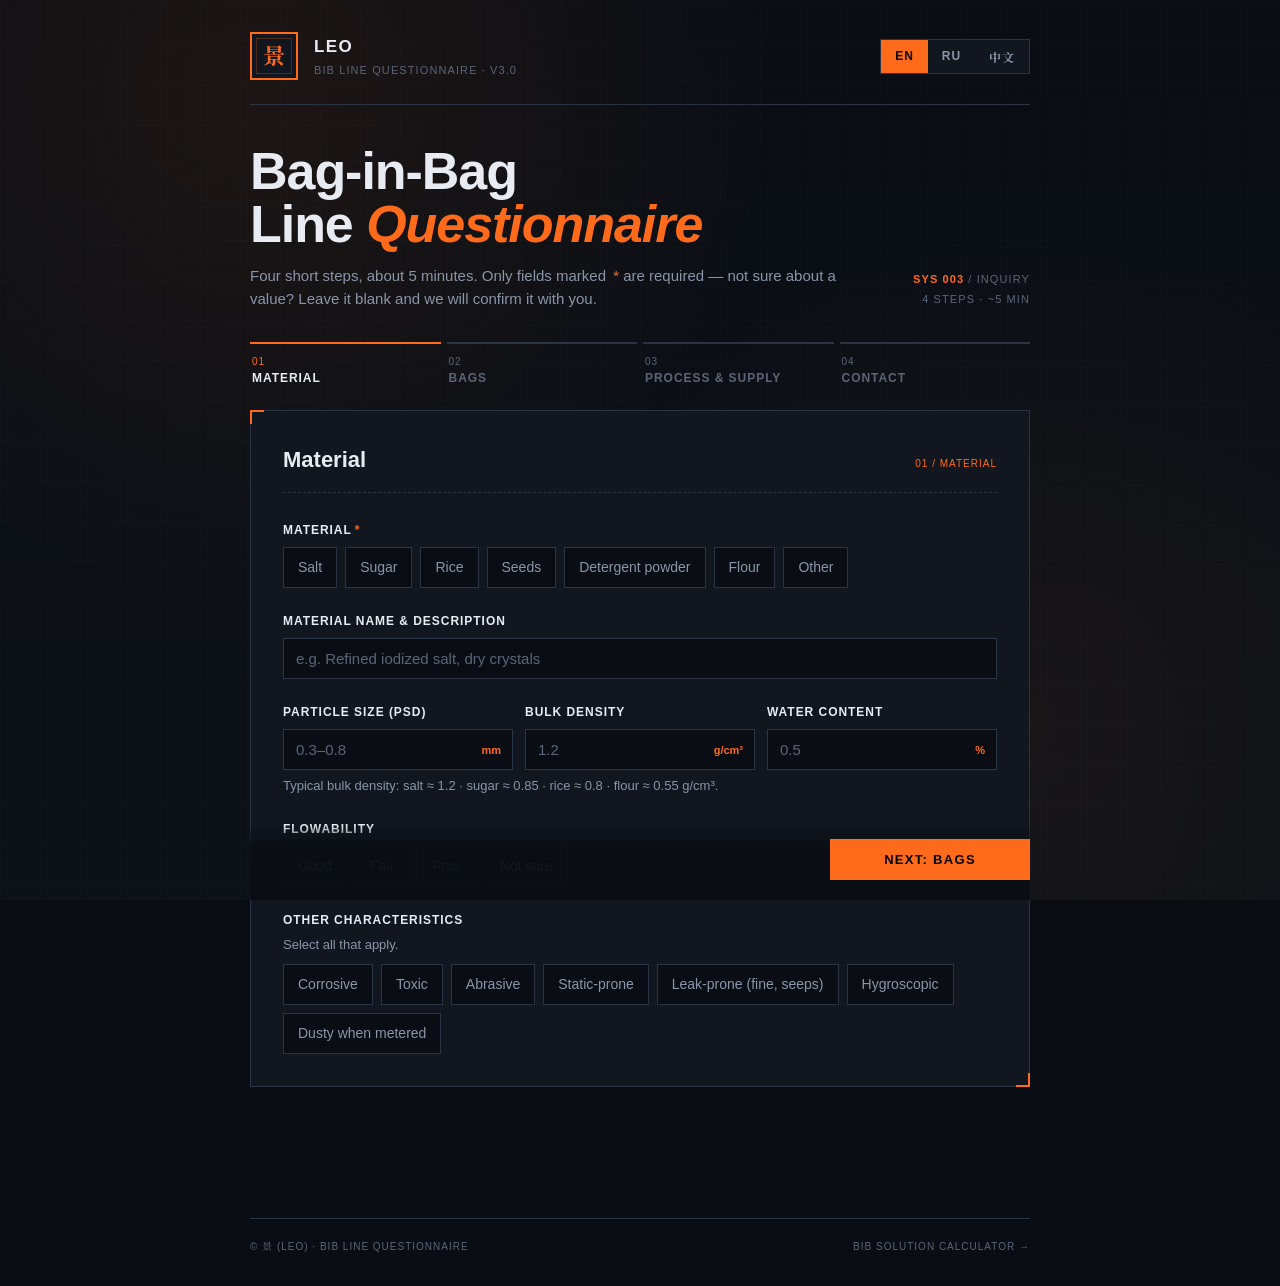
==== commit ca14cd03: "Calibrate questionnaire to the BIB URD; SimSun + Arial type Data contract v3 (bib-questionnaire/v3) " ====
--- a/index.html
+++ b/index.html
@@ -4,9 +4,11 @@
 <meta charset="UTF-8">
 <meta name="viewport" content="width=device-width, initial-scale=1.0">
 <meta name="color-scheme" content="dark">
-<meta name="description" content="Bag-in-Bag (BIB) secondary packaging line questionnaire — tell us your product and packs, get a preliminary line proposal.">
-<title>BIB Line Questionnaire v2 | 袋中袋产线需求问卷 · 景 (Leo)</title>
-<link href="https://fonts.googleapis.com/css2?family=JetBrains+Mono:wght@400;500;600;700&family=Archivo:wght@400;500;600;700;800;900&family=Archivo+Narrow:wght@400;500;600;700&display=swap" rel="stylesheet">
+<meta name="description" content="Bag-in-Bag (BIB) secondary packaging line questionnaire — tell us your material and bags, get a preliminary line proposal.">
+<title>BIB Line Questionnaire v3 | 袋中袋产线需求问卷 · 景 (Leo)</title>
+<!-- Type rule: Chinese SimSun, English and other languages Arial. SimSun ships with Windows only;
+     Noto Serif SC is the open Song face used where SimSun is missing (downloaded only for CJK glyphs). -->
+<link href="https://fonts.googleapis.com/css2?family=Noto+Serif+SC:wght@400;700&display=swap" rel="stylesheet">
 <style>
   * { margin: 0; padding: 0; box-sizing: border-box; }
 
@@ -23,15 +25,13 @@
     --accent-dim: #ff6b1a40;
     --accent-glow: #ff6b1a20;
     --accent-soft: #ff6b1a60;
-    --success: #4ade80;
     --danger: #f87171;
-    --sans: 'Archivo', system-ui, -apple-system, 'Segoe UI', Roboto, 'PingFang SC', 'Microsoft YaHei', sans-serif;
-    --narrow: 'Archivo Narrow', 'Archivo', system-ui, -apple-system, 'Segoe UI', Roboto, 'PingFang SC', 'Microsoft YaHei', sans-serif;
-    --mono: 'JetBrains Mono', ui-monospace, Menlo, Consolas, monospace;
+    --font: Arial, 'Helvetica Neue', Helvetica, SimSun, '宋体', 'Noto Serif SC', 'Songti SC', STSong, serif;
   }
 
   body {
-    font-family: var(--sans);
+    font-family: var(--font);
+    font-variant-numeric: tabular-nums;
     background: var(--bg-primary);
     color: var(--text-primary);
     min-height: 100vh;
@@ -88,16 +88,9 @@
     flex-shrink: 0;
   }
   .logo-mark::before { content: ''; position: absolute; inset: 4px; border: 1px solid var(--accent-dim); }
-  .logo-mark span { font-weight: 900; font-size: 20px; color: var(--accent); letter-spacing: -0.02em; }
-  .brand-text h1 {
-    font-family: var(--narrow);
-    font-weight: 700;
-    font-size: 18px;
-    letter-spacing: 0.08em;
-    text-transform: uppercase;
-  }
+  .logo-mark span { font-weight: 700; font-size: 22px; color: var(--accent); }
+  .brand-text h1 { font-weight: 700; font-size: 17px; letter-spacing: 0.08em; text-transform: uppercase; }
   .brand-text p {
-    font-family: var(--mono);
     font-size: 11px;
     color: var(--text-dim);
     letter-spacing: 0.1em;
@@ -113,10 +106,10 @@
     background: transparent;
     border: none;
     color: var(--text-secondary);
-    font-family: var(--mono);
-    font-size: 11px;
-    font-weight: 500;
-    letter-spacing: 0.1em;
+    font-family: var(--font);
+    font-size: 12px;
+    font-weight: 700;
+    letter-spacing: 0.08em;
     cursor: pointer;
     white-space: nowrap;
     transition: all 0.2s;
@@ -133,17 +126,16 @@
     margin-bottom: 32px;
   }
   .title-main h2 {
-    font-weight: 900;
+    font-weight: 700;
     font-size: clamp(34px, 5.5vw, 52px);
-    line-height: 0.98;
-    letter-spacing: -0.03em;
+    line-height: 1.02;
+    letter-spacing: -0.02em;
     margin-bottom: 14px;
   }
   .title-main h2 .accent { color: var(--accent); font-style: italic; }
   .title-main p { color: var(--text-secondary); font-size: 15px; max-width: 600px; }
   .title-meta {
     text-align: right;
-    font-family: var(--mono);
     font-size: 11px;
     color: var(--text-dim);
     letter-spacing: 0.1em;
@@ -151,16 +143,10 @@
     text-transform: uppercase;
     white-space: nowrap;
   }
-  .title-meta .version { color: var(--accent); font-weight: 600; }
+  .title-meta .version { color: var(--accent); font-weight: 700; }
 
   /* Step rail */
-  .steps {
-    list-style: none;
-    display: grid;
-    grid-template-columns: repeat(4, 1fr);
-    gap: 6px;
-    margin-bottom: 16px;
-  }
+  .steps { list-style: none; display: grid; grid-template-columns: repeat(4, 1fr); gap: 6px; margin-bottom: 16px; }
   .steps button {
     width: 100%;
     text-align: left;
@@ -172,13 +158,12 @@
     cursor: default;
     font: inherit;
   }
-  .steps .n { display: block; font-family: var(--mono); font-size: 10px; letter-spacing: 0.1em; }
+  .steps .n { display: block; font-size: 10px; letter-spacing: 0.1em; }
   .steps .t {
     display: block;
-    font-family: var(--narrow);
-    font-weight: 600;
+    font-weight: 700;
     font-size: 12px;
-    letter-spacing: 0.1em;
+    letter-spacing: 0.08em;
     text-transform: uppercase;
     white-space: nowrap;
     overflow: hidden;
@@ -190,12 +175,7 @@
   .steps button[aria-current="step"] .n { color: var(--accent); }
 
   /* Panel */
-  .panel {
-    background: var(--bg-secondary);
-    border: 1px solid var(--border);
-    padding: 32px;
-    position: relative;
-  }
+  .panel { background: var(--bg-secondary); border: 1px solid var(--border); padding: 32px; position: relative; }
   .panel::before, .panel::after { content: ''; position: absolute; width: 12px; height: 12px; }
   .panel::before { top: -1px; left: -1px; border-top: 2px solid var(--accent); border-left: 2px solid var(--accent); }
   .panel::after { bottom: -1px; right: -1px; border-bottom: 2px solid var(--accent); border-right: 2px solid var(--accent); }
@@ -209,13 +189,12 @@
     margin-bottom: 28px;
     border-bottom: 1px dashed var(--border);
   }
-  .section-header h3 { font-weight: 800; font-size: 22px; letter-spacing: -0.01em; outline: none; }
-  .section-num { font-family: var(--mono); font-size: 10px; color: var(--accent); letter-spacing: 0.1em; white-space: nowrap; }
+  .section-header h3 { font-weight: 700; font-size: 22px; outline: none; }
+  .section-num { font-size: 10px; color: var(--accent); letter-spacing: 0.1em; white-space: nowrap; }
   .sub-header {
-    font-family: var(--narrow);
     font-weight: 700;
     font-size: 12px;
-    letter-spacing: 0.15em;
+    letter-spacing: 0.14em;
     text-transform: uppercase;
     color: var(--text-secondary);
     margin: 36px 0 16px;
@@ -231,10 +210,9 @@
   .field:last-child { margin-bottom: 0; }
   .label, .field > legend {
     display: block;
-    font-family: var(--narrow);
-    font-weight: 600;
+    font-weight: 700;
     font-size: 12px;
-    letter-spacing: 0.1em;
+    letter-spacing: 0.08em;
     text-transform: uppercase;
     color: var(--text-primary);
     margin-bottom: 8px;
@@ -257,7 +235,7 @@
     background: var(--bg-primary);
     border: 1px solid var(--border);
     color: var(--text-primary);
-    font-family: var(--sans);
+    font-family: var(--font);
     font-size: 15px;
     padding: 11px 12px;
     border-radius: 0;
@@ -266,32 +244,22 @@
     appearance: none;
   }
   textarea { min-height: 96px; resize: vertical; line-height: 1.5; }
-  select {
-    background-image: linear-gradient(45deg, transparent 50%, var(--accent) 50%), linear-gradient(135deg, var(--accent) 50%, transparent 50%);
-    background-position: calc(100% - 16px) 50%, calc(100% - 11px) 50%;
-    background-size: 5px 5px;
-    background-repeat: no-repeat;
-    padding-right: 32px;
-  }
   ::placeholder { color: var(--text-dim); opacity: 1; }
   input:hover, select:hover, textarea:hover { border-color: var(--border-bright); }
   input:focus, select:focus, textarea:focus { outline: none; border-color: var(--accent); box-shadow: 0 0 0 3px var(--accent-glow); }
   .invalid input, .invalid select, .invalid textarea { border-color: var(--danger); }
 
   .unit-input { position: relative; }
-  .unit-input input { padding-right: 52px; font-family: var(--mono); }
+  .unit-input input { padding-right: 64px; }
   .unit-input .unit {
     position: absolute;
     right: 12px; top: 50%;
     transform: translateY(-50%);
-    font-family: var(--mono);
     font-size: 11px;
-    font-weight: 600;
+    font-weight: 700;
     color: var(--accent);
     pointer-events: none;
   }
-  .combo { display: grid; grid-template-columns: 1fr 150px; }
-  .combo input { border-right: none; font-family: var(--mono); }
 
   /* Chips (radio / checkbox) */
   .chips { display: flex; flex-wrap: wrap; gap: 8px; }
@@ -312,6 +280,8 @@
   .chip input[type="checkbox"]:checked + span::before { content: '✓ '; color: var(--accent); }
   .chip input:focus-visible + span, .card input:focus-visible + .card-body { outline: 2px solid var(--accent); outline-offset: 2px; }
   .invalid .chip span, .invalid .card-body { border-color: var(--danger); }
+  .chip.wide { display: block; }
+  .chip.wide span { border-style: dashed; line-height: 1.45; }
 
   /* Selector cards */
   .cards { display: grid; gap: 8px; }
@@ -331,12 +301,12 @@
   .card:hover .card-body { border-color: var(--border-bright); }
   .card input:checked + .card-body { border-color: var(--accent); background: var(--accent-glow); box-shadow: inset 0 0 0 1px var(--accent-dim); }
   .card .nm { font-weight: 700; font-size: 15px; }
-  .card .mt { font-family: var(--mono); font-size: 11px; color: var(--text-secondary); letter-spacing: 0.02em; }
+  .card .mt { font-size: 12px; color: var(--text-secondary); }
   .card input:checked + .card-body .mt { color: var(--accent); }
   .card .badge {
     align-self: flex-start;
-    font-family: var(--mono);
     font-size: 10px;
+    font-weight: 700;
     letter-spacing: 0.1em;
     text-transform: uppercase;
     color: #000;
@@ -355,43 +325,43 @@
   .d-seal { fill: var(--accent-dim); stroke: var(--accent-soft); stroke-width: 1; }
   .d-bag { fill: none; stroke: var(--text-dim); stroke-width: 1; stroke-dasharray: 4 3; }
   .d-dim { stroke: var(--text-secondary); stroke-width: 1; fill: none; }
-  .d-txt { fill: var(--accent); font-family: var(--mono); font-size: 11px; font-weight: 600; }
-
-  /* Pouch variants */
-  .variant {
-    border: 1px solid var(--border);
-    background: rgba(10, 14, 20, 0.5);
-    padding: 18px;
-    margin-bottom: 12px;
-  }
+  .d-txt { fill: var(--accent); font-family: var(--font); font-size: 12px; font-weight: 700; }
+
+  /* Pouch-size cards */
+  .variant { border: 1px solid var(--border); background: rgba(10, 14, 20, 0.5); padding: 18px; margin-bottom: 12px; }
   .variant-head { display: flex; justify-content: space-between; align-items: center; margin-bottom: 14px; }
-  .variant-head .tag { font-family: var(--mono); font-size: 11px; color: var(--accent); letter-spacing: 0.1em; text-transform: uppercase; }
-  .variant .row + .row { margin-top: 12px; }
+  .variant-head .tag { font-size: 12px; font-weight: 700; color: var(--accent); letter-spacing: 0.1em; text-transform: uppercase; }
+  .variant .vsub {
+    font-size: 11px;
+    font-weight: 700;
+    letter-spacing: 0.12em;
+    text-transform: uppercase;
+    color: var(--text-dim);
+    margin: 18px 0 10px;
+    padding-top: 14px;
+    border-top: 1px dashed var(--border);
+  }
+  .variant .vsub.first { margin-top: 0; padding-top: 0; border-top: none; }
+  .variant .row + .row, .variant .row + .field, .variant .field + .row { margin-top: 12px; }
   .variant .field { margin-bottom: 0; }
   .variant .label { font-size: 11px; color: var(--text-secondary); }
+  .variant .hint { font-size: 12px; }
   .preview {
     margin-top: 14px;
     padding-top: 12px;
     border-top: 1px dashed var(--border);
-    font-family: var(--mono);
     font-size: 12px;
     color: var(--text-secondary);
     display: flex;
     flex-wrap: wrap;
     gap: 4px 16px;
   }
-  .preview b { color: var(--accent); font-weight: 600; }
+  .preview b { color: var(--accent); }
   .preview:empty { display: none; }
 
-  .match {
-    margin-top: 28px;
-    border: 1px solid var(--border);
-    border-left: 3px solid var(--accent);
-    padding: 14px 16px;
-    background: var(--bg-primary);
-  }
-  .match .k { font-family: var(--mono); font-size: 10px; letter-spacing: 0.12em; text-transform: uppercase; color: var(--text-dim); }
-  .match .model { font-weight: 800; font-size: 18px; color: var(--accent); margin: 2px 0; letter-spacing: 0.01em; }
+  .match { margin-top: 28px; border: 1px solid var(--border); border-left: 3px solid var(--accent); padding: 14px 16px; background: var(--bg-primary); }
+  .match .k { font-size: 10px; letter-spacing: 0.12em; text-transform: uppercase; color: var(--text-dim); }
+  .match .model { font-weight: 700; font-size: 18px; color: var(--accent); margin: 2px 0; }
   .match .v { font-size: 13px; color: var(--text-secondary); }
   .match .note { font-size: 12px; color: var(--text-dim); margin-top: 6px; }
 
@@ -402,10 +372,10 @@
     justify-content: center;
     gap: 8px;
     padding: 12px 22px;
-    font-family: var(--narrow);
+    font-family: var(--font);
     font-weight: 700;
     font-size: 13px;
-    letter-spacing: 0.12em;
+    letter-spacing: 0.1em;
     text-transform: uppercase;
     border: 1px solid var(--border-bright);
     background: transparent;
@@ -424,8 +394,9 @@
     background: none;
     border: none;
     color: var(--text-secondary);
-    font-family: var(--mono);
+    font-family: var(--font);
     font-size: 11px;
+    font-weight: 700;
     letter-spacing: 0.08em;
     text-transform: uppercase;
     cursor: pointer;
@@ -438,9 +409,8 @@
     border: 1px dashed var(--border-bright);
     background: none;
     color: var(--text-secondary);
-    font-family: var(--mono);
-    font-size: 12px;
-    letter-spacing: 0.06em;
+    font-family: var(--font);
+    font-size: 13px;
     cursor: pointer;
     transition: all 0.2s;
   }
@@ -458,14 +428,14 @@
     padding: 14px 0 20px;
     background: linear-gradient(180deg, rgba(10,14,20,0) 0%, rgba(10,14,20,0.94) 30%);
   }
-  .nav .status { flex: 1; font-family: var(--mono); font-size: 11px; color: var(--text-dim); letter-spacing: 0.04em; text-align: center; }
+  .nav .status { flex: 1; font-size: 11px; color: var(--text-dim); text-align: center; }
   .nav .btn-primary { min-width: 200px; }
 
   /* Review */
   .review section { border-top: 1px solid var(--border); padding: 16px 0; }
   .review section:first-child { border-top: none; padding-top: 0; }
   .review .rh { display: flex; justify-content: space-between; align-items: center; margin-bottom: 8px; }
-  .review .rh h4 { font-family: var(--narrow); font-size: 12px; letter-spacing: 0.15em; text-transform: uppercase; color: var(--accent); }
+  .review .rh h4 { font-size: 12px; letter-spacing: 0.12em; text-transform: uppercase; color: var(--accent); }
   .review dl { display: grid; grid-template-columns: minmax(140px, 34%) 1fr; gap: 6px 16px; font-size: 14px; }
   .review dt { color: var(--text-secondary); }
   .review dd { color: var(--text-primary); overflow-wrap: anywhere; white-space: pre-line; }
@@ -481,23 +451,23 @@
     display: flex; align-items: center; justify-content: center;
     color: var(--accent);
     font-size: 28px;
-    font-weight: 900;
-  }
-  .done-view h3 { font-weight: 900; font-size: 32px; letter-spacing: -0.02em; margin-bottom: 10px; }
+    font-weight: 700;
+  }
+  .done-view h3 { font-weight: 700; font-size: 32px; margin-bottom: 10px; }
   .done-view p { color: var(--text-secondary); max-width: 480px; margin: 0 auto; }
-  .done-ref { font-family: var(--mono); font-size: 13px; color: var(--text-secondary); margin: 18px 0 28px; letter-spacing: 0.06em; }
-  .done-ref b { color: var(--accent); font-weight: 600; }
+  .done-ref { font-size: 13px; color: var(--text-secondary); margin: 18px 0 28px; letter-spacing: 0.06em; }
+  .done-ref b { color: var(--accent); }
   .done-actions { display: flex; flex-wrap: wrap; gap: 10px; justify-content: center; }
   .done-again { margin-top: 28px; }
 
   /* Admin */
   .admin-bar { display: grid; grid-template-columns: 1fr 1fr auto; gap: 8px; margin-bottom: 12px; }
   .admin-tools { display: flex; flex-wrap: wrap; gap: 8px; margin-bottom: 24px; align-items: center; }
-  .admin-tools .status { font-family: var(--mono); font-size: 11px; color: var(--text-secondary); margin-left: auto; }
+  .admin-tools .status { font-size: 12px; color: var(--text-secondary); margin-left: auto; }
   .inq { border: 1px solid var(--border); background: var(--bg-primary); padding: 16px 18px; margin-bottom: 10px; }
   .inq-head { display: flex; justify-content: space-between; gap: 12px; align-items: flex-start; flex-wrap: wrap; }
-  .inq h4 { font-size: 16px; font-weight: 800; }
-  .inq .meta { font-family: var(--mono); font-size: 11px; color: var(--text-secondary); margin-top: 4px; letter-spacing: 0.03em; }
+  .inq h4 { font-size: 16px; font-weight: 700; }
+  .inq .meta { font-size: 12px; color: var(--text-secondary); margin-top: 4px; }
   .inq .meta .todo { color: var(--accent); }
   .inq .acts { display: flex; gap: 6px; flex-wrap: wrap; }
   .inq .acts .btn { padding: 7px 12px; font-size: 11px; }
@@ -506,7 +476,7 @@
     padding: 14px;
     background: var(--bg-secondary);
     border: 1px solid var(--border);
-    font-family: var(--mono);
+    font-family: var(--font);
     font-size: 12px;
     line-height: 1.6;
     color: var(--text-secondary);
@@ -523,7 +493,6 @@
     padding: 20px 0 32px;
     display: flex;
     justify-content: space-between;
-    font-family: var(--mono);
     font-size: 10px;
     letter-spacing: 0.1em;
     color: var(--text-dim);
@@ -561,17 +530,18 @@
     .title-section { grid-template-columns: 1fr; gap: 0; margin-bottom: 24px; }
     .title-meta { display: none; }
     .title-main p { font-size: 14px; }
-    .steps .t { font-size: 10px; letter-spacing: 0.06em; }
+    .steps .t { font-size: 10px; letter-spacing: 0.04em; }
     .panel { padding: 22px 16px; }
     .section-header h3 { font-size: 19px; }
     .row-2, .row-3.stack-sm, .cards.cols-3 { grid-template-columns: 1fr; }
     .row-3.stack-sm { gap: 24px; }
     .row-3 { gap: 8px; }
+    .row-3:not(.stack-sm) .unit-input input { padding-right: 38px; }
+    .row-3:not(.stack-sm) .unit-input .unit { right: 8px; }
     .variant { padding: 14px 12px; }
     .fig-pouch { flex-direction: column; align-items: flex-start; gap: 10px; }
     .fig-pouch svg { max-width: 100%; }
     input[type="text"], input[type="email"], input[type="tel"], input[type="password"], select, textarea { font-size: 16px; }
-    .combo { grid-template-columns: 1fr 120px; }
     .nav .status { display: none; }
     .nav .btn-primary { flex: 1; min-width: 0; }
     .review dl { grid-template-columns: 1fr; gap: 0; }
@@ -588,14 +558,14 @@
   @media print {
     body { background: #fff; color: #000; }
     body::before, .container > *:not(#print-sheet) { display: none !important; }
-    #print-sheet { display: block; color: #000; font-family: var(--sans); }
+    #print-sheet { display: block; color: #000; }
     #print-sheet h2 { font-size: 20px; margin-bottom: 4px; }
-    #print-sheet .ref { font-family: var(--mono); font-size: 12px; margin-bottom: 16px; }
+    #print-sheet .ref { font-size: 12px; margin-bottom: 16px; }
     #print-sheet .review section { border-top: 1px solid #ccc; break-inside: avoid; }
     #print-sheet .review .rh h4 { color: #000; }
     #print-sheet .review dt { color: #555; }
     #print-sheet .review dd, #print-sheet .review dd.none { color: #000; }
-    #print-sheet .btn-text { display: none; }
+    #print-sheet .btn-text, .toast { display: none !important; }
   }
 </style>
 </head>
@@ -608,7 +578,7 @@
       <div class="logo-mark"><span>景</span></div>
       <div class="brand-text">
         <h1 data-i18n="brand.name">Leo</h1>
-        <p>BIB Line Questionnaire · v2.0</p>
+        <p>BIB Line Questionnaire · v3.0</p>
       </div>
     </div>
     <div class="lang-toggle" role="group" aria-label="Language">
@@ -632,9 +602,9 @@
     </div>
 
     <ol class="steps" id="steps">
-      <li><button type="button" data-go="1"><span class="n">01</span><span class="t" data-i18n="step.1">Product</span></button></li>
-      <li><button type="button" data-go="2"><span class="n">02</span><span class="t" data-i18n="step.2">Packaging</span></button></li>
-      <li><button type="button" data-go="3"><span class="n">03</span><span class="t" data-i18n="step.3">Line &amp; site</span></button></li>
+      <li><button type="button" data-go="1"><span class="n">01</span><span class="t" data-i18n="step.1">Material</span></button></li>
+      <li><button type="button" data-go="2"><span class="n">02</span><span class="t" data-i18n="step.2">Bags</span></button></li>
+      <li><button type="button" data-go="3"><span class="n">03</span><span class="t" data-i18n="step.3">Process &amp; supply</span></button></li>
       <li><button type="button" data-go="4"><span class="n">04</span><span class="t" data-i18n="step.4">Contact</span></button></li>
     </ol>
 
@@ -642,15 +612,15 @@
       <!-- Honeypot: humans never see or fill this -->
       <div class="sr-only" aria-hidden="true"><label>Website <input type="text" name="website" tabindex="-1" autocomplete="off"></label></div>
 
-      <!-- STEP 1 · PRODUCT -->
+      <!-- STEP 1 · MATERIAL CHARACTERISTICS -->
       <section class="panel step-panel" data-step="1" aria-labelledby="h-step-1">
         <div class="section-header">
-          <h3 id="h-step-1" tabindex="-1" data-i18n="step.1">Product</h3>
-          <span class="section-num">01 / PRODUCT</span>
+          <h3 id="h-step-1" tabindex="-1" data-i18n="step.1">Material</h3>
+          <span class="section-num">01 / MATERIAL</span>
         </div>
 
         <fieldset class="field" data-for="category">
-          <legend><span data-i18n="f.category">Product category</span><span class="req">*</span></legend>
+          <legend><span data-i18n="f.category">Material</span><span class="req">*</span></legend>
           <div class="chips">
             <label class="chip"><input type="radio" name="category" value="salt"><span data-i18n="o.category.salt">Salt</span></label>
             <label class="chip"><input type="radio" name="category" value="sugar"><span data-i18n="o.category.sugar">Sugar</span></label>
@@ -663,107 +633,102 @@
         </fieldset>
 
         <div class="field">
-          <label class="label" for="description" data-i18n="f.description">Product name &amp; description</label>
-          <input type="text" id="description" name="description" data-i18n-ph="ph.description" placeholder="e.g. Refined iodized salt, dry crystals">
+          <label class="label" for="material_name" data-i18n="f.name_desc">Material name &amp; description</label>
+          <input type="text" id="material_name" name="material_name" data-i18n-ph="ph.name_desc" placeholder="e.g. Refined iodized salt, dry crystals">
         </div>
-
-        <fieldset class="field">
-          <legend data-i18n="f.form">Physical form</legend>
-          <div class="chips">
-            <label class="chip"><input type="radio" name="form" value="granule"><span data-i18n="o.form.granule">Granule</span></label>
-            <label class="chip"><input type="radio" name="form" value="crystal"><span data-i18n="o.form.crystal">Crystal</span></label>
-            <label class="chip"><input type="radio" name="form" value="powder"><span data-i18n="o.form.powder">Powder</span></label>
-            <label class="chip"><input type="radio" name="form" value="flake"><span data-i18n="o.form.flake">Flake</span></label>
-            <label class="chip"><input type="radio" name="form" value="other"><span data-i18n="o.form.other">Other</span></label>
-          </div>
-        </fieldset>
-
-        <fieldset class="field">
-          <legend data-i18n="f.traits">Characteristics</legend>
-          <p class="hint" data-i18n="h.multi">Select all that apply.</p>
-          <div class="chips">
-            <label class="chip"><input type="checkbox" name="traits" value="free_flowing"><span data-i18n="o.traits.free_flowing">Free-flowing</span></label>
-            <label class="chip"><input type="checkbox" name="traits" value="dusty"><span data-i18n="o.traits.dusty">Dusty</span></label>
-            <label class="chip"><input type="checkbox" name="traits" value="sticky"><span data-i18n="o.traits.sticky">Sticky / caking</span></label>
-            <label class="chip"><input type="checkbox" name="traits" value="hygroscopic"><span data-i18n="o.traits.hygroscopic">Hygroscopic</span></label>
-            <label class="chip"><input type="checkbox" name="traits" value="corrosive"><span data-i18n="o.traits.corrosive">Corrosive</span></label>
-            <label class="chip"><input type="checkbox" name="traits" value="fragile"><span data-i18n="o.traits.fragile">Fragile</span></label>
-          </div>
-        </fieldset>
 
         <div class="row row-3 stack-sm">
           <div class="field">
-            <label class="label" for="particle_size_mm" data-i18n="f.particle">Particle size</label>
-            <div class="unit-input"><input type="text" id="particle_size_mm" name="particle_size_mm" placeholder="0.3–0.8"><span class="unit">mm</span></div>
+            <label class="label" for="particle_size" data-i18n="f.particle">Particle size (PSD)</label>
+            <div class="unit-input"><input type="text" id="particle_size" name="particle_size" placeholder="0.3–0.8"><span class="unit">mm</span></div>
           </div>
           <div class="field">
             <label class="label" for="bulk_density_g_cm3" data-i18n="f.density">Bulk density</label>
             <div class="unit-input"><input type="text" inputmode="decimal" id="bulk_density_g_cm3" name="bulk_density_g_cm3" placeholder="1.2" data-num><span class="unit">g/cm³</span></div>
           </div>
           <div class="field">
-            <label class="label" for="moisture_pct" data-i18n="f.moisture">Moisture</label>
+            <label class="label" for="moisture_pct" data-i18n="f.moisture">Water content</label>
             <div class="unit-input"><input type="text" inputmode="decimal" id="moisture_pct" name="moisture_pct" placeholder="0.5" data-num data-min="0"><span class="unit">%</span></div>
           </div>
         </div>
         <p class="hint" data-i18n="h.density">Typical bulk density: salt ≈ 1.2 · sugar ≈ 0.85 · rice ≈ 0.8 · flour ≈ 0.55 g/cm³.</p>
+
+        <fieldset class="field" style="margin-top:24px">
+          <legend data-i18n="f.flow">Flowability</legend>
+          <div class="chips">
+            <label class="chip"><input type="radio" name="flowability" value="good"><span data-i18n="o.flowability.good">Good</span></label>
+            <label class="chip"><input type="radio" name="flowability" value="fair"><span data-i18n="o.flowability.fair">Fair</span></label>
+            <label class="chip"><input type="radio" name="flowability" value="poor"><span data-i18n="o.flowability.poor">Poor</span></label>
+            <label class="chip"><input type="radio" name="flowability" value="not_sure"><span data-i18n="o.not_sure">Not sure</span></label>
+          </div>
+        </fieldset>
+
+        <fieldset class="field">
+          <legend data-i18n="f.traits">Other characteristics</legend>
+          <p class="hint" data-i18n="h.multi">Select all that apply.</p>
+          <div class="chips">
+            <label class="chip"><input type="checkbox" name="traits" value="corrosive"><span data-i18n="o.traits.corrosive">Corrosive</span></label>
+            <label class="chip"><input type="checkbox" name="traits" value="toxic"><span data-i18n="o.traits.toxic">Toxic</span></label>
+            <label class="chip"><input type="checkbox" name="traits" value="abrasive"><span data-i18n="o.traits.abrasive">Abrasive</span></label>
+            <label class="chip"><input type="checkbox" name="traits" value="static"><span data-i18n="o.traits.static">Static-prone</span></label>
+            <label class="chip"><input type="checkbox" name="traits" value="leaky"><span data-i18n="o.traits.leaky">Leak-prone (fine, seeps)</span></label>
+            <label class="chip"><input type="checkbox" name="traits" value="hygroscopic"><span data-i18n="o.traits.hygroscopic">Hygroscopic</span></label>
+            <label class="chip"><input type="checkbox" name="traits" value="dusty"><span data-i18n="o.traits.dusty">Dusty when metered</span></label>
+          </div>
+        </fieldset>
       </section>
 
-      <!-- STEP 2 · PACKAGING -->
+      <!-- STEP 2 · PRIMARY & MASTER BAGS -->
       <section class="panel step-panel" data-step="2" aria-labelledby="h-step-2" hidden>
         <div class="section-header">
-          <h3 id="h-step-2" tabindex="-1" data-i18n="step.2">Packaging</h3>
-          <span class="section-num">02 / PACKAGING</span>
+          <h3 id="h-step-2" tabindex="-1" data-i18n="step.2">Bags</h3>
+          <span class="section-num">02 / BAGS</span>
         </div>
 
-        <div class="sub-header" style="margin-top:0" data-i18n="sub.pouches">Primary pouches</div>
+        <fieldset class="field" data-for="line">
+          <legend><span data-i18n="f.line">Line type</span><span class="req">*</span></legend>
+          <div class="cards cols-3">
+            <label class="card"><input type="radio" name="line" value="roll_film"><span class="card-body"><span class="nm" data-i18n="o.line.roll_film">Roll-film line</span><span class="mt" data-i18n="m.roll_film">PE master bag formed from roll film · heat seal · up to 120 pouches/min</span></span></label>
+            <label class="card"><input type="radio" name="line" value="woven_bag"><span class="card-body"><span class="nm" data-i18n="o.line.woven_bag">Woven-bag line</span><span class="mt" data-i18n="m.woven_bag">Pre-made PP woven master bag · sewing · up to 90 pouches/min</span></span></label>
+            <label class="card plain"><input type="radio" name="line" value="not_sure"><span class="card-body"><span class="nm" data-i18n="o.not_sure">Not sure</span><span class="mt" data-i18n="m.advise">We will advise</span></span></label>
+          </div>
+        </fieldset>
+
+        <div class="sub-header" data-i18n="sub.skus">Primary &amp; master bags</div>
         <div class="fig-pouch">
           <svg viewBox="0 0 280 112" aria-hidden="true">
             <rect class="d-body" x="22" y="14" width="160" height="66" rx="12"/>
             <rect class="d-seal" x="22" y="14" width="13" height="66"/>
             <rect class="d-seal" x="169" y="14" width="13" height="66"/>
             <path class="d-dim" d="M22 96 H182 M22 91 V101 M182 91 V101"/>
-            <text class="d-txt" x="102" y="109" text-anchor="middle">L</text>
+            <text class="d-txt" x="102" y="110" text-anchor="middle">L</text>
             <path class="d-dim" d="M8 14 V80 M3 14 H13 M3 80 H13"/>
-            <text class="d-txt" x="0" y="51">W</text>
+            <text class="d-txt" x="0" y="52">W</text>
             <rect class="d-body" x="208" y="34" width="56" height="26" rx="13"/>
             <path class="d-dim" d="M274 34 V60 M269 34 H279 M269 60 H279"/>
-            <text class="d-txt" x="236" y="80" text-anchor="middle">T</text>
+            <text class="d-txt" x="236" y="80" text-anchor="middle">H</text>
           </svg>
-          <p class="hint" data-i18n="h.pouches">Measure a filled pouch lying flat. Add one row for each pouch size you pack.</p>
+          <p class="hint" data-i18n="h.pouches">Measure a real filled pouch lying flat (L × W × H). One card for each pouch size.</p>
+        </div>
+        <div class="field">
+          <label class="chip wide"><input type="checkbox" name="pouch_estimate" value="estimate_requested"><span data-i18n="f.estimate">I don't have a sample pouch yet. Please prepare a reference proposal on industry estimates — I will measure real pouches to confirm.</span></label>
         </div>
 
         <div id="variants"></div>
         <button type="button" class="btn-add" id="add-variant" data-i18n="a.add">+ Add another pouch size</button>
 
-        <div class="field" style="margin-top:24px">
-          <label class="label" for="pouch_film" data-i18n="f.film">Pouch film</label>
-          <p class="hint" data-i18n="h.film">Laminate structure and total thickness, if known.</p>
-          <input type="text" id="pouch_film" name="pouch_film" data-i18n-ph="ph.film" placeholder="e.g. PET12/PE53, 65 µm">
-        </div>
-
-        <div class="sub-header" data-i18n="sub.master">Master bag</div>
-
-        <fieldset class="field" data-for="master_bag_material">
-          <legend><span data-i18n="f.material">Master bag type</span><span class="req">*</span></legend>
+        <fieldset class="field" style="margin-top:28px">
+          <legend data-i18n="f.stacking">Stacking pattern</legend>
           <div class="cards cols-3">
-            <label class="card"><input type="radio" name="master_bag_material" value="pe_film"><span class="card-body"><span class="nm" data-i18n="o.master_bag_material.pe_film">PE roll film</span><span class="mt" data-i18n="m.pe_film">Heat seal · up to 120 pouches/min</span></span></label>
-            <label class="card"><input type="radio" name="master_bag_material" value="pp_woven"><span class="card-body"><span class="nm" data-i18n="o.master_bag_material.pp_woven">PP woven bag</span><span class="mt" data-i18n="m.pp_woven">Sewing · up to 90 pouches/min</span></span></label>
-            <label class="card"><input type="radio" name="master_bag_material" value="not_sure"><span class="card-body"><span class="nm" data-i18n="o.not_sure">Not sure</span><span class="mt" data-i18n="m.advise">We will advise</span></span></label>
-          </div>
-        </fieldset>
-
-        <fieldset class="field">
-          <legend data-i18n="f.arrangement">How pouches lie in the master bag</legend>
-          <div class="cards cols-3">
-            <label class="card"><input type="radio" name="arrangement" value="top_to_top"><span class="card-body">
+            <label class="card"><input type="radio" name="stacking" value="top_to_top"><span class="card-body">
               <svg viewBox="0 0 200 64" aria-hidden="true">
                 <rect class="d-bag" x="2" y="2" width="196" height="60"/>
                 <rect class="d-body" x="10" y="16" width="62" height="32" rx="7"/><rect class="d-seal" x="10" y="16" width="7" height="32"/><rect class="d-seal" x="65" y="16" width="7" height="32"/>
                 <rect class="d-body" x="69" y="16" width="62" height="32" rx="7"/><rect class="d-seal" x="69" y="16" width="7" height="32"/><rect class="d-seal" x="124" y="16" width="7" height="32"/>
                 <rect class="d-body" x="128" y="16" width="62" height="32" rx="7"/><rect class="d-seal" x="128" y="16" width="7" height="32"/><rect class="d-seal" x="183" y="16" width="7" height="32"/>
               </svg>
-              <span class="nm" data-i18n="o.arrangement.top_to_top">Top-to-top</span><span class="mt" data-i18n="m.top_to_top">Seal ends face each other</span></span></label>
-            <label class="card"><input type="radio" name="arrangement" value="side_to_side"><span class="card-body">
+              <span class="nm" data-i18n="o.stacking.top_to_top">Top-to-Top</span><span class="mt" data-i18n="m.top_to_top">Seal ends face each other</span></span></label>
+            <label class="card"><input type="radio" name="stacking" value="side_to_side"><span class="card-body">
               <svg viewBox="0 0 200 64" aria-hidden="true">
                 <rect class="d-bag" x="2" y="2" width="196" height="60"/>
                 <g><rect class="d-body" x="22" y="8" width="30" height="48" rx="6"/><rect class="d-seal" x="22" y="8" width="30" height="6"/><rect class="d-seal" x="22" y="50" width="30" height="6"/></g>
@@ -771,25 +736,19 @@
                 <g><rect class="d-body" x="100" y="8" width="30" height="48" rx="6"/><rect class="d-seal" x="100" y="8" width="30" height="6"/><rect class="d-seal" x="100" y="50" width="30" height="6"/></g>
                 <g><rect class="d-body" x="139" y="8" width="30" height="48" rx="6"/><rect class="d-seal" x="139" y="8" width="30" height="6"/><rect class="d-seal" x="139" y="50" width="30" height="6"/></g>
               </svg>
-              <span class="nm" data-i18n="o.arrangement.side_to_side">Side-to-side</span><span class="mt" data-i18n="m.side_to_side">Long sides touch</span></span></label>
-            <label class="card plain"><input type="radio" name="arrangement" value="not_sure"><span class="card-body"><span class="nm" data-i18n="o.not_sure">Not sure</span><span class="mt" data-i18n="m.advise">We will advise</span></span></label>
+              <span class="nm" data-i18n="o.stacking.side_to_side">Side-to-Side</span><span class="mt" data-i18n="m.side_to_side">Long sides touch</span></span></label>
+            <label class="card plain"><input type="radio" name="stacking" value="not_sure"><span class="card-body"><span class="nm" data-i18n="o.not_sure">Not sure</span><span class="mt" data-i18n="m.advise">We will advise</span></span></label>
           </div>
         </fieldset>
-
-        <div class="field">
-          <label class="label" for="existing_master_bag" data-i18n="f.existing">Existing master bag size</label>
-          <p class="hint" data-i18n="h.existing">Only if you already use one — otherwise we size it for you.</p>
-          <input type="text" id="existing_master_bag" name="existing_master_bag" data-i18n-ph="ph.existing" placeholder="e.g. 600 × 400 mm, no gusset">
-        </div>
 
         <div class="match" id="match" aria-live="polite"></div>
       </section>
 
-      <!-- STEP 3 · LINE & SITE -->
+      <!-- STEP 3 · PROCESS & SCOPE OF SUPPLY -->
       <section class="panel step-panel" data-step="3" aria-labelledby="h-step-3" hidden>
         <div class="section-header">
-          <h3 id="h-step-3" tabindex="-1" data-i18n="step.3">Line &amp; site</h3>
-          <span class="section-num">03 / LINE</span>
+          <h3 id="h-step-3" tabindex="-1" data-i18n="step.3">Process &amp; supply</h3>
+          <span class="section-num">03 / PROCESS</span>
         </div>
 
         <div class="field">
@@ -798,34 +757,26 @@
           <textarea id="pain_points" name="pain_points" rows="4"></textarea>
         </div>
 
-        <fieldset class="field" data-for="scope">
-          <legend><span data-i18n="f.scope">What do you need from us?</span><span class="req">*</span></legend>
-          <p class="hint" data-i18n="h.multi">Select all that apply.</p>
-          <div class="chips">
-            <label class="chip"><input type="checkbox" name="scope" value="primary_packing"><span data-i18n="o.scope.primary_packing">Primary packing (VFFS + weigher)</span></label>
-            <label class="chip"><input type="checkbox" name="scope" value="secondary_bib"><span data-i18n="o.scope.secondary_bib">Secondary BIB packing</span></label>
-            <label class="chip"><input type="checkbox" name="scope" value="conveying"><span data-i18n="o.scope.conveying">Conveying &amp; pouch turning</span></label>
-            <label class="chip"><input type="checkbox" name="scope" value="inspection"><span data-i18n="o.scope.inspection">Checkweigher / metal detector</span></label>
-            <label class="chip"><input type="checkbox" name="scope" value="palletizing"><span data-i18n="o.scope.palletizing">Palletizing</span></label>
-            <label class="chip"><input type="checkbox" name="scope" value="turnkey"><span data-i18n="o.scope.turnkey">Complete turnkey line</span></label>
-          </div>
-        </fieldset>
-
+        <div class="sub-header" data-i18n="sub.speed">Speed &amp; accuracy</div>
         <div class="row row-2">
           <div class="field">
-            <label class="label" for="capacity_value" data-i18n="f.capacity">Target capacity</label>
-            <div class="combo">
-              <input type="text" inputmode="decimal" id="capacity_value" name="capacity_value" placeholder="6" data-num>
-              <select name="capacity_unit" aria-label="Unit">
-                <option value="t_per_hour" data-i18n="o.capacity_unit.t_per_hour">t/h</option>
-                <option value="t_per_day" data-i18n="o.capacity_unit.t_per_day">t/day</option>
-                <option value="pouches_per_min" data-i18n="o.capacity_unit.pouches_per_min">pouches/min</option>
-              </select>
-            </div>
+            <label class="label" for="primary_speed_ppm" data-i18n="f.pspeed">Primary speed</label>
+            <div class="unit-input"><input type="text" inputmode="decimal" id="primary_speed_ppm" name="primary_speed_ppm" placeholder="110" data-num><span class="unit">pcs/min</span></div>
           </div>
           <div class="field">
-            <label class="label" for="weighing_accuracy" data-i18n="f.accuracy">Weighing accuracy</label>
-            <input type="text" id="weighing_accuracy" name="weighing_accuracy" data-i18n-ph="ph.accuracy" placeholder="e.g. ±1 g or ±0.5 %">
+            <label class="label" for="secondary_speed_bpm" data-i18n="f.sspeed">Secondary speed</label>
+            <div class="unit-input"><input type="text" inputmode="decimal" id="secondary_speed_bpm" name="secondary_speed_bpm" placeholder="2.2" data-num><span class="unit">bags/min</span></div>
+          </div>
+        </div>
+        <p class="hint" data-i18n="h.speed">Primary = small pouches per minute; secondary = master bags per minute.</p>
+        <div class="row row-2" style="margin-top:20px">
+          <div class="field">
+            <label class="label" for="metering_accuracy" data-i18n="f.maccuracy">Metering accuracy</label>
+            <input type="text" id="metering_accuracy" name="metering_accuracy" data-i18n-ph="ph.maccuracy" placeholder="e.g. ±2% @2σ">
+          </div>
+          <div class="field">
+            <label class="label" for="counting_accuracy" data-i18n="f.caccuracy">Counting accuracy</label>
+            <input type="text" id="counting_accuracy" name="counting_accuracy" data-i18n-ph="ph.caccuracy" placeholder="e.g. 99.9%">
           </div>
         </div>
 
@@ -834,7 +785,7 @@
           <div class="cards cols-2">
             <label class="card"><input type="radio" name="machine_material" value="ss304_contact"><span class="card-body"><span class="nm" data-i18n="o.machine_material.ss304_contact">SS304 contact parts</span><span class="mt" data-i18n="m.ss304_contact">Powder-coated carbon-steel frame</span></span></label>
             <label class="card"><input type="radio" name="machine_material" value="ss304_full"><span class="card-body"><span class="nm" data-i18n="o.machine_material.ss304_full">Full SS304</span><span class="mt" data-i18n="m.ss304_full">Food grade, easy wash-down</span></span></label>
-            <label class="card" id="opt-ss316"><input type="radio" name="machine_material" value="ss316_contact"><span class="card-body"><span class="badge" data-i18n="badge.rec" hidden>Recommended</span><span class="nm" data-i18n="o.machine_material.ss316_contact">SS316 contact parts</span><span class="mt" data-i18n="m.ss316_contact">SS304 frame — for salt and corrosive products</span></span></label>
+            <label class="card" id="opt-ss316"><input type="radio" name="machine_material" value="ss316_contact"><span class="card-body"><span class="badge" data-i18n="badge.rec" hidden>Recommended</span><span class="nm" data-i18n="o.machine_material.ss316_contact">SS316L contact parts</span><span class="mt" data-i18n="m.ss316_contact">SS304 frame — for salt and corrosive products</span></span></label>
             <label class="card plain"><input type="radio" name="machine_material" value="not_sure"><span class="card-body"><span class="nm" data-i18n="o.not_sure">Not sure</span><span class="mt" data-i18n="m.advise">We will advise</span></span></label>
           </div>
         </fieldset>
@@ -849,8 +800,23 @@
           </div>
         </fieldset>
 
-        <div class="sub-header" data-i18n="sub.site">Site utilities</div>
-
+        <div class="sub-header" data-i18n="sub.scope">Scope of supply</div>
+        <fieldset class="field" data-for="scope">
+          <legend><span data-i18n="f.scope">What should we supply?</span><span class="req">*</span></legend>
+          <p class="hint" data-i18n="h.multi">Select all that apply.</p>
+          <div class="chips">
+            <label class="chip"><input type="checkbox" name="scope" value="feeding_elevator"><span data-i18n="o.scope.feeding_elevator">Feeding elevator</span></label>
+            <label class="chip"><input type="checkbox" name="scope" value="metering_scale"><span data-i18n="o.scope.metering_scale">Metering scale / filler</span></label>
+            <label class="chip"><input type="checkbox" name="scope" value="primary_packer"><span data-i18n="o.scope.primary_packer">Primary packing machine</span></label>
+            <label class="chip"><input type="checkbox" name="scope" value="secondary_packer"><span data-i18n="o.scope.secondary_packer">Secondary (BIB) packing machine</span></label>
+            <label class="chip"><input type="checkbox" name="scope" value="checkweigher"><span data-i18n="o.scope.checkweigher">Checkweigher</span></label>
+            <label class="chip"><input type="checkbox" name="scope" value="metal_detector"><span data-i18n="o.scope.metal_detector">Metal detector</span></label>
+            <label class="chip"><input type="checkbox" name="scope" value="palletizer"><span data-i18n="o.scope.palletizer">Palletizer</span></label>
+            <label class="chip"><input type="checkbox" name="scope" value="other"><span data-i18n="o.scope.other">Other</span></label>
+          </div>
+        </fieldset>
+
+        <div class="sub-header" data-i18n="sub.site">Site</div>
         <div class="row row-3 stack-sm">
           <div class="field">
             <label class="label" for="voltage_v" data-i18n="f.voltage">Voltage</label>
@@ -882,6 +848,17 @@
           </div>
         </fieldset>
 
+        <fieldset class="field">
+          <legend data-i18n="f.conditions">Site conditions</legend>
+          <p class="hint" data-i18n="h.multi">Select all that apply.</p>
+          <div class="chips">
+            <label class="chip"><input type="checkbox" name="conditions" value="hot"><span data-i18n="o.conditions.hot">Ambient above 40 °C</span></label>
+            <label class="chip"><input type="checkbox" name="conditions" value="humid_coastal"><span data-i18n="o.conditions.humid_coastal">Humid / coastal</span></label>
+            <label class="chip"><input type="checkbox" name="conditions" value="power_cuts"><span data-i18n="o.conditions.power_cuts">Frequent power cuts</span></label>
+            <label class="chip"><input type="checkbox" name="conditions" value="multi_floor"><span data-i18n="o.conditions.multi_floor">Line spans several floors</span></label>
+          </div>
+        </fieldset>
+
         <div class="field">
           <label class="label" for="space" data-i18n="f.space">Available floor space</label>
           <input type="text" id="space" name="space" data-i18n-ph="ph.space" placeholder="e.g. 20 × 8 m, ceiling 5 m">
@@ -973,7 +950,7 @@
     <div class="title-section">
       <div class="title-main">
         <h2>Inquiry<br><span class="accent">Inbox</span></h2>
-        <p>Submissions from Google Sheet, this browser, or imported JSON. Copy any inquiry straight into Claude to draft the proposal and the follow-up.</p>
+        <p>Submissions from Google Sheet, this browser, or imported JSON. Copy any inquiry into Claude to draft the URD and the follow-up.</p>
       </div>
       <div class="title-meta"><div><span class="version">SYS 003</span> / ADMIN</div></div>
     </div>
@@ -1004,9 +981,10 @@
 <template id="tpl-variant">
   <div class="variant">
     <div class="variant-head">
-      <span class="tag"><span data-i18n="c.pouch">Pouch</span> <span class="vn">1</span></span>
+      <span class="tag"><span data-i18n="c.bag">Bag</span>-<span class="vn">1</span></span>
       <button type="button" class="btn-text v-remove" data-i18n="a.remove">Remove</button>
     </div>
+    <div class="vsub first" data-i18n="sub.primary">Primary bag</div>
     <div class="row row-2">
       <div class="field">
         <label class="label"><span data-i18n="f.weight">Weight</span><span class="req">*</span></label>
@@ -1014,24 +992,58 @@
       </div>
       <div class="field">
         <label class="label"><span data-i18n="f.count">Pouches per master bag</span><span class="req">*</span></label>
-        <div class="unit-input"><input type="text" inputmode="numeric" data-k="pouches_per_bag" placeholder="50"><span class="unit">pcs</span></div>
+        <div class="unit-input"><input type="text" inputmode="numeric" data-k="pouches_per_master" placeholder="50"><span class="unit">pcs</span></div>
       </div>
     </div>
     <div class="row row-3">
       <div class="field">
-        <label class="label" data-i18n="f.length">Length L</label>
+        <label class="label"><span data-i18n="f.length">Length L</span><span class="req size-req">*</span></label>
         <div class="unit-input"><input type="text" inputmode="decimal" data-k="length_mm" placeholder="220"><span class="unit">mm</span></div>
       </div>
       <div class="field">
-        <label class="label" data-i18n="f.width">Width W</label>
+        <label class="label"><span data-i18n="f.width">Width W</span><span class="req size-req">*</span></label>
         <div class="unit-input"><input type="text" inputmode="decimal" data-k="width_mm" placeholder="130"><span class="unit">mm</span></div>
       </div>
       <div class="field">
-        <label class="label" data-i18n="f.thickness">Thickness T</label>
-        <div class="unit-input"><input type="text" inputmode="decimal" data-k="thickness_mm" placeholder="55"><span class="unit">mm</span></div>
+        <label class="label"><span data-i18n="f.height">Height H</span><span class="req size-req">*</span></label>
+        <div class="unit-input"><input type="text" inputmode="decimal" data-k="height_mm" placeholder="55"><span class="unit">mm</span></div>
       </div>
     </div>
     <div class="row row-2">
+      <div class="field">
+        <label class="label" data-i18n="f.film">Film material / thickness</label>
+        <input type="text" data-k="film" data-i18n-ph="ph.film" placeholder="e.g. PET12 + LDPE50, 62 µm">
+      </div>
+      <fieldset class="field">
+        <legend class="label" data-i18n="f.sealing">Sealing</legend>
+        <div class="chips">
+          <label class="chip"><input type="radio" data-k="sealing" value="heat_seal"><span data-i18n="o.sealing.heat_seal">Heat sealing</span></label>
+          <label class="chip"><input type="radio" data-k="sealing" value="stitching"><span data-i18n="o.sealing.stitching">Stitching</span></label>
+        </div>
+      </fieldset>
+    </div>
+
+    <div class="vsub" data-i18n="sub.master">Master bag</div>
+    <p class="hint" style="margin:-4px 0 10px" data-i18n="h.master">Only if you already use a master bag (H = gusset depth, 0 if none). Otherwise we size it for you.</p>
+    <div class="row row-3">
+      <div class="field">
+        <label class="label" data-i18n="f.length">Length L</label>
+        <div class="unit-input"><input type="text" inputmode="decimal" data-k="master_length_mm"><span class="unit">mm</span></div>
+      </div>
+      <div class="field">
+        <label class="label" data-i18n="f.width">Width W</label>
+        <div class="unit-input"><input type="text" inputmode="decimal" data-k="master_width_mm"><span class="unit">mm</span></div>
+      </div>
+      <div class="field">
+        <label class="label" data-i18n="f.gusset">Gusset H</label>
+        <div class="unit-input"><input type="text" inputmode="decimal" data-k="master_gusset_mm" data-min="0"><span class="unit">mm</span></div>
+      </div>
+    </div>
+    <div class="row row-2">
+      <div class="field">
+        <label class="label" data-i18n="f.mmaterial">Master bag material / thickness</label>
+        <input type="text" data-k="master_material" data-i18n-ph="ph.mmaterial" placeholder="e.g. PE 120 µm">
+      </div>
       <div class="field">
         <label class="label" data-i18n="f.perlayer">Pouches per layer</label>
         <div class="unit-input"><input type="text" inputmode="numeric" data-k="per_layer" data-i18n-ph="ph.ifknown" placeholder="if known"><span class="unit">pcs</span></div>
@@ -1042,12 +1054,13 @@
 </template>
 
 <script>
-// core.js — the data contract shared by the form (app.js), the admin page and
-// the Apps Script backend docs. Everything a person or an AI reads downstream
-// (JSON, Markdown brief, follow-up list, engineering estimate) is built here,
-// always in English with fixed enum codes, whatever language the form was in.
+// core.js — the data contract shared by the form, the #admin inbox and the
+// Apps Script backend. Sections mirror the BIB URD / TCP master
+// (Material → Primary bag → Master bag → Process → Scope of supply), so an
+// inquiry maps onto a URD without re-typing. Output is always English with
+// fixed enum codes, whatever language the form was filled in.
 (function (root) {
-  const SCHEMA = 'bib-questionnaire/v2';
+  const SCHEMA = 'bib-questionnaire/v3';
 
   // Enum code -> English label. Codes never change; labels may.
   const ENUMS = {
@@ -1055,37 +1068,49 @@
       salt: 'Salt', sugar: 'Sugar', rice: 'Rice', seeds: 'Seeds',
       detergent: 'Detergent powder', flour: 'Flour', other: 'Other',
     },
-    form: { granule: 'Granule', crystal: 'Crystal', powder: 'Powder', flake: 'Flake', other: 'Other' },
+    flowability: { good: 'Good', fair: 'Fair', poor: 'Poor', not_sure: 'Not sure' },
     traits: {
-      free_flowing: 'Free-flowing', dusty: 'Dusty', sticky: 'Sticky / caking',
-      hygroscopic: 'Hygroscopic', corrosive: 'Corrosive', fragile: 'Fragile',
+      corrosive: 'Corrosive', toxic: 'Toxic', abrasive: 'Abrasive', static: 'Static-prone',
+      leaky: 'Leak-prone (fine, seeps)', hygroscopic: 'Hygroscopic', dusty: 'Dusty when metered',
     },
-    master_bag_material: { pe_film: 'PE roll film (heat seal)', pp_woven: 'PP woven bag (sewing)', not_sure: 'Not sure' },
-    arrangement: { top_to_top: 'Top-to-top', side_to_side: 'Side-to-side', not_sure: 'Not sure' },
-    scope: {
-      primary_packing: 'Primary packing (VFFS + weigher)', secondary_bib: 'Secondary BIB packing',
-      conveying: 'Conveying & pouch turning', inspection: 'Checkweigher / metal detector',
-      palletizing: 'Palletizing', turnkey: 'Complete turnkey line',
+    line: {
+      roll_film: 'Roll-film line (PE master bag, heat seal)',
+      woven_bag: 'Woven-bag line (PP woven master bag, sewing)',
+      not_sure: 'Not sure',
     },
-    capacity_unit: { pouches_per_min: 'pouches/min', t_per_hour: 't/h', t_per_day: 't/day' },
+    pouch_size_status: {
+      measured: 'Measured by customer',
+      estimate_requested: 'No sample yet — customer asked for a reference proposal on estimates, will measure to confirm',
+    },
+    sealing: { heat_seal: 'Heat sealing', stitching: 'Stitching' },
+    stacking: { top_to_top: 'Top-to-Top', side_to_side: 'Side-to-Side', not_sure: 'Not sure' },
     machine_material: {
       ss304_contact: 'SS304 contact parts, powder-coated carbon-steel frame',
-      ss304_full: 'Full SS304', ss316_contact: 'SS316 contact parts, SS304 frame', not_sure: 'Not sure',
+      ss304_full: 'Full SS304', ss316_contact: 'SS316L contact parts, SS304 frame', not_sure: 'Not sure',
     },
     current_method: { manual: 'Manual', semi_auto: 'Semi-automatic', automatic: 'Automatic (upgrading)', new_project: 'New project' },
-    frequency_hz: { 50: '50 Hz', 60: '60 Hz', not_sure: 'Not sure' },
+    scope: {
+      feeding_elevator: 'Feeding elevator', metering_scale: 'Metering scale / filler',
+      primary_packer: 'Primary packing machine', secondary_packer: 'Secondary (BIB) packing machine',
+      checkweigher: 'Checkweigher', metal_detector: 'Metal detector', palletizer: 'Palletizer', other: 'Other',
+    },
+    frequency_hz: { 50: '50 Hz', 60: '60 Hz' },
     phase: { 3: '3-phase', 1: '1-phase' },
     compressed_air: { yes: 'Available', no: 'Not available', not_sure: 'Not sure' },
+    conditions: {
+      hot: 'Ambient above 40 °C', humid_coastal: 'Humid / coastal',
+      power_cuts: 'Frequent power cuts', multi_floor: 'Line spans several floors',
+    },
     timeline: { within_3m: 'Within 3 months', '3_6m': '3–6 months', '6_12m': '6–12 months', exploring: 'Exploring / budgeting' },
   };
 
-  // Mirrors bib-calculator (calculate / recommendMachine) so estimates match.
+  // Mirrors bib-calculator (calculate / recommendMachine) — the authoritative formulas.
   const MACHINES = {
-    pe_film: {
+    roll_film: {
       model: 'ZR-VBIB-120', name: 'Vertical roll-film BIB machine', seal: 'Heat seal',
       max_pouches_per_min: 120, max_bags_per_min: null, bag_height_allowance_mm: 100,
     },
-    pp_woven: {
+    woven_bag: {
       model: 'ZR-WBIB-90', name: 'Woven-bag BIB machine', seal: 'Thread sewing',
       max_pouches_per_min: 90, max_bags_per_min: 6, bag_height_allowance_mm: 50,
     },
@@ -1093,10 +1118,11 @@
   const TOP_OVERLAP_MM = 18;          // calculator default seal overlap, top-to-top
   const TOP_OVERLAP_MAX_RATIO = 0.4;  // capped at 40 % of pouch length
   const SIDE_OVERLAP_RATIO = 0.1;     // side-to-side: crimp fins overlap ≈ 0.1 × width
-  const HOURS_PER_DAY = 16;           // t/day targets assume two 8 h shifts
+  const RECOMMENDATION_TAG = '【我方推荐值，待技术部凭客户实测小袋尺寸做工程设计确认】';
 
   const round = (v, d = 0) => Math.round(v * 10 ** d) / 10 ** d;
   const label = (group, v) => (v == null ? null : (ENUMS[group] && ENUMS[group][v]) || String(v));
+  const hasSize = p => !!(p.length_mm && p.width_mm && p.height_mm);
 
   function newId(date = new Date()) {
     const ymd = date.toISOString().slice(2, 10).replace(/-/g, '');
@@ -1104,33 +1130,24 @@
     return `BIB-${ymd}-${rand}`;
   }
 
-  function targetPouchesPerMin(cap, weightG) {
-    if (!cap || !cap.value) return null;
-    if (cap.unit === 'pouches_per_min') return cap.value;
-    if (!weightG) return null;
-    const tPerHour = cap.unit === 't_per_day' ? cap.value / HOURS_PER_DAY : cap.value;
-    return (tPerHour * 1e6) / weightG / 60;
-  }
-
-  // Preliminary engineering figures. Each value appears only when every input
-  // it depends on is present, so an absent key always means "not enough data".
+  // Preliminary engineering figures per pouch size. A key is present only when
+  // every input it depends on is present, so an absent key means "not enough data".
   function derive(s) {
-    const mat = MACHINES[s.packaging.master_bag_material] || null;
-    const arr = s.packaging.arrangement;
-    const variants = s.pouches.map((p, i) => {
-      const d = { pouch: i + 1 };
-      const count = p.pouches_per_bag;
+    const k = s.packaging, pr = s.process;
+    const mat = MACHINES[k.line] || null;
+    const arr = k.stacking;
+    const variants = k.skus.map((p, i) => {
+      const d = { bag: i + 1 };
+      const count = p.pouches_per_master;
       if (p.weight_g && count) d.master_bag_weight_kg = round((p.weight_g * count) / 1000, 2);
 
-      const stackable = p.length_mm && p.width_mm && p.thickness_mm && p.per_layer && count
-        && (arr === 'top_to_top' || arr === 'side_to_side');
-      if (stackable) {
+      if (hasSize(p) && p.per_layer && count && (arr === 'top_to_top' || arr === 'side_to_side')) {
         const n = Math.min(p.per_layer, count);
         const layers = Math.ceil(count / n);
         const top = arr === 'top_to_top';
         const A = n * (top ? p.length_mm : p.width_mm);
         const B = top ? p.width_mm : p.length_mm;
-        const H = layers * p.thickness_mm;
+        const H = layers * p.height_mm;
         const ov = top ? Math.min(TOP_OVERLAP_MM, TOP_OVERLAP_MAX_RATIO * p.length_mm) : SIDE_OVERLAP_RATIO * p.width_mm;
         const A1 = Math.round(A - (n - 1) * ov);
         d.layers = layers;
@@ -1143,128 +1160,153 @@
         d.max_pouches_per_min = round(ppm, 1);
         d.max_bags_per_min = round(ppm / count, 2);
         if (p.weight_g) d.max_t_per_hour = round((ppm * 60 * p.weight_g) / 1e6, 2);
-        const target = targetPouchesPerMin(s.line.target_capacity, p.weight_g);
-        if (target) {
-          d.target_pouches_per_min = round(target, 1);
-          d.bib_machines_needed = Math.ceil(target / ppm - 1e-9);
-        }
-      } else {
-        const target = targetPouchesPerMin(s.line.target_capacity, p.weight_g);
-        if (target) d.target_pouches_per_min = round(target, 1);
+        if (pr.primary_speed_ppm) d.bib_machines_needed = Math.ceil(pr.primary_speed_ppm / ppm - 1e-9);
+        if (pr.secondary_speed_bpm) d.secondary_speed_within_machine = pr.secondary_speed_bpm <= d.max_bags_per_min + 1e-9;
       }
       return d;
     });
     return {
-      basis: 'bib-calculator formulas; top-to-top seal overlap 18 mm; t/day assumes 16 h/day; target capacity is applied to each pouch size on its own. Preliminary — engineer to confirm.',
+      basis: `bib-calculator formulas (authoritative); top-to-top seal overlap 18 mm; machines needed = primary speed ÷ machine speed. `
+        + `Customer-provided master bag sizes take precedence. ${RECOMMENDATION_TAG}`,
+      pouch_size_status: k.pouch_size_status,
       machine: mat ? { model: mat.model, name: mat.name, seal: mat.seal, max_pouches_per_min: mat.max_pouches_per_min } : null,
       variants,
     };
   }
 
-  // Inputs that matter for a proposal but were left blank or "not sure".
-  // This list is what turns into the follow-up message to the customer.
+  // Inputs a URD needs that were left blank or "not sure" — the follow-up list.
   function unknowns(s) {
     const out = [];
     const miss = (cond, field, text) => { if (cond) out.push({ field, label: text }); };
     const blank = v => v == null || v === '' || v === 'not_sure';
-    miss(blank(s.product.particle_size_mm), 'product.particle_size_mm', 'Particle size');
-    miss(blank(s.product.bulk_density_g_cm3), 'product.bulk_density_g_cm3', 'Bulk density');
-    miss(blank(s.product.moisture_pct), 'product.moisture_pct', 'Moisture content');
-    s.pouches.forEach((p, i) => {
-      const tag = s.pouches.length > 1 ? `Pouch ${i + 1}: ` : '';
-      miss(!(p.length_mm && p.width_mm && p.thickness_mm), `pouches[${i}].dimensions`, `${tag}filled pouch size (L × W × T)`);
-      miss(!p.per_layer, `pouches[${i}].per_layer`, `${tag}pouches per layer in the master bag`);
+    const m = s.material, k = s.packaging, pr = s.process, site = s.site;
+    miss(blank(m.particle_size), 'material.particle_size', 'Particle size (PSD)');
+    miss(blank(m.bulk_density_g_cm3), 'material.bulk_density_g_cm3', 'Bulk density');
+    miss(blank(m.moisture_pct), 'material.moisture_pct', 'Water content');
+    miss(blank(m.flowability), 'material.flowability', 'Flowability');
+    miss(blank(k.line), 'packaging.line', 'Line type (roll-film or woven-bag)');
+    miss(k.pouch_size_status === 'estimate_requested', 'packaging.pouch_size_status',
+      'Real filled pouch size L × W × H — customer to measure a sample (proposal uses estimates until then)');
+    k.skus.forEach((p, i) => {
+      const bag = `Bag-${i + 1}: `, master = `Master-${i + 1}: `;
+      miss(!hasSize(p) && k.pouch_size_status !== 'estimate_requested', `packaging.skus[${i}].size`, `${bag}filled pouch size L × W × H`);
+      miss(blank(p.film), `packaging.skus[${i}].film`, `${bag}pouch film material / thickness (incl. heat-seal layer)`);
+      miss(blank(p.sealing), `packaging.skus[${i}].sealing`, `${bag}pouch sealing`);
+      miss(!p.per_layer, `packaging.skus[${i}].per_layer`, `${master}pouches per layer`);
+      miss(blank(p.master_material), `packaging.skus[${i}].master_material`, `${master}master bag material / thickness`);
     });
-    miss(blank(s.packaging.pouch_film), 'packaging.pouch_film', 'Pouch film structure / thickness');
-    miss(blank(s.packaging.master_bag_material), 'packaging.master_bag_material', 'Master bag material (PE film or PP woven)');
-    miss(blank(s.packaging.arrangement), 'packaging.arrangement', 'Stacking arrangement (top-to-top or side-to-side)');
-    miss(!s.line.target_capacity, 'line.target_capacity', 'Target capacity');
-    miss(blank(s.line.machine_material), 'line.machine_material', 'Machine material standard');
-    miss(blank(s.site.voltage_v), 'site.voltage_v', 'Supply voltage');
-    miss(blank(s.site.frequency_hz), 'site.frequency_hz', 'Supply frequency (50/60 Hz)');
-    miss(blank(s.site.compressed_air), 'site.compressed_air', 'Compressed air availability');
-    miss(blank(s.site.space), 'site.space', 'Available floor space');
+    miss(blank(k.stacking), 'packaging.stacking', 'Stacking pattern');
+    miss(!pr.primary_speed_ppm, 'process.primary_speed_ppm', 'Primary speed (pouches/min)');
+    miss(!pr.secondary_speed_bpm, 'process.secondary_speed_bpm', 'Secondary speed (master bags/min)');
+    miss(blank(pr.metering_accuracy), 'process.metering_accuracy', 'Metering accuracy');
+    miss(blank(pr.counting_accuracy), 'process.counting_accuracy', 'Counting accuracy');
+    miss(blank(pr.machine_material), 'process.machine_material', 'Machine material standard');
+    miss(blank(site.voltage_v), 'site.voltage_v', 'Supply voltage');
+    miss(blank(site.frequency_hz), 'site.frequency_hz', 'Supply frequency (50/60 Hz)');
+    miss(blank(site.compressed_air), 'site.compressed_air', 'Compressed air availability');
+    miss(blank(site.space), 'site.space', 'Available floor space');
     miss(blank(s.project.timeline), 'project.timeline', 'Project timeline');
     return out;
   }
 
-  // Human- and LLM-readable brief. English labels, customer's free text verbatim.
+  // Human- and LLM-readable brief, in URD section order. English labels with
+  // Chinese section names; the customer's free text stays verbatim.
   function toMarkdown(s) {
     const v = (x, unit = '') => (x == null || x === '' ? '—' : `${x}${unit ? ' ' + unit : ''}`);
     const list = (group, arr) => (arr && arr.length ? arr.map(x => label(group, x)).join(', ') : '—');
     const mm = d => (d ? `${d.length} × ${d.width} × ${d.height} mm` : '—');
-    const c = s.contact, p = s.product, k = s.packaging, l = s.line, site = s.site;
+    const c = s.contact, m = s.material, k = s.packaging, pr = s.process, site = s.site;
+    const estimate = k.pouch_size_status === 'estimate_requested';
     const L = [];
 
     L.push(`# BIB inquiry ${s.id || '(draft)'}`);
     L.push(`Submitted: ${s.submitted_at || '—'} · Form language: ${s.form_language}${s.source ? ` · Source: ${s.source}` : ''}`);
-    L.push('', '## Customer');
+    L.push(`Line / 线别: ${v(label('line', k.line))}`);
+
+    L.push('', '## Customer / 客户');
     L.push(`- Company: ${v(c.company)}`);
     L.push(`- Contact: ${v(c.name)}${c.role ? ` (${c.role})` : ''}`);
     L.push(`- Country: ${v(c.country)}`);
     L.push(`- Email: ${v(c.email)} · WhatsApp: ${v(c.whatsapp)}`);
 
-    L.push('', '## Product');
-    L.push(`- Category: ${v(label('category', p.category))}${p.description ? ` — ${p.description}` : ''}`);
-    L.push(`- Form: ${v(label('form', p.form))} · Traits: ${list('traits', p.traits)}`);
-    L.push(`- Particle size: ${v(p.particle_size_mm, 'mm')} · Bulk density: ${v(p.bulk_density_g_cm3, 'g/cm³')} · Moisture: ${v(p.moisture_pct, '%')}`);
-
-    L.push('', '## Packaging');
-    L.push('| # | Pouch weight | Filled pouch L × W × T | Pouches / master bag | Per layer | Master bag weight |');
+    L.push('', '## 1. Material Characteristics / 物料特性');
+    L.push(`- Material: ${v(label('category', m.category))}${m.name ? ` — ${m.name}` : ''}`);
+    L.push(`- Particle size (PSD): ${v(m.particle_size, 'mm')} · Bulk density: ${v(m.bulk_density_g_cm3, 'g/cm³')} · Water content: ${v(m.moisture_pct, '%')}`);
+    L.push(`- Flowability: ${v(label('flowability', m.flowability))} · Others: ${list('traits', m.traits)}`);
+
+    L.push('', '## 2. Primary Bag Specifications / 小袋规格');
+    L.push(`Filled pouch size: ${estimate ? `⚠️ ${label('pouch_size_status', k.pouch_size_status)}` : 'Measured by customer'}`);
+    L.push('| Bag No. | Weight | Filled size L × W × H | Material / thickness | Sealing |');
+    L.push('|---|---|---|---|---|');
+    k.skus.forEach((p, i) => {
+      const size = hasSize(p) ? `${p.length_mm} × ${p.width_mm} × ${p.height_mm} mm${estimate ? ' (estimate)' : ''}` : (estimate ? 'TBD — to measure' : '—');
+      L.push(`| Bag-${i + 1} | ${v(p.weight_g, 'g')} | ${size} | ${v(p.film)} | ${v(label('sealing', p.sealing))} |`);
+    });
+
+    L.push('', '## 3. Secondary (Master) Bag Specifications / 大袋规格');
+    L.push('| Master No. | Combination | Master bag weight | Size L × W × H (H = gusset) | Material / thickness | Pouches per layer |');
     L.push('|---|---|---|---|---|---|');
-    s.pouches.forEach((x, i) => {
+    k.skus.forEach((p, i) => {
       const dv = s.derived && s.derived.variants[i];
-      const dims = x.length_mm && x.width_mm && x.thickness_mm ? `${x.length_mm} × ${x.width_mm} × ${x.thickness_mm} mm` : '—';
-      L.push(`| ${i + 1} | ${v(x.weight_g, 'g')} | ${dims} | ${v(x.pouches_per_bag)} | ${v(x.per_layer)} | ${dv && dv.master_bag_weight_kg ? dv.master_bag_weight_kg + ' kg' : '—'} |`);
+      const given = p.master_length_mm && p.master_width_mm ? `${p.master_length_mm} × ${p.master_width_mm} × ${p.master_gusset_mm ?? 0} mm (customer)` : '—';
+      L.push(`| Master-${i + 1} | ${v(p.weight_g, 'g')} × ${v(p.pouches_per_master, 'pcs')} | ${dv && dv.master_bag_weight_kg != null ? dv.master_bag_weight_kg + ' kg' : '—'} | ${given} | ${v(p.master_material)} | ${v(p.per_layer)} |`);
     });
-    L.push(`- Pouch film: ${v(k.pouch_film)}`);
-    L.push(`- Master bag: ${v(label('master_bag_material', k.master_bag_material))} · Arrangement: ${v(label('arrangement', k.arrangement))}`);
-    L.push(`- Existing master bag size: ${v(k.existing_master_bag)}`);
-
-    L.push('', '## Line & site');
-    L.push(`- Scope: ${list('scope', l.scope)}`);
-    L.push(`- Target capacity: ${l.target_capacity ? `${l.target_capacity.value} ${label('capacity_unit', l.target_capacity.unit)}` : '—'}`);
-    L.push(`- Weighing accuracy: ${v(l.weighing_accuracy)}`);
-    L.push(`- Machine material: ${v(label('machine_material', l.machine_material))}`);
-    L.push(`- Current packing method: ${v(label('current_method', l.current_method))}`);
+    L.push(`- Stacking pattern: ${v(label('stacking', k.stacking))}`);
+
+    L.push('', '## 4. Production & Process Parameters / 生产与工艺参数');
+    L.push(`- Primary speed: ${v(pr.primary_speed_ppm, 'pouches/min')} · Secondary speed: ${v(pr.secondary_speed_bpm, 'master bags/min')}`);
+    L.push(`- Metering accuracy: ${v(pr.metering_accuracy)} · Counting accuracy: ${v(pr.counting_accuracy)}`);
+    L.push(`- Sealing type (master bag): ${s.derived && s.derived.machine ? s.derived.machine.seal : '—'} · Stacking: ${v(label('stacking', k.stacking))}`);
+    L.push(`- Palletizing: ${(s.scope || []).includes('palletizer') ? 'Required' : '—'}`);
+    L.push(`- Machine material: ${v(label('machine_material', pr.machine_material))} · Current packing method: ${v(label('current_method', pr.current_method))}`);
+
+    L.push('', '## 5. Scope of Supply / 供货范围');
+    L.push(Object.keys(ENUMS.scope).map(x => `- ${(s.scope || []).includes(x) ? '✅' : '—'} ${label('scope', x)}`).join('\n'));
+
+    L.push('', '## Site / 现场条件');
     L.push(`- Power: ${v(site.voltage_v, 'V')} · ${v(label('frequency_hz', site.frequency_hz))} · ${v(label('phase', site.phase))} · Compressed air: ${v(label('compressed_air', site.compressed_air))}`);
-    L.push(`- Available space: ${v(site.space)}`);
+    L.push(`- Conditions: ${list('conditions', site.conditions)} · Available space: ${v(site.space)}`);
     L.push(`- Timeline: ${v(label('timeline', s.project.timeline))}`);
 
-    L.push('', "## In the customer's words");
-    L.push(l.pain_points ? l.pain_points.split('\n').map(x => `> ${x}`).join('\n') : '—');
+    L.push('', "## In the customer's words / 客户原话");
+    L.push(pr.pain_points ? pr.pain_points.split('\n').map(x => `> ${x}`).join('\n') : '—');
 
     if (s.derived) {
       const d = s.derived;
-      L.push('', '## Preliminary engineering (derived)');
+      L.push('', '## Preliminary engineering / 我方推荐值');
       L.push(`_${d.basis}_`);
-      L.push(`- Machine match: ${d.machine ? `${d.machine.model} — ${d.machine.name}, ${d.machine.seal}, up to ${d.machine.max_pouches_per_min} pouches/min` : '— (master bag material unknown)'}`);
+      L.push(`- Machine match: ${d.machine ? `${d.machine.model} — ${d.machine.name}, ${d.machine.seal}, up to ${d.machine.max_pouches_per_min} pouches/min` : '— (line type unknown)'}`);
       d.variants.forEach(x => {
         const parts = [];
         if (x.stack_mm) parts.push(`stack ${mm(x.stack_mm)} in ${x.layers} layers`);
-        if (x.empty_bag_mm) parts.push(`empty bag ≈ ${mm(x.empty_bag_mm)}`);
+        if (x.empty_bag_mm) parts.push(`empty bag ≈ ${mm(x.empty_bag_mm)}${estimate ? ' (from estimated pouch size)' : ''}`);
         if (x.max_bags_per_min != null) parts.push(`max ${x.max_bags_per_min} bags/min${x.max_t_per_hour != null ? ` (${x.max_t_per_hour} t/h)` : ''}`);
-        if (x.target_pouches_per_min != null) parts.push(`target ≈ ${x.target_pouches_per_min} pouches/min${x.bib_machines_needed ? ` → ${x.bib_machines_needed} BIB machine(s)` : ''}`);
-        L.push(`- Pouch ${x.pouch}: ${parts.length ? parts.join('; ') : 'not enough data'}`);
+        if (x.bib_machines_needed) parts.push(`primary speed → ${x.bib_machines_needed} BIB machine(s)`);
+        if (x.secondary_speed_within_machine === false) parts.push('⚠️ requested secondary speed exceeds one machine');
+        L.push(`- Master-${x.bag}: ${parts.length ? parts.join('; ') : 'not enough data'}`);
       });
     }
 
     const u = s.unknowns || unknowns(s);
-    L.push('', '## To confirm with customer');
+    L.push('', '## Pending from client / 待客户确认');
     L.push(u.length ? u.map(x => `- ${x.label}`).join('\n') : '- Nothing — all key inputs provided.');
     return L.join('\n');
   }
 
-  // Prompt for Claude: turns one inquiry into a proposal outline + follow-up message.
+  // Prompt for Claude: inquiry → URD (via the urd-bib skill) + follow-up message.
   function aiPrompt(s, md) {
     return [
-      "You are the sales-engineering assistant of Leo, a Bag-in-Bag (BIB) secondary packaging line specialist.",
-      `Below is one customer inquiry from the BIB questionnaire (schema ${SCHEMA}): a Markdown brief, then the raw JSON.`,
+      'You are the sales-engineering assistant of Leo, a Bag-in-Bag (BIB) secondary packaging line specialist.',
+      `Below is one customer inquiry from the BIB web questionnaire (schema ${SCHEMA}): a Markdown brief, then the raw JSON.`,
+      'It is structured form input, so there are no extraction assumptions.',
       '',
       'Do three things:',
-      "1. Summarise the customer's need in three lines.",
-      '2. Propose a line configuration (primary packing, BIB machine model and quantity, conveying, inspection, palletizing) using the derived engineering figures. Flag every figure that rests on a missing or estimated input.',
-      `3. Turn the "To confirm with customer" list into a short, friendly WhatsApp follow-up in the customer's form language (${s.form_language}).`,
+      '1. If the urd-bib skill is available, use it to turn this inquiry into the standard BIB URD. '
+        + 'Rule 0: pouch_size_status "measured" means the customer supplied real filled-pouch sizes; '
+        + '"estimate_requested" is the customer\'s explicit request for a reference proposal on estimates (rule 0, exception 4).',
+      '2. Otherwise summarise the need in three lines and propose a line configuration from the derived figures. '
+        + 'The derived figures follow bib-calculator, which is authoritative; flag every figure that rests on a missing or estimated input.',
+      `3. Turn "Pending from client" into a short, friendly WhatsApp follow-up in the customer's form language (${s.form_language}).`,
       'Never invent specifications the customer did not give.',
       '',
       md,
@@ -1284,14 +1326,14 @@
 
   // ======== Config — see README.md › Setup ========
   const CONFIG = {
-    endpoint: '',   // Google Apps Script web-app URL. Empty: answers stay in the browser and the customer sends them by WhatsApp / email.
+    endpoint: '',   // Google Apps Script web-app URL. Empty: answers stay in the browser and the customer sends them by WhatsApp / email / PDF.
     whatsapp: '',   // Your WhatsApp number, digits only with country code, e.g. '8613800000000'. Empty hides the button.
     email: '',      // Your inbox for the "Send by email" fallback. Empty hides the button.
   };
 
   const Core = window.BIBCore;
   const MAX_VARIANTS = 4;
-  const KEY = { draft: 'bibq.v2.draft', sent: 'bibq.v2.sent', inbox: 'bibq.v2.inbox', lang: 'bibq.lang', admin: 'bibq.admin' };
+  const KEY = { draft: 'bibq.v3.draft', sent: 'bibq.v3.sent', inbox: 'bibq.v3.inbox', lang: 'bibq.lang', admin: 'bibq.admin' };
   const store = {
     get(k, fallback) { try { const v = localStorage.getItem(k); return v ? JSON.parse(v) : fallback; } catch (_) { return fallback; } },
     set(k, v) { try { localStorage.setItem(k, JSON.stringify(v)); } catch (_) { /* private mode */ } },
@@ -1308,56 +1350,64 @@
       'brand.name': 'Leo',
       'title': 'Пакет-в-пакете<br><span class="accent">Опросный лист</span>',
       'lead': 'Четыре коротких шага, около 5 минут. Обязательны только поля со знаком <span class="req">*</span> — если не уверены в значении, оставьте поле пустым, мы уточним его вместе с вами.',
-      'step.1': 'Продукт', 'step.2': 'Упаковка', 'step.3': 'Линия и цех', 'step.4': 'Контакты',
-      'f.category': 'Категория продукта',
+      'step.1': 'Материал', 'step.2': 'Пакеты и мешки', 'step.3': 'Процесс и поставка', 'step.4': 'Контакты',
+      'f.category': 'Материал',
       'o.category.salt': 'Соль', 'o.category.sugar': 'Сахар', 'o.category.rice': 'Рис', 'o.category.seeds': 'Семена',
       'o.category.detergent': 'Стиральный порошок', 'o.category.flour': 'Мука', 'o.category.other': 'Другое',
-      'f.description': 'Название и описание продукта',
-      'ph.description': 'напр. соль йодированная, сухие кристаллы',
-      'f.form': 'Форма продукта',
-      'o.form.granule': 'Гранулы', 'o.form.crystal': 'Кристаллы', 'o.form.powder': 'Порошок', 'o.form.flake': 'Хлопья', 'o.form.other': 'Другое',
-      'f.traits': 'Свойства', 'h.multi': 'Можно выбрать несколько.',
-      'o.traits.free_flowing': 'Сыпучий', 'o.traits.dusty': 'Пылящий', 'o.traits.sticky': 'Липкий, слёживается',
-      'o.traits.hygroscopic': 'Гигроскопичный', 'o.traits.corrosive': 'Коррозионный', 'o.traits.fragile': 'Хрупкий',
-      'f.particle': 'Размер частиц', 'f.density': 'Насыпная плотность', 'f.moisture': 'Влажность',
+      'f.name_desc': 'Название и описание материала', 'ph.name_desc': 'напр. соль йодированная, сухие кристаллы',
+      'f.particle': 'Размер частиц (фракция)', 'f.density': 'Насыпная плотность', 'f.moisture': 'Влажность',
       'h.density': 'Ориентиры насыпной плотности: соль ≈ 1,2 · сахар ≈ 0,85 · рис ≈ 0,8 · мука ≈ 0,55 г/см³.',
-      'sub.pouches': 'Первичные пакеты',
-      'h.pouches': 'Измерьте заполненный пакет, лежащий плашмя. Для каждого размера пакета — отдельная строка.',
-      'c.pouch': 'Пакет', 'a.remove': 'Удалить',
-      'f.weight': 'Масса', 'f.count': 'Пакетов в мешке', 'f.length': 'Длина L', 'f.width': 'Ширина W', 'f.thickness': 'Толщина T',
+      'f.flow': 'Сыпучесть',
+      'o.flowability.good': 'Хорошая', 'o.flowability.fair': 'Средняя', 'o.flowability.poor': 'Плохая',
+      'f.traits': 'Другие свойства', 'h.multi': 'Можно выбрать несколько.',
+      'o.traits.corrosive': 'Коррозионный', 'o.traits.toxic': 'Токсичный', 'o.traits.abrasive': 'Абразивный',
+      'o.traits.static': 'Электризуется', 'o.traits.leaky': 'Просыпается (мелкий)', 'o.traits.hygroscopic': 'Гигроскопичный',
+      'o.traits.dusty': 'Пылит при дозировании',
+      'f.line': 'Тип линии',
+      'o.line.roll_film': 'Линия с рулонной плёнкой', 'm.roll_film': 'Мешок из рулонной ПЭ-плёнки · термосварка · до 120 пакетов/мин',
+      'o.line.woven_bag': 'Линия с тканым мешком', 'm.woven_bag': 'Готовый мешок из ПП-ткани · зашивка · до 90 пакетов/мин',
+      'o.not_sure': 'Не знаю', 'm.advise': 'Мы подскажем',
+      'sub.skus': 'Пакеты и мешки',
+      'h.pouches': 'Измерьте реальный заполненный пакет, лежащий плашмя (L × W × H). Одна карточка на каждый размер пакета.',
+      'f.estimate': 'У меня пока нет образца пакета. Подготовьте предварительное предложение по отраслевым оценкам — я измерю реальные пакеты для подтверждения.',
+      'c.bag': 'Пакет', 'a.remove': 'Удалить',
+      'sub.primary': 'Пакет (первичный)', 'sub.master': 'Мешок (вторичный)',
+      'f.weight': 'Масса', 'f.count': 'Пакетов в мешке', 'f.length': 'Длина L', 'f.width': 'Ширина W', 'f.height': 'Высота H',
+      'f.film': 'Плёнка: материал / толщина', 'ph.film': 'напр. PET12 + LDPE50, 62 мкм',
+      'f.sealing': 'Шов', 'o.sealing.heat_seal': 'Термосварка', 'o.sealing.stitching': 'Зашивка',
+      'h.master': 'Только если мешок уже есть (H — глубина фальца, 0 если нет). Иначе мы рассчитаем его сами.',
+      'f.gusset': 'Фальц H', 'f.mmaterial': 'Мешок: материал / толщина', 'ph.mmaterial': 'напр. ПЭ 120 мкм',
       'f.perlayer': 'Пакетов в слое', 'ph.ifknown': 'если известно',
       'a.add': '+ Добавить размер пакета',
-      'f.film': 'Плёнка пакета', 'h.film': 'Структура ламината и общая толщина, если известны.', 'ph.film': 'напр. PET12/PE53, 65 мкм',
-      'sub.master': 'Транспортный мешок',
-      'f.material': 'Тип мешка',
-      'o.master_bag_material.pe_film': 'Рулонная ПЭ-плёнка', 'm.pe_film': 'Термосварка · до 120 пакетов/мин',
-      'o.master_bag_material.pp_woven': 'Мешок из ПП-ткани', 'm.pp_woven': 'Зашивка нитью · до 90 пакетов/мин',
-      'o.not_sure': 'Не знаю', 'm.advise': 'Мы подскажем',
-      'f.arrangement': 'Как пакеты лежат в мешке',
-      'o.arrangement.top_to_top': 'Торец к торцу', 'm.top_to_top': 'Швы пакетов обращены друг к другу',
-      'o.arrangement.side_to_side': 'Бок к боку', 'm.side_to_side': 'Пакеты касаются длинными сторонами',
-      'f.existing': 'Размер текущего мешка', 'h.existing': 'Только если мешок уже есть — иначе мы рассчитаем его сами.',
-      'ph.existing': 'напр. 600 × 400 мм, без фальца',
+      'f.stacking': 'Укладка пакетов',
+      'o.stacking.top_to_top': 'Торец к торцу', 'm.top_to_top': 'Швы пакетов обращены друг к другу',
+      'o.stacking.side_to_side': 'Бок к боку', 'm.side_to_side': 'Пакеты касаются длинными сторонами',
       'f.pain': 'Какую задачу должна решить линия?',
       'h.pain': 'Текущие проблемы, персонал, скорость, качество упаковки — своими словами, на любом языке.',
-      'f.scope': 'Что вам нужно от нас?',
-      'o.scope.primary_packing': 'Первичная фасовка (VFFS + дозатор)', 'o.scope.secondary_bib': 'Вторичная упаковка BIB',
-      'o.scope.conveying': 'Транспортёры и разворот пакетов', 'o.scope.inspection': 'Контрольные весы / металлодетектор',
-      'o.scope.palletizing': 'Паллетирование', 'o.scope.turnkey': 'Линия «под ключ»',
-      'f.capacity': 'Требуемая производительность',
-      'o.capacity_unit.t_per_hour': 'т/ч', 'o.capacity_unit.t_per_day': 'т/сутки', 'o.capacity_unit.pouches_per_min': 'пакетов/мин',
-      'f.accuracy': 'Точность дозирования', 'ph.accuracy': 'напр. ±1 г или ±0,5 %',
+      'sub.speed': 'Скорость и точность',
+      'f.pspeed': 'Скорость первичной упаковки', 'f.sspeed': 'Скорость вторичной упаковки',
+      'h.speed': 'Первичная — пакетов в минуту; вторичная — мешков в минуту.',
+      'f.maccuracy': 'Точность дозирования', 'ph.maccuracy': 'напр. ±2 % @2σ',
+      'f.caccuracy': 'Точность счёта', 'ph.caccuracy': 'напр. 99,9 %',
       'f.machine_material': 'Материал машины',
       'o.machine_material.ss304_contact': 'Контактные части SS304', 'm.ss304_contact': 'Рама из углеродистой стали с порошковой окраской',
       'o.machine_material.ss304_full': 'Полностью SS304', 'm.ss304_full': 'Пищевое исполнение, легко моется',
-      'o.machine_material.ss316_contact': 'Контактные части SS316', 'm.ss316_contact': 'Рама SS304 — для соли и коррозионных продуктов',
+      'o.machine_material.ss316_contact': 'Контактные части SS316L', 'm.ss316_contact': 'Рама SS304 — для соли и коррозионных продуктов',
       'badge.rec': 'Рекомендуем',
       'f.method': 'Как фасуете сейчас',
       'o.current_method.manual': 'Вручную', 'o.current_method.semi_auto': 'Полуавтомат',
       'o.current_method.automatic': 'Автомат (модернизация)', 'o.current_method.new_project': 'Новый проект',
-      'sub.site': 'Энергоносители', 'f.voltage': 'Напряжение', 'f.frequency': 'Частота', 'f.phase': 'Фазы',
+      'sub.scope': 'Объём поставки', 'f.scope': 'Что мы должны поставить?',
+      'o.scope.feeding_elevator': 'Подъёмник подачи', 'o.scope.metering_scale': 'Дозатор',
+      'o.scope.primary_packer': 'Машина первичной фасовки', 'o.scope.secondary_packer': 'Машина вторичной упаковки (BIB)',
+      'o.scope.checkweigher': 'Контрольные весы', 'o.scope.metal_detector': 'Металлодетектор',
+      'o.scope.palletizer': 'Паллетайзер', 'o.scope.other': 'Другое',
+      'sub.site': 'Площадка', 'f.voltage': 'Напряжение', 'f.frequency': 'Частота', 'f.phase': 'Фазы',
       'o.frequency_hz.50': '50 Гц', 'o.frequency_hz.60': '60 Гц', 'o.phase.3': '3 фазы', 'o.phase.1': '1 фаза',
       'f.air': 'Сжатый воздух', 'o.compressed_air.yes': 'Есть', 'o.compressed_air.no': 'Нет',
+      'f.conditions': 'Условия на площадке',
+      'o.conditions.hot': 'Температура выше 40 °C', 'o.conditions.humid_coastal': 'Влажно / у моря',
+      'o.conditions.power_cuts': 'Частые отключения электричества', 'o.conditions.multi_floor': 'Линия на нескольких этажах',
       'f.space': 'Свободная площадь', 'ph.space': 'напр. 20 × 8 м, потолок 5 м',
       'h.contact': 'Куда отправить предварительное предложение?',
       'f.name': 'Ваше имя', 'f.company': 'Компания', 'f.country': 'Страна', 'f.role': 'Должность', 'ph.role': 'напр. директор завода',
@@ -1374,67 +1424,78 @@
       'manual.body': 'Ответы готовы. Отправьте их нам через WhatsApp или по email — так мы их получим.',
       'manual.pdf': 'Ответы готовы. Сохраните их в PDF и отправьте тому, кто прислал вам эту ссылку.',
       'a.wa': 'Отправить в WhatsApp', 'a.mail': 'Отправить по email', 'a.pdf': 'Сохранить PDF', 'a.new': 'Заполнить новый опрос',
-      'err.required': 'Обязательное поле', 'err.number': 'Введите число больше 0', 'err.nonneg': 'Введите число (0 или больше)', 'err.integer': 'Введите целое число больше 0',
+      'err.required': 'Обязательное поле', 'err.number': 'Введите число больше 0', 'err.nonneg': 'Введите число (0 или больше)',
+      'err.integer': 'Введите целое число больше 0', 'err.size': 'Укажите размер заполненного пакета — или отметьте «нет образца» выше',
       'err.reach': 'Укажите email или WhatsApp', 'err.email': 'Проверьте адрес email', 'err.pick': 'Выберите хотя бы один вариант',
       'err.fix': 'Проверьте отмеченные поля.', 'err.send': 'Не удалось отправить. Отправьте ответы через WhatsApp или email ниже.',
-      'match.k': 'Предварительный подбор машины', 'match.none': 'Выберите тип мешка — покажем подходящую машину.',
-      'match.note': 'Предварительная оценка — инженер уточнит.',
+      'match.k': 'Предварительный подбор машины', 'match.none': 'Выберите тип линии — покажем подходящую машину.',
+      'match.note': 'Предварительная оценка — инженер уточнит по реальным размерам пакетов.',
       'pv.weight': '≈ {kg} кг в мешке', 'pv.bag': 'пустой мешок ≈ {l} × {w} × {h} мм', 'pv.speed': 'до {bpm} мешков/мин',
-      'pv.need': 'цель {ppm} пакетов/мин → машин BIB: {n}',
-      'r.dims': 'L × W × T', 'r.pcs': 'шт.',
+      'pv.need': 'машин BIB для вашей скорости: {n}',
+      'r.size': 'L × W × H', 'r.est': 'оценка', 'r.layer': 'в слое', 'r.master': 'Мешок',
     },
     zh: {
       'brand.name': '景',
       'title': '袋中袋<br>产线<span class="accent">需求问卷</span>',
       'lead': '四个简短步骤，约 5 分钟。只有标 <span class="req">*</span> 的为必填——不确定的数值可以留空，我们会和您一起确认。',
-      'step.1': '产品', 'step.2': '包装', 'step.3': '产线与现场', 'step.4': '联系方式',
-      'f.category': '产品类别',
+      'step.1': '物料', 'step.2': '小袋与大袋', 'step.3': '工艺与供货', 'step.4': '联系方式',
+      'f.category': '物料',
       'o.category.salt': '盐', 'o.category.sugar': '糖', 'o.category.rice': '大米', 'o.category.seeds': '种子',
       'o.category.detergent': '洗衣粉', 'o.category.flour': '面粉', 'o.category.other': '其他',
-      'f.description': '产品名称与描述', 'ph.description': '例：精制加碘盐，干燥晶体',
-      'f.form': '物料形态',
-      'o.form.granule': '颗粒', 'o.form.crystal': '晶体', 'o.form.powder': '粉末', 'o.form.flake': '片状', 'o.form.other': '其他',
-      'f.traits': '物料特性', 'h.multi': '可多选。',
-      'o.traits.free_flowing': '流动性好', 'o.traits.dusty': '易起粉尘', 'o.traits.sticky': '易粘结 / 结块',
-      'o.traits.hygroscopic': '易吸潮', 'o.traits.corrosive': '有腐蚀性', 'o.traits.fragile': '易碎',
-      'f.particle': '粒径', 'f.density': '堆积密度', 'f.moisture': '含水率',
+      'f.name_desc': '物料名称与描述', 'ph.name_desc': '例：精制加碘盐，干燥晶体',
+      'f.particle': '粒径分布 PSD', 'f.density': '堆积密度', 'f.moisture': '含水率',
       'h.density': '堆积密度参考：盐 ≈ 1.2 · 糖 ≈ 0.85 · 大米 ≈ 0.8 · 面粉 ≈ 0.55 g/cm³。',
-      'sub.pouches': '小袋（一次包装）',
-      'h.pouches': '测量平放的满袋尺寸。每种小袋规格各填一行。',
-      'c.pouch': '小袋', 'a.remove': '删除',
-      'f.weight': '重量', 'f.count': '每大袋小袋数', 'f.length': '长 L', 'f.width': '宽 W', 'f.thickness': '厚 T',
+      'f.flow': '流动性',
+      'o.flowability.good': '好', 'o.flowability.fair': '一般', 'o.flowability.poor': '差',
+      'f.traits': '其他特性', 'h.multi': '可多选。',
+      'o.traits.corrosive': '腐蚀性', 'o.traits.toxic': '毒性', 'o.traits.abrasive': '磨蚀性',
+      'o.traits.static': '易产生静电', 'o.traits.leaky': '易渗漏（细粉）', 'o.traits.hygroscopic': '吸湿',
+      'o.traits.dusty': '计量时产尘',
+      'f.line': '线别',
+      'o.line.roll_film': '卷膜线', 'm.roll_film': 'PE 卷膜成型大袋 · 热合 · 最高 120 包/分',
+      'o.line.woven_bag': '编织袋线', 'm.woven_bag': 'PP 编织大袋 · 缝线 · 最高 90 包/分',
+      'o.not_sure': '不确定', 'm.advise': '由我们建议',
+      'sub.skus': '小袋与大袋',
+      'h.pouches': '测量真实满袋小袋平放的长 × 宽 × 高。每种规格一张卡片。',
+      'f.estimate': '我暂时没有小袋样品。请先按行业参考值出一版参考方案，我之后会实测确认。',
+      'c.bag': '规格', 'a.remove': '删除',
+      'sub.primary': '小袋 Primary', 'sub.master': '大袋 Master',
+      'f.weight': '克重', 'f.count': '每大袋小袋数', 'f.length': '长 L', 'f.width': '宽 W', 'f.height': '高 H',
+      'f.film': '膜材 / 厚度', 'ph.film': '例：PET12 + LDPE50，62 µm',
+      'f.sealing': '封口', 'o.sealing.heat_seal': '热合', 'o.sealing.stitching': '线缝',
+      'h.master': '仅在已有大袋时填写（H 为 M 边深度，无 M 边填 0），否则由我们计算。',
+      'f.gusset': 'M 边 H', 'f.mmaterial': '大袋材质 / 厚度', 'ph.mmaterial': '例：PE 120 µm',
       'f.perlayer': '每层小袋数', 'ph.ifknown': '如已知',
       'a.add': '+ 添加另一种规格',
-      'f.film': '小袋膜材', 'h.film': '复合结构与总厚度（如已知）。', 'ph.film': '例：PET12/PE53，65 µm',
-      'sub.master': '外包装大袋',
-      'f.material': '大袋类型',
-      'o.master_bag_material.pe_film': 'PE卷膜袋', 'm.pe_film': '热合封口 · 最高 120 包/分',
-      'o.master_bag_material.pp_woven': 'PP编织袋', 'm.pp_woven': '缝线封口 · 最高 90 包/分',
-      'o.not_sure': '不确定', 'm.advise': '由我们建议',
-      'f.arrangement': '小袋在大袋中的排列',
-      'o.arrangement.top_to_top': '头对头', 'm.top_to_top': '封口端相对',
-      'o.arrangement.side_to_side': '肩靠肩', 'm.side_to_side': '长边相靠',
-      'f.existing': '现有大袋尺寸', 'h.existing': '仅在已有大袋时填写，否则由我们计算。', 'ph.existing': '例：600 × 400 mm，无折边',
+      'f.stacking': '堆叠方式',
+      'o.stacking.top_to_top': '头对头', 'm.top_to_top': '封口端相对',
+      'o.stacking.side_to_side': '肩靠肩', 'm.side_to_side': '长边相靠',
       'f.pain': '这条产线要为您解决什么问题？',
       'h.pain': '现有痛点、人工、速度、包装质量——用您自己的话，任何语言均可。',
-      'f.scope': '需要我们提供什么？',
-      'o.scope.primary_packing': '一次包装（立式包装机 + 称重）', 'o.scope.secondary_bib': '二次袋中袋包装',
-      'o.scope.conveying': '输送与理袋', 'o.scope.inspection': '复检秤 / 金属检测',
-      'o.scope.palletizing': '码垛', 'o.scope.turnkey': '整线交钥匙',
-      'f.capacity': '目标产能',
-      'o.capacity_unit.t_per_hour': '吨/时', 'o.capacity_unit.t_per_day': '吨/天', 'o.capacity_unit.pouches_per_min': '包/分',
-      'f.accuracy': '称重精度', 'ph.accuracy': '例：±1 g 或 ±0.5%',
+      'sub.speed': '速度与精度',
+      'f.pspeed': '小袋速度', 'f.sspeed': '大袋速度',
+      'h.speed': '小袋速度 = 每分钟小袋数；大袋速度 = 每分钟大袋数。',
+      'f.maccuracy': '计量精度', 'ph.maccuracy': '例：±2% @2σ',
+      'f.caccuracy': '计数精度', 'ph.caccuracy': '例：99.9%',
       'f.machine_material': '设备材质',
       'o.machine_material.ss304_contact': '接触件 SS304', 'm.ss304_contact': '碳钢喷塑机架',
       'o.machine_material.ss304_full': '全 SS304 不锈钢', 'm.ss304_full': '食品级，易清洗',
-      'o.machine_material.ss316_contact': '接触件 SS316', 'm.ss316_contact': 'SS304 机架——适合盐及腐蚀性物料',
+      'o.machine_material.ss316_contact': '接触件 SS316L', 'm.ss316_contact': 'SS304 机架——适合盐及腐蚀性物料',
       'badge.rec': '推荐',
       'f.method': '当前包装方式',
       'o.current_method.manual': '人工', 'o.current_method.semi_auto': '半自动',
       'o.current_method.automatic': '自动（升级）', 'o.current_method.new_project': '新项目',
-      'sub.site': '现场公用条件', 'f.voltage': '电压', 'f.frequency': '频率', 'f.phase': '相数',
+      'sub.scope': '供货范围', 'f.scope': '需要我们供应哪些设备？',
+      'o.scope.feeding_elevator': '供料提升机', 'o.scope.metering_scale': '计量秤',
+      'o.scope.primary_packer': '一次包装机', 'o.scope.secondary_packer': '二次包装机（BIB）',
+      'o.scope.checkweigher': '检重秤', 'o.scope.metal_detector': '金属检测机',
+      'o.scope.palletizer': '码垛机', 'o.scope.other': '其他',
+      'sub.site': '现场条件', 'f.voltage': '电压', 'f.frequency': '频率', 'f.phase': '相数',
       'o.phase.3': '三相', 'o.phase.1': '单相',
       'f.air': '压缩空气', 'o.compressed_air.yes': '有', 'o.compressed_air.no': '无',
+      'f.conditions': '现场环境',
+      'o.conditions.hot': '环境温度超过 40 °C', 'o.conditions.humid_coastal': '潮湿 / 沿海',
+      'o.conditions.power_cuts': '经常停电', 'o.conditions.multi_floor': '产线跨楼层',
       'f.space': '可用场地', 'ph.space': '例：20 × 8 m，层高 5 m',
       'h.contact': '初步方案发送给谁？',
       'f.name': '您的姓名', 'f.company': '公司', 'f.country': '国家', 'f.role': '职位', 'ph.role': '例：厂长',
@@ -1451,14 +1512,15 @@
       'manual.body': '您的回答已整理好，请通过 WhatsApp 或邮件发送给我们，我们才能收到。',
       'manual.pdf': '您的回答已整理好，请保存为 PDF，发给向您发送此链接的人。',
       'a.wa': '通过 WhatsApp 发送', 'a.mail': '通过邮件发送', 'a.pdf': '保存为 PDF', 'a.new': '填写新问卷',
-      'err.required': '必填', 'err.number': '请输入大于 0 的数字', 'err.nonneg': '请输入数字（0 或以上）', 'err.integer': '请输入大于 0 的整数',
+      'err.required': '必填', 'err.number': '请输入大于 0 的数字', 'err.nonneg': '请输入数字（0 或以上）',
+      'err.integer': '请输入大于 0 的整数', 'err.size': '请填写满袋尺寸——或在上方勾选"暂无样品"',
       'err.reach': '请填写邮箱或 WhatsApp', 'err.email': '请检查邮箱格式', 'err.pick': '请至少选择一项',
       'err.fix': '请检查标出的字段。', 'err.send': '提交失败，请用下方 WhatsApp 或邮件发送。',
-      'match.k': '初步机型匹配', 'match.none': '选择大袋类型后，这里显示匹配机型。',
-      'match.note': '初步估算，工程师将确认。',
+      'match.k': '初步机型匹配', 'match.none': '选择线别后，这里显示匹配机型。',
+      'match.note': '初步估算，工程师将凭实测小袋尺寸确认。',
       'pv.weight': '每大袋 ≈ {kg} kg', 'pv.bag': '空袋 ≈ {l} × {w} × {h} mm', 'pv.speed': '最高 {bpm} 袋/分',
-      'pv.need': '目标 {ppm} 包/分 → 需 {n} 台 BIB',
-      'r.dims': '长 × 宽 × 厚', 'r.pcs': '包',
+      'pv.need': '按您的速度需 {n} 台 BIB',
+      'r.size': '长 × 宽 × 高', 'r.est': '估算', 'r.layer': '每层', 'r.master': '大袋',
     },
   };
   // English strings that exist only in script (everything else is read from the markup).
@@ -1468,14 +1530,15 @@
     'ok.title': 'Received', 'ok.body': 'Thank you, {name}. We will review your line and come back with a preliminary proposal.',
     'manual.title': 'One last step', 'manual.body': 'Your answers are ready. Send them to us on WhatsApp or by email so we receive them.',
     'manual.pdf': 'Your answers are ready. Save them as a PDF and send it to the person who shared this link with you.',
-    'err.required': 'This field is required', 'err.number': 'Enter a number greater than 0', 'err.nonneg': 'Enter a number (0 or more)', 'err.integer': 'Enter a whole number greater than 0',
+    'err.required': 'This field is required', 'err.number': 'Enter a number greater than 0', 'err.nonneg': 'Enter a number (0 or more)',
+    'err.integer': 'Enter a whole number greater than 0', 'err.size': 'Enter the filled pouch size — or tick "no sample yet" above',
     'err.reach': 'Enter an email or a WhatsApp number', 'err.email': 'Check this email address', 'err.pick': 'Select at least one option',
     'err.fix': 'Please check the highlighted fields.', 'err.send': 'Could not send. Please use WhatsApp or email below.',
-    'match.k': 'Preliminary machine match', 'match.none': 'Choose a master bag type to see the matching machine.',
-    'match.note': 'Preliminary estimate — our engineer will confirm.',
+    'match.k': 'Preliminary machine match', 'match.none': 'Choose a line type to see the matching machine.',
+    'match.note': 'Preliminary estimate — our engineer will confirm from measured pouch sizes.',
     'pv.weight': '≈ {kg} kg per master bag', 'pv.bag': 'empty bag ≈ {l} × {w} × {h} mm', 'pv.speed': 'up to {bpm} bags/min',
-    'pv.need': 'target {ppm} pouches/min → {n} BIB machine(s)',
-    'r.dims': 'L × W × T', 'r.pcs': 'pcs',
+    'pv.need': '{n} BIB machine(s) for your primary speed',
+    'r.size': 'L × W × H', 'r.est': 'estimate', 'r.layer': 'per layer', 'r.master': 'Master',
   };
   const EN = {};
   let lang = 'en';
@@ -1517,7 +1580,7 @@
   const SOURCE = new URLSearchParams(location.search).get('src') || null;
   const parseNum = v => {
     if (v == null) return null;
-    let s = String(v).trim().replace(/[\s\u00a0]/g, '');
+    let s = String(v).trim().replace(/[\s ]/g, '');
     if (!s) return null;
     // "1,000" is a thousands separator in EN/ZH; Russian writes decimals with a comma ("1,2").
     if (lang !== 'ru' && /^\d{1,3}(,\d{3})+(\.\d+)?$/.test(s)) s = s.replace(/,/g, '');
@@ -1533,9 +1596,11 @@
   const numCode = v => (v != null && /^\d+$/.test(v) ? Number(v) : v);
   const vInput = (card, k) => $(`[data-k="${k}"]`, card);
   const vNum = (card, k) => parseNum(vInput(card, k).value);
+  const vText = (card, k) => vInput(card, k).value.trim() || null;
+  const vRadio = (card, k) => { const el = $(`[data-k="${k}"]:checked`, card); return el ? el.value : null; };
+  const estimateRequested = () => F.elements.pouch_estimate.checked;
 
   function collect() {
-    const capValue = num('capacity_value');
     return {
       schema: Core.SCHEMA,
       id: null,
@@ -1546,30 +1611,40 @@
         name: text('name'), company: text('company'), country: text('country'),
         role: text('role'), email: text('email'), whatsapp: text('whatsapp'),
       },
-      product: {
-        category: radio('category'), description: text('description'), form: radio('form'), traits: checks('traits'),
-        particle_size_mm: text('particle_size_mm'), bulk_density_g_cm3: num('bulk_density_g_cm3'), moisture_pct: num('moisture_pct'),
+      material: {
+        category: radio('category'), name: text('material_name'), particle_size: text('particle_size'),
+        bulk_density_g_cm3: num('bulk_density_g_cm3'), moisture_pct: num('moisture_pct'),
+        flowability: radio('flowability'), traits: checks('traits'),
       },
-      pouches: $$('.variant', variantsEl).map(card => ({
-        weight_g: finite(vNum(card, 'weight_g')),
-        length_mm: finite(vNum(card, 'length_mm')),
-        width_mm: finite(vNum(card, 'width_mm')),
-        thickness_mm: finite(vNum(card, 'thickness_mm')),
-        pouches_per_bag: finite(vNum(card, 'pouches_per_bag')),
-        per_layer: finite(vNum(card, 'per_layer')),
-      })),
       packaging: {
-        pouch_film: text('pouch_film'), master_bag_material: radio('master_bag_material'),
-        arrangement: radio('arrangement'), existing_master_bag: text('existing_master_bag'),
+        line: radio('line'),
+        stacking: radio('stacking'),
+        pouch_size_status: estimateRequested() ? 'estimate_requested' : 'measured',
+        skus: $$('.variant', variantsEl).map(card => ({
+          weight_g: finite(vNum(card, 'weight_g')),
+          length_mm: finite(vNum(card, 'length_mm')),
+          width_mm: finite(vNum(card, 'width_mm')),
+          height_mm: finite(vNum(card, 'height_mm')),
+          film: vText(card, 'film'),
+          sealing: vRadio(card, 'sealing'),
+          pouches_per_master: finite(vNum(card, 'pouches_per_master')),
+          per_layer: finite(vNum(card, 'per_layer')),
+          master_length_mm: finite(vNum(card, 'master_length_mm')),
+          master_width_mm: finite(vNum(card, 'master_width_mm')),
+          master_gusset_mm: finite(vNum(card, 'master_gusset_mm')),
+          master_material: vText(card, 'master_material'),
+        })),
       },
-      line: {
-        pain_points: text('pain_points'), scope: checks('scope'),
-        target_capacity: capValue ? { value: capValue, unit: F.elements.capacity_unit.value } : null,
-        weighing_accuracy: text('weighing_accuracy'), machine_material: radio('machine_material'), current_method: radio('current_method'),
+      process: {
+        pain_points: text('pain_points'),
+        primary_speed_ppm: num('primary_speed_ppm'), secondary_speed_bpm: num('secondary_speed_bpm'),
+        metering_accuracy: text('metering_accuracy'), counting_accuracy: text('counting_accuracy'),
+        machine_material: radio('machine_material'), current_method: radio('current_method'),
       },
+      scope: checks('scope'),
       site: {
         voltage_v: num('voltage_v'), frequency_hz: numCode(radio('frequency_hz')), phase: numCode(radio('phase')),
-        compressed_air: radio('compressed_air'), space: text('space'),
+        compressed_air: radio('compressed_air'), conditions: checks('conditions'), space: text('space'),
       },
       project: { timeline: radio('timeline') },
     };
@@ -1579,32 +1654,43 @@
     const setText = (n, v) => { const el = F.elements[n]; if (el && v != null) el.value = v; };
     const setRadio = (n, v) => { if (v == null) return; const el = F.querySelector(`input[name="${n}"][value="${v}"]`); if (el) el.checked = true; };
     const setChecks = (n, arr) => (arr || []).forEach(v => setRadio(n, v));
-    const c = s.contact || {}, p = s.product || {}, k = s.packaging || {}, l = s.line || {}, site = s.site || {};
+    const c = s.contact || {}, m = s.material || {}, k = s.packaging || {}, pr = s.process || {}, site = s.site || {};
     ['name', 'company', 'country', 'role', 'email', 'whatsapp'].forEach(n => setText(n, c[n]));
-    setRadio('category', p.category); setText('description', p.description); setRadio('form', p.form); setChecks('traits', p.traits);
-    setText('particle_size_mm', p.particle_size_mm); setText('bulk_density_g_cm3', p.bulk_density_g_cm3); setText('moisture_pct', p.moisture_pct);
-    setText('pouch_film', k.pouch_film); setRadio('master_bag_material', k.master_bag_material);
-    setRadio('arrangement', k.arrangement); setText('existing_master_bag', k.existing_master_bag);
-    setText('pain_points', l.pain_points); setChecks('scope', l.scope);
-    if (l.target_capacity) { setText('capacity_value', l.target_capacity.value); F.elements.capacity_unit.value = l.target_capacity.unit; }
-    setText('weighing_accuracy', l.weighing_accuracy); setRadio('machine_material', l.machine_material); setRadio('current_method', l.current_method);
+    setRadio('category', m.category); setText('material_name', m.name); setText('particle_size', m.particle_size);
+    setText('bulk_density_g_cm3', m.bulk_density_g_cm3); setText('moisture_pct', m.moisture_pct);
+    setRadio('flowability', m.flowability); setChecks('traits', m.traits);
+    setRadio('line', k.line); setRadio('stacking', k.stacking);
+    F.elements.pouch_estimate.checked = k.pouch_size_status === 'estimate_requested';
+    setText('pain_points', pr.pain_points); setText('primary_speed_ppm', pr.primary_speed_ppm); setText('secondary_speed_bpm', pr.secondary_speed_bpm);
+    setText('metering_accuracy', pr.metering_accuracy); setText('counting_accuracy', pr.counting_accuracy);
+    setRadio('machine_material', pr.machine_material); setRadio('current_method', pr.current_method);
+    setChecks('scope', s.scope);
     setText('voltage_v', site.voltage_v); setRadio('frequency_hz', site.frequency_hz); setRadio('phase', site.phase);
-    setRadio('compressed_air', site.compressed_air); setText('space', site.space);
+    setRadio('compressed_air', site.compressed_air); setChecks('conditions', site.conditions); setText('space', site.space);
     setRadio('timeline', (s.project || {}).timeline);
     variantsEl.innerHTML = '';
-    const list = s.pouches && s.pouches.length ? s.pouches : [{}];
+    const list = k.skus && k.skus.length ? k.skus : [{}];
     list.slice(0, MAX_VARIANTS).forEach(v => addVariant(v));
-  }
-
-  // ======== Pouch variants ========
+    refreshSizeRequired();
+  }
+
+  // ======== Pouch-size cards (Bag-n / Master-n) ========
   const variantsEl = $('#variants');
   const tpl = $('#tpl-variant');
   function addVariant(values) {
     const node = tpl.content.firstElementChild.cloneNode(true);
     applyI18n(node);
-    if (values) Object.entries(values).forEach(([k, v]) => { const el = vInput(node, k); if (el && v != null) el.value = v; });
+    if (values) {
+      Object.entries(values).forEach(([k, v]) => {
+        if (v == null) return;
+        if (k === 'sealing') { const r = $(`[data-k="sealing"][value="${v}"]`, node); if (r) r.checked = true; return; }
+        const el = vInput(node, k);
+        if (el) el.value = v;
+      });
+    }
     variantsEl.appendChild(node);
     renumberVariants();
+    refreshSizeRequired();
     return node;
   }
   function renumberVariants() {
@@ -1613,15 +1699,21 @@
       $('.vn', card).textContent = i + 1;
       $('.v-remove', card).hidden = cards.length === 1;
       $$('[data-k]', card).forEach(inp => {
-        inp.name = `pouches[${i}][${inp.dataset.k}]`;
-        inp.id = `p${i}_${inp.dataset.k}`;
+        inp.name = `skus[${i}][${inp.dataset.k}]`;
+        if (inp.type === 'radio') return;
+        inp.id = `s${i}_${inp.dataset.k}`;
+        const lab = inp.closest('.field').querySelector('label.label');
+        if (lab) lab.htmlFor = inp.id;
         if (!('example' in inp.dataset)) inp.dataset.example = inp.getAttribute('placeholder') || '';
         if (!inp.dataset.i18nPh) inp.setAttribute('placeholder', i === 0 ? inp.dataset.example : '');
-        const lab = inp.closest('.field').querySelector('label');
-        if (lab) lab.htmlFor = inp.id;
       });
     });
     $('#add-variant').hidden = cards.length >= MAX_VARIANTS;
+  }
+  // Pouch size is required (URD rule 0) unless the customer explicitly asks for an estimate-based proposal.
+  function refreshSizeRequired() {
+    const optional = estimateRequested();
+    $$('.size-req', variantsEl).forEach(el => { el.hidden = optional; });
   }
   $('#add-variant').addEventListener('click', () => {
     const node = addVariant();
@@ -1647,16 +1739,15 @@
       if (x.master_bag_weight_kg != null) parts.push(t('pv.weight', { kg: `<b>${x.master_bag_weight_kg}</b>` }));
       if (x.empty_bag_mm) parts.push(t('pv.bag', { l: x.empty_bag_mm.length, w: x.empty_bag_mm.width, h: x.empty_bag_mm.height }));
       if (x.max_bags_per_min != null) parts.push(t('pv.speed', { bpm: x.max_bags_per_min }));
-      if (x.bib_machines_needed) parts.push(t('pv.need', { ppm: x.target_pouches_per_min, n: `<b>${x.bib_machines_needed}</b>` }));
+      if (x.bib_machines_needed) parts.push(t('pv.need', { n: `<b>${x.bib_machines_needed}</b>` }));
       $('.preview', card).innerHTML = parts.map(p => `<span>${p}</span>`).join('');
     });
-    const m = d.machine;
-    const mat = s.packaging.master_bag_material;
-    $('#match').innerHTML = m
-      ? `<div class="k">${t('match.k')}</div><div class="model">${m.model}</div>
-         <div class="v">${t('o.master_bag_material.' + mat)} · ${t('m.' + mat)}</div><div class="note">${t('match.note')}</div>`
+    const line = s.packaging.line;
+    $('#match').innerHTML = d.machine
+      ? `<div class="k">${t('match.k')}</div><div class="model">${d.machine.model}</div>
+         <div class="v">${t('o.line.' + line)} · ${t('m.' + line)}</div><div class="note">${t('match.note')}</div>`
       : `<div class="k">${t('match.k')}</div><div class="v">${t('match.none')}</div>`;
-    const corrosive = s.product.traits.includes('corrosive') || s.product.category === 'salt';
+    const corrosive = s.material.traits.includes('corrosive') || s.material.category === 'salt';
     $('#opt-ss316 .badge').hidden = !corrosive;
   }
 
@@ -1733,16 +1824,22 @@
       $$('[data-num]', panel).forEach(optionalNumber);
     }
     if (n === 2) {
+      need(radio('line'), group('line'), 'err.required');
+      const sizeOptional = estimateRequested();
       $$('.variant', variantsEl).forEach(card => {
         const w = vNum(card, 'weight_g');
         need(w > 0, fieldOf(vInput(card, 'weight_g')), w === null ? 'err.required' : 'err.number');
-        const c = vNum(card, 'pouches_per_bag');
-        need(Number.isInteger(c) && c > 0, fieldOf(vInput(card, 'pouches_per_bag')), c === null ? 'err.required' : 'err.integer');
-        ['length_mm', 'width_mm', 'thickness_mm'].forEach(k => optionalNumber(vInput(card, k)));
+        const c = vNum(card, 'pouches_per_master');
+        need(Number.isInteger(c) && c > 0, fieldOf(vInput(card, 'pouches_per_master')), c === null ? 'err.required' : 'err.integer');
+        ['length_mm', 'width_mm', 'height_mm'].forEach(k => {
+          const v = vNum(card, k);
+          if (v === null) need(sizeOptional, fieldOf(vInput(card, k)), 'err.size');
+          else need(v > 0, fieldOf(vInput(card, k)), 'err.number');
+        });
+        ['master_length_mm', 'master_width_mm', 'master_gusset_mm'].forEach(k => optionalNumber(vInput(card, k)));
         const pl = vNum(card, 'per_layer');
         need(pl === null || (Number.isInteger(pl) && pl > 0), fieldOf(vInput(card, 'per_layer')), 'err.integer');
       });
-      need(radio('master_bag_material'), group('master_bag_material'), 'err.required');
     }
     if (n === 3) {
       need(checks('scope').length > 0, group('scope'), 'err.pick');
@@ -1774,39 +1871,44 @@
   });
 
   // ======== Review ========
-  const enumT = (group, v) => {
+  const enumT = (grp, v) => {
     if (v == null) return null;
-    const key = `o.${group}.${v}`;
+    const key = `o.${grp}.${v}`;
     return plain(has(key) ? t(key) : t(`o.${v}`));
   };
-  const multiT = (group, arr) => (arr && arr.length ? arr.map(v => enumT(group, v)).join(', ') : null);
+  const multiT = (grp, arr) => (arr && arr.length ? arr.map(v => enumT(grp, v)).join(', ') : null);
   const unit = (v, u) => (v == null || v === '' ? null : `${v} ${u}`);
+  const L = key => plain(t(key));
 
   function reviewHTML(s) {
-    const p = s.product, k = s.packaging, l = s.line, site = s.site, c = s.contact;
-    const pouchRows = s.pouches.map((x, i) => {
-      const dims = x.length_mm && x.width_mm && x.thickness_mm ? `${t('r.dims')} ${x.length_mm} × ${x.width_mm} × ${x.thickness_mm} mm` : null;
-      const val = [unit(x.weight_g, 'g'), dims, x.pouches_per_bag ? `${plain(t('f.count'))}: ${x.pouches_per_bag}` : null,
-        x.per_layer ? `${plain(t('f.perlayer'))}: ${x.per_layer}` : null].filter(Boolean).join(' · ');
-      return [`${plain(t('c.pouch'))} ${i + 1}`, val];
+    const m = s.material, k = s.packaging, pr = s.process, site = s.site, c = s.contact;
+    const estimate = k.pouch_size_status === 'estimate_requested';
+    const bagRows = k.skus.flatMap((x, i) => {
+      const size = x.length_mm && x.width_mm && x.height_mm
+        ? `${t('r.size')} ${x.length_mm} × ${x.width_mm} × ${x.height_mm} mm${estimate ? ` (${t('r.est')})` : ''}` : null;
+      const primary = [unit(x.weight_g, 'g'), size, x.film, enumT('sealing', x.sealing)].filter(Boolean).join(' · ');
+      const msize = x.master_length_mm && x.master_width_mm ? `${x.master_length_mm} × ${x.master_width_mm} × ${x.master_gusset_mm ?? 0} mm` : null;
+      const master = [x.pouches_per_master ? `${L('f.count')}: ${x.pouches_per_master}` : null, msize, x.master_material,
+        x.per_layer ? `${t('r.layer')} ${x.per_layer}` : null].filter(Boolean).join(' · ');
+      return [[`${L('c.bag')}-${i + 1}`, primary], [`${t('r.master')}-${i + 1}`, master]];
     });
     const power = [unit(site.voltage_v, 'V'), enumT('frequency_hz', site.frequency_hz), enumT('phase', site.phase)].filter(Boolean).join(' · ') || null;
     const sections = [
       [1, [
-        ['f.category', enumT('category', p.category)], ['f.description', p.description], ['f.form', enumT('form', p.form)],
-        ['f.traits', multiT('traits', p.traits)], ['f.particle', unit(p.particle_size_mm, 'mm')],
-        ['f.density', unit(p.bulk_density_g_cm3, 'g/cm³')], ['f.moisture', unit(p.moisture_pct, '%')],
+        ['f.category', enumT('category', m.category)], ['f.name_desc', m.name], ['f.particle', unit(m.particle_size, 'mm')],
+        ['f.density', unit(m.bulk_density_g_cm3, 'g/cm³')], ['f.moisture', unit(m.moisture_pct, '%')],
+        ['f.flow', enumT('flowability', m.flowability)], ['f.traits', multiT('traits', m.traits)],
       ]],
       [2, [
-        ...pouchRows, ['f.film', k.pouch_film], ['f.material', enumT('master_bag_material', k.master_bag_material)],
-        ['f.arrangement', enumT('arrangement', k.arrangement)], ['f.existing', k.existing_master_bag],
+        ['f.line', enumT('line', k.line)], ...(estimate ? [['f.estimate', '✓']] : []), ...bagRows,
+        ['f.stacking', enumT('stacking', k.stacking)],
       ]],
       [3, [
-        ['f.pain', l.pain_points], ['f.scope', multiT('scope', l.scope)],
-        ['f.capacity', l.target_capacity ? `${l.target_capacity.value} ${enumT('capacity_unit', l.target_capacity.unit)}` : null],
-        ['f.accuracy', l.weighing_accuracy], ['f.machine_material', enumT('machine_material', l.machine_material)],
-        ['f.method', enumT('current_method', l.current_method)], ['sub.site', power],
-        ['f.air', enumT('compressed_air', site.compressed_air)], ['f.space', site.space],
+        ['f.pain', pr.pain_points], ['f.pspeed', unit(pr.primary_speed_ppm, 'pcs/min')], ['f.sspeed', unit(pr.secondary_speed_bpm, 'bags/min')],
+        ['f.maccuracy', pr.metering_accuracy], ['f.caccuracy', pr.counting_accuracy],
+        ['f.machine_material', enumT('machine_material', pr.machine_material)], ['f.method', enumT('current_method', pr.current_method)],
+        ['f.scope', multiT('scope', s.scope)], ['sub.site', power], ['f.air', enumT('compressed_air', site.compressed_air)],
+        ['f.conditions', multiT('conditions', site.conditions)], ['f.space', site.space],
       ]],
       [4, [
         ['f.name', c.name], ['f.company', c.company], ['f.country', c.country], ['f.role', c.role],
@@ -1815,10 +1917,10 @@
     ];
     return sections.map(([n, rows]) => `
       <section>
-        <div class="rh"><h4>${String(n).padStart(2, '0')} · ${esc(plain(t('step.' + n)))}</h4>
+        <div class="rh"><h4>${String(n).padStart(2, '0')} · ${esc(L('step.' + n))}</h4>
           <button type="button" class="btn-text" data-edit="${n}">${esc(t('a.edit'))}</button></div>
         <dl>${rows.map(([lab, val]) => {
-          const name = has(lab) ? plain(t(lab)) : lab;
+          const name = has(lab) ? L(lab) : lab;
           return `<dt>${esc(name)}</dt><dd${val ? '' : ' class="none"'}>${val ? esc(val) : '—'}</dd>`;
         }).join('')}</dl>
       </section>`).join('');
@@ -1838,7 +1940,12 @@
       $('#status').textContent = t('s.saved');
     }, 400);
   }
-  const onEdit = () => { refreshDerived(); if (step === TOTAL) renderReview(); saveDraftSoon(); };
+  const onEdit = e => {
+    if (e && e.target && e.target.name === 'pouch_estimate') refreshSizeRequired();
+    refreshDerived();
+    if (step === TOTAL) renderReview();
+    saveDraftSoon();
+  };
   F.addEventListener('input', onEdit);
   F.addEventListener('change', onEdit);
 
@@ -1890,8 +1997,8 @@
     $('#nav').hidden = true;
     $('#steps').hidden = true;
     $('#done').hidden = false;
+    const channel = CONFIG.whatsapp || CONFIG.email;
     $('#done-title').textContent = delivered ? t('ok.title') : t('manual.title');
-    const channel = CONFIG.whatsapp || CONFIG.email;
     $('#done-body').textContent = delivered ? t('ok.body', { name: s.contact.name }) : t(channel ? 'manual.body' : 'manual.pdf');
     $('#done-ref').textContent = s.id;
 
@@ -1958,14 +2065,14 @@
         return;
       }
       el.innerHTML = list.map((s, i) => {
-        const c = s.contact || {}, p = s.product || {};
-        const sizes = (s.pouches || []).map(x => `${x.weight_g ?? '?'} g × ${x.pouches_per_bag ?? '?'}`).join(', ');
+        const c = s.contact || {}, m = s.material || {}, k = s.packaging || {};
+        const sizes = (k.skus || []).map(x => `${x.weight_g ?? '?'} g × ${x.pouches_per_master ?? '?'}`).join(', ');
         const todo = (s.unknowns || []).length;
         return `<article class="inq">
           <div class="inq-head">
             <div>
               <h4>${esc(c.company || 'Unknown company')} · ${esc(c.country || '—')}</h4>
-              <div class="meta">${esc(s.id)} · ${esc(String(s.submitted_at || '').slice(0, 16).replace('T', ' '))} · ${esc(Core.label('category', p.category) || '—')} · ${esc(sizes)} · ${esc(s.form_language || '')}${todo ? ` · <span class="todo">${todo} to confirm</span>` : ''}</div>
+              <div class="meta">${esc(s.id)} · ${esc(String(s.submitted_at || '').slice(0, 16).replace('T', ' '))} · ${esc(Core.label('category', m.category) || '—')} · ${esc(Core.label('line', k.line) || '—')} · ${esc(sizes)} · ${esc(s.form_language || '')}${k.pouch_size_status === 'estimate_requested' ? ' · <span class="todo">size estimate</span>' : ''}${todo ? ` · <span class="todo">${todo} pending</span>` : ''}</div>
             </div>
             <div class="acts">
               <button type="button" class="btn btn-primary" data-act="claude" data-i="${i}">Copy for Claude</button>
@@ -2009,7 +2116,7 @@
         const res = await fetch(`${endpoint}?token=${encodeURIComponent(token)}`);
         const data = await res.json();
         if (!data.ok) throw new Error(data.error || 'failed');
-        remote = data.submissions || [];
+        remote = (data.submissions || []).filter(x => x && x.schema === Core.SCHEMA);
         status(`Loaded ${remote.length} from sheet.`);
         render();
       } catch (err) {
@@ -2035,14 +2142,16 @@
       download(`BIB_inquiries_${new Date().toISOString().slice(0, 10)}.json`, JSON.stringify(all(), null, 2), 'application/json');
     });
     $('#adm-export-csv').addEventListener('click', () => {
-      const cols = ['id', 'submitted_at', 'company', 'name', 'country', 'email', 'whatsapp', 'category', 'pouches', 'master_bag', 'scope', 'capacity', 'timeline', 'to_confirm', 'form_language'];
+      const cols = ['id', 'submitted_at', 'company', 'name', 'country', 'email', 'whatsapp', 'material', 'line', 'pouch_size_status',
+        'skus', 'stacking', 'primary_speed_ppm', 'secondary_speed_bpm', 'counting_accuracy', 'scope', 'timeline', 'pending', 'form_language'];
+      // Neutralise spreadsheet formulas (=, +, -, @) from customer text.
       const cell = v => { const x = String(v ?? ''); return `"${(/^[=+\-@]/.test(x) ? "'" : '') + x.replace(/"/g, '""')}"`; };
       const rows = all().map(s => {
-        const c = s.contact || {}, cap = s.line && s.line.target_capacity;
-        return [s.id, s.submitted_at, c.company, c.name, c.country, c.email, c.whatsapp, s.product && s.product.category,
-          (s.pouches || []).map(x => `${x.weight_g} g x ${x.pouches_per_bag}`).join('; '),
-          s.packaging && s.packaging.master_bag_material, ((s.line && s.line.scope) || []).join(', '),
-          cap ? `${cap.value} ${cap.unit}` : '', s.project && s.project.timeline, (s.unknowns || []).length, s.form_language].map(cell).join(',');
+        const c = s.contact || {}, m = s.material || {}, k = s.packaging || {}, pr = s.process || {};
+        return [s.id, s.submitted_at, c.company, c.name, c.country, c.email, c.whatsapp, m.category, k.line, k.pouch_size_status,
+          (k.skus || []).map(x => `${x.weight_g} g x ${x.pouches_per_master}`).join('; '), k.stacking,
+          pr.primary_speed_ppm, pr.secondary_speed_bpm, pr.counting_accuracy, (s.scope || []).join(', '),
+          s.project && s.project.timeline, (s.unknowns || []).length, s.form_language].map(cell).join(',');
       });
       download(`BIB_inquiries_${new Date().toISOString().slice(0, 10)}.csv`, '﻿' + [cols.join(','), ...rows].join('\n'), 'text/csv');
     });
